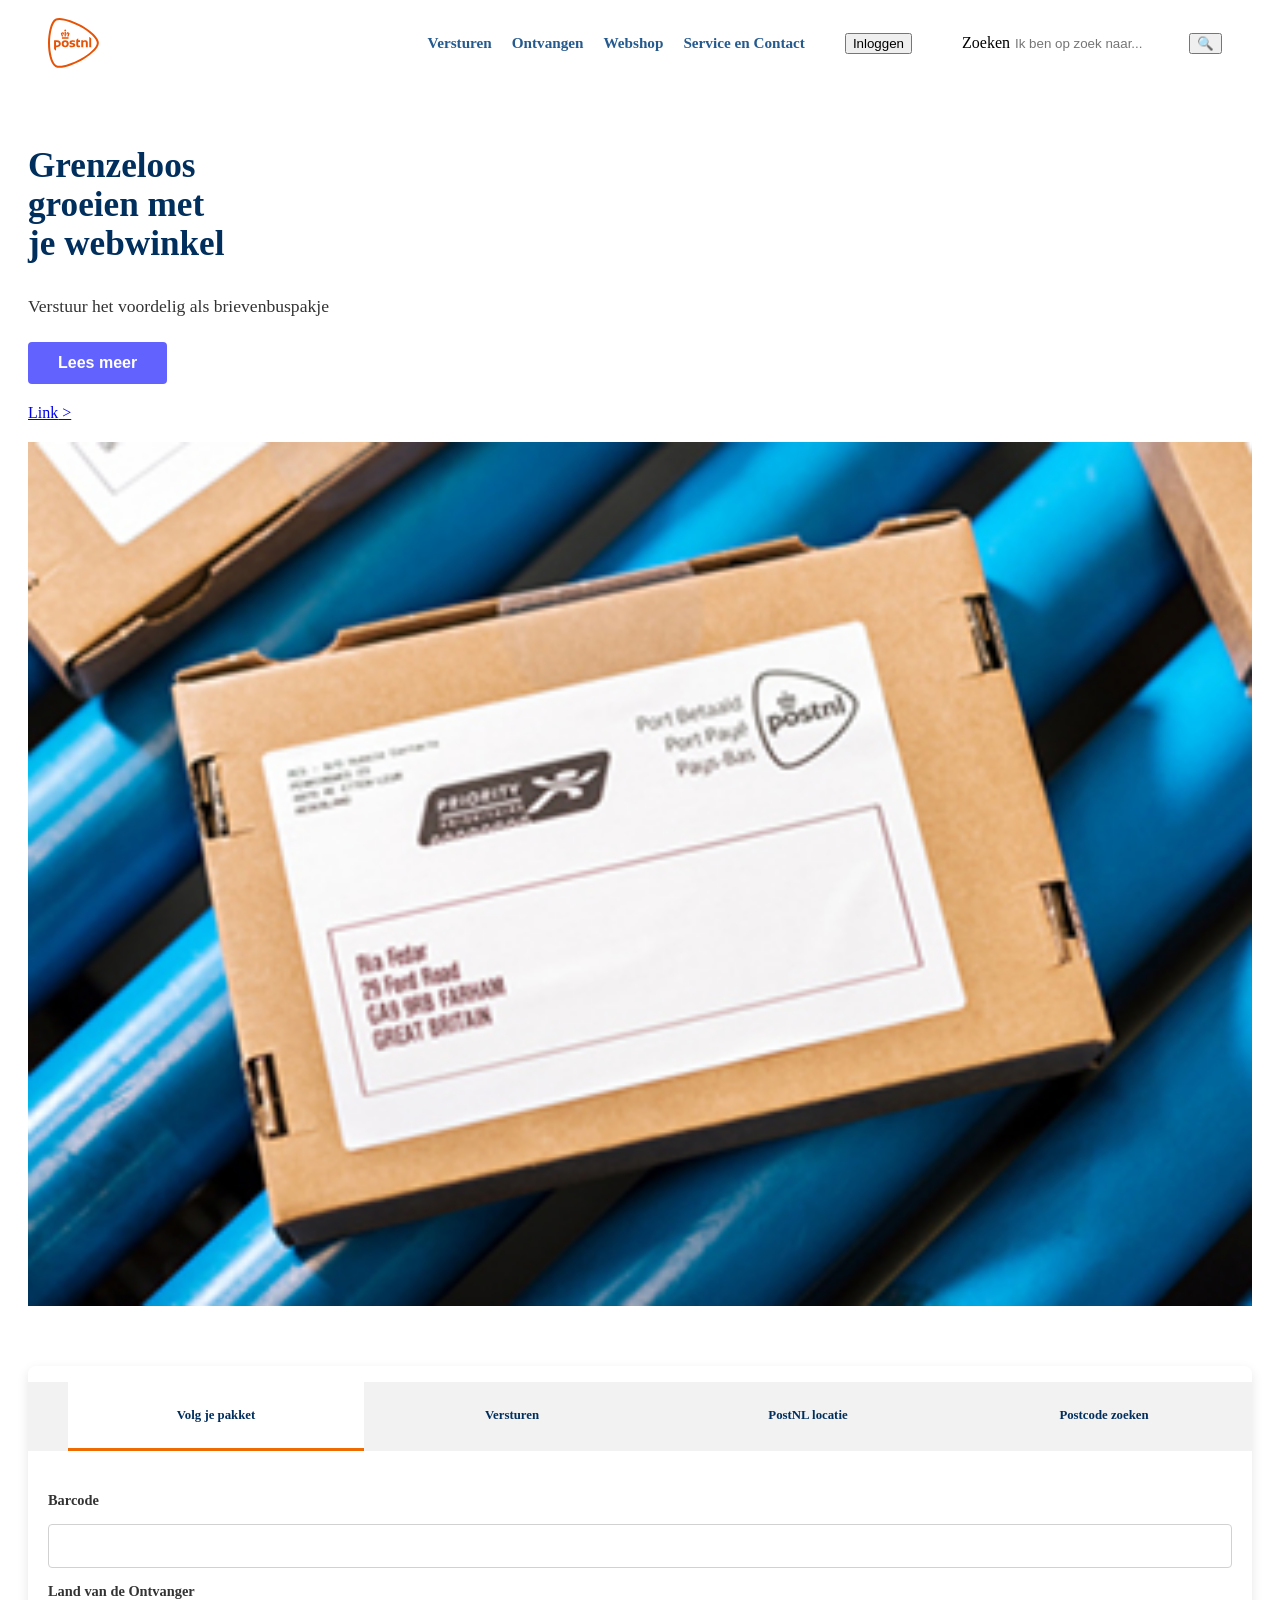
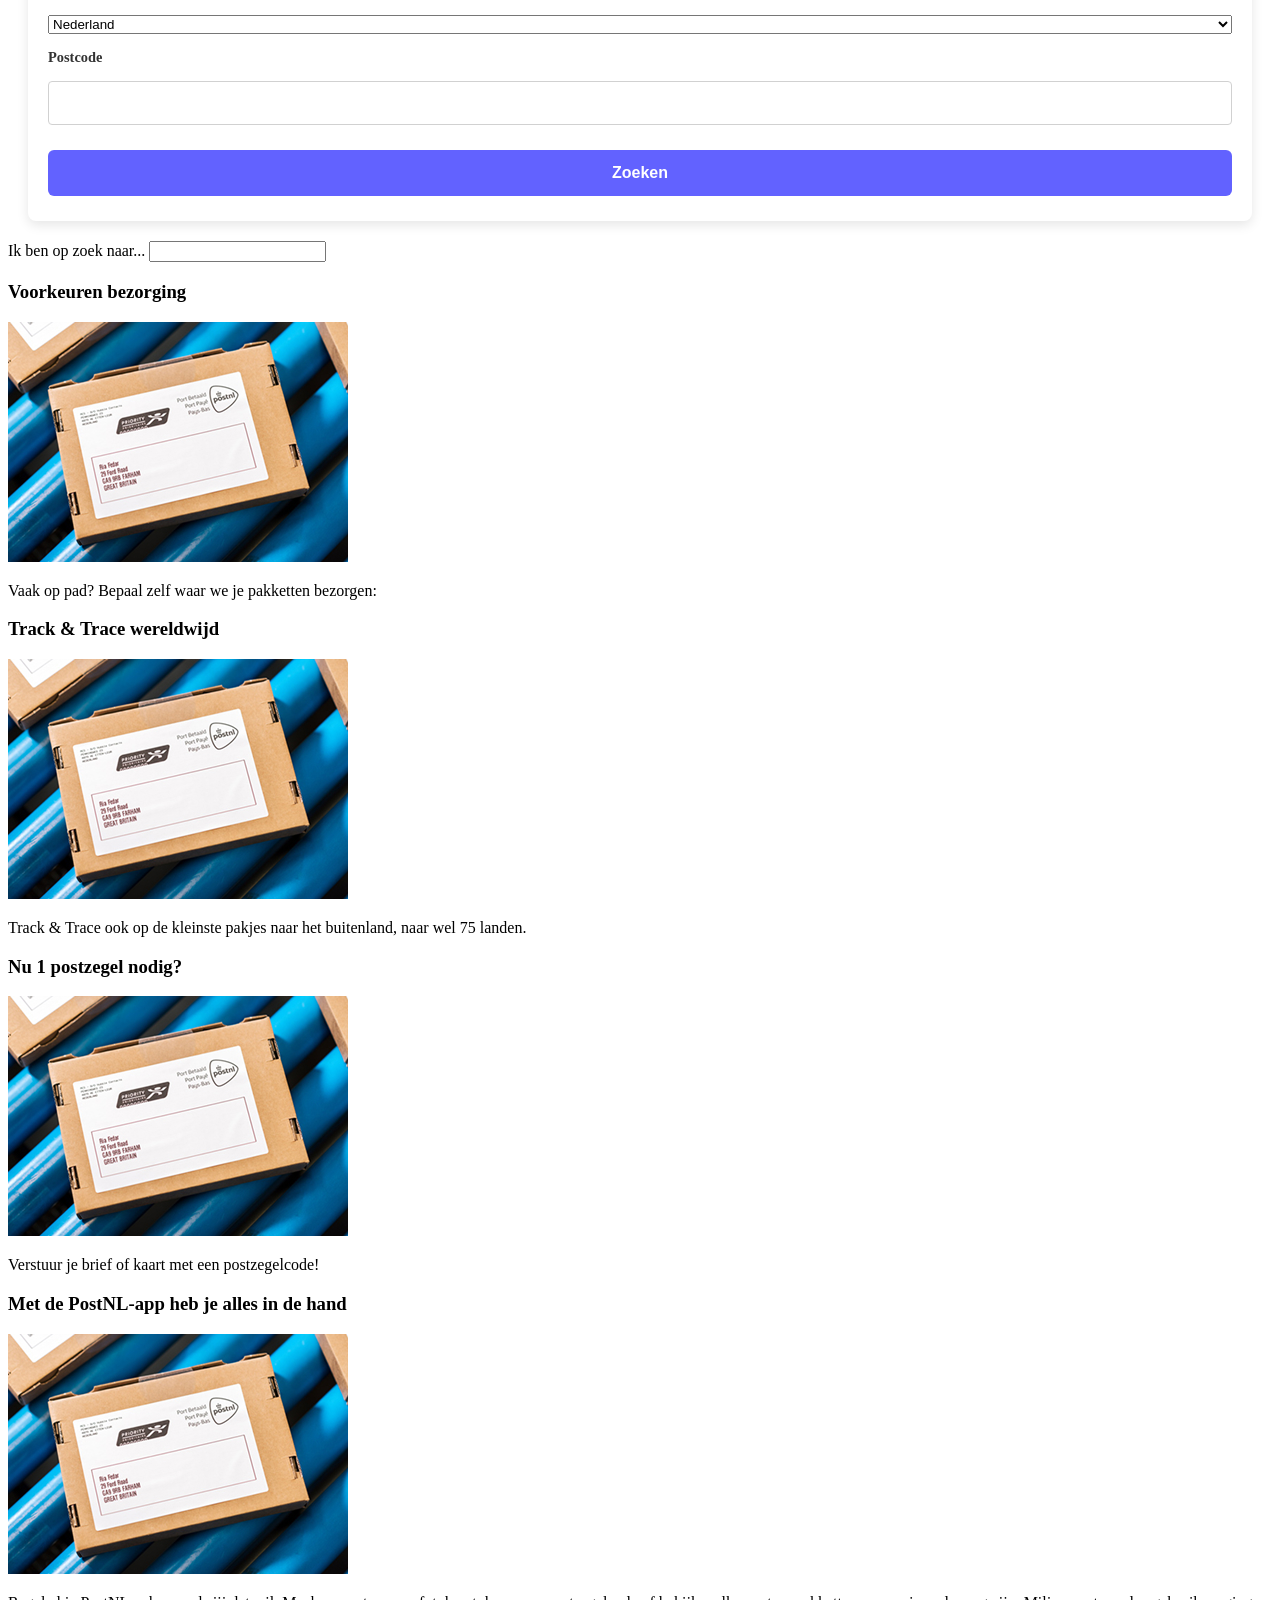
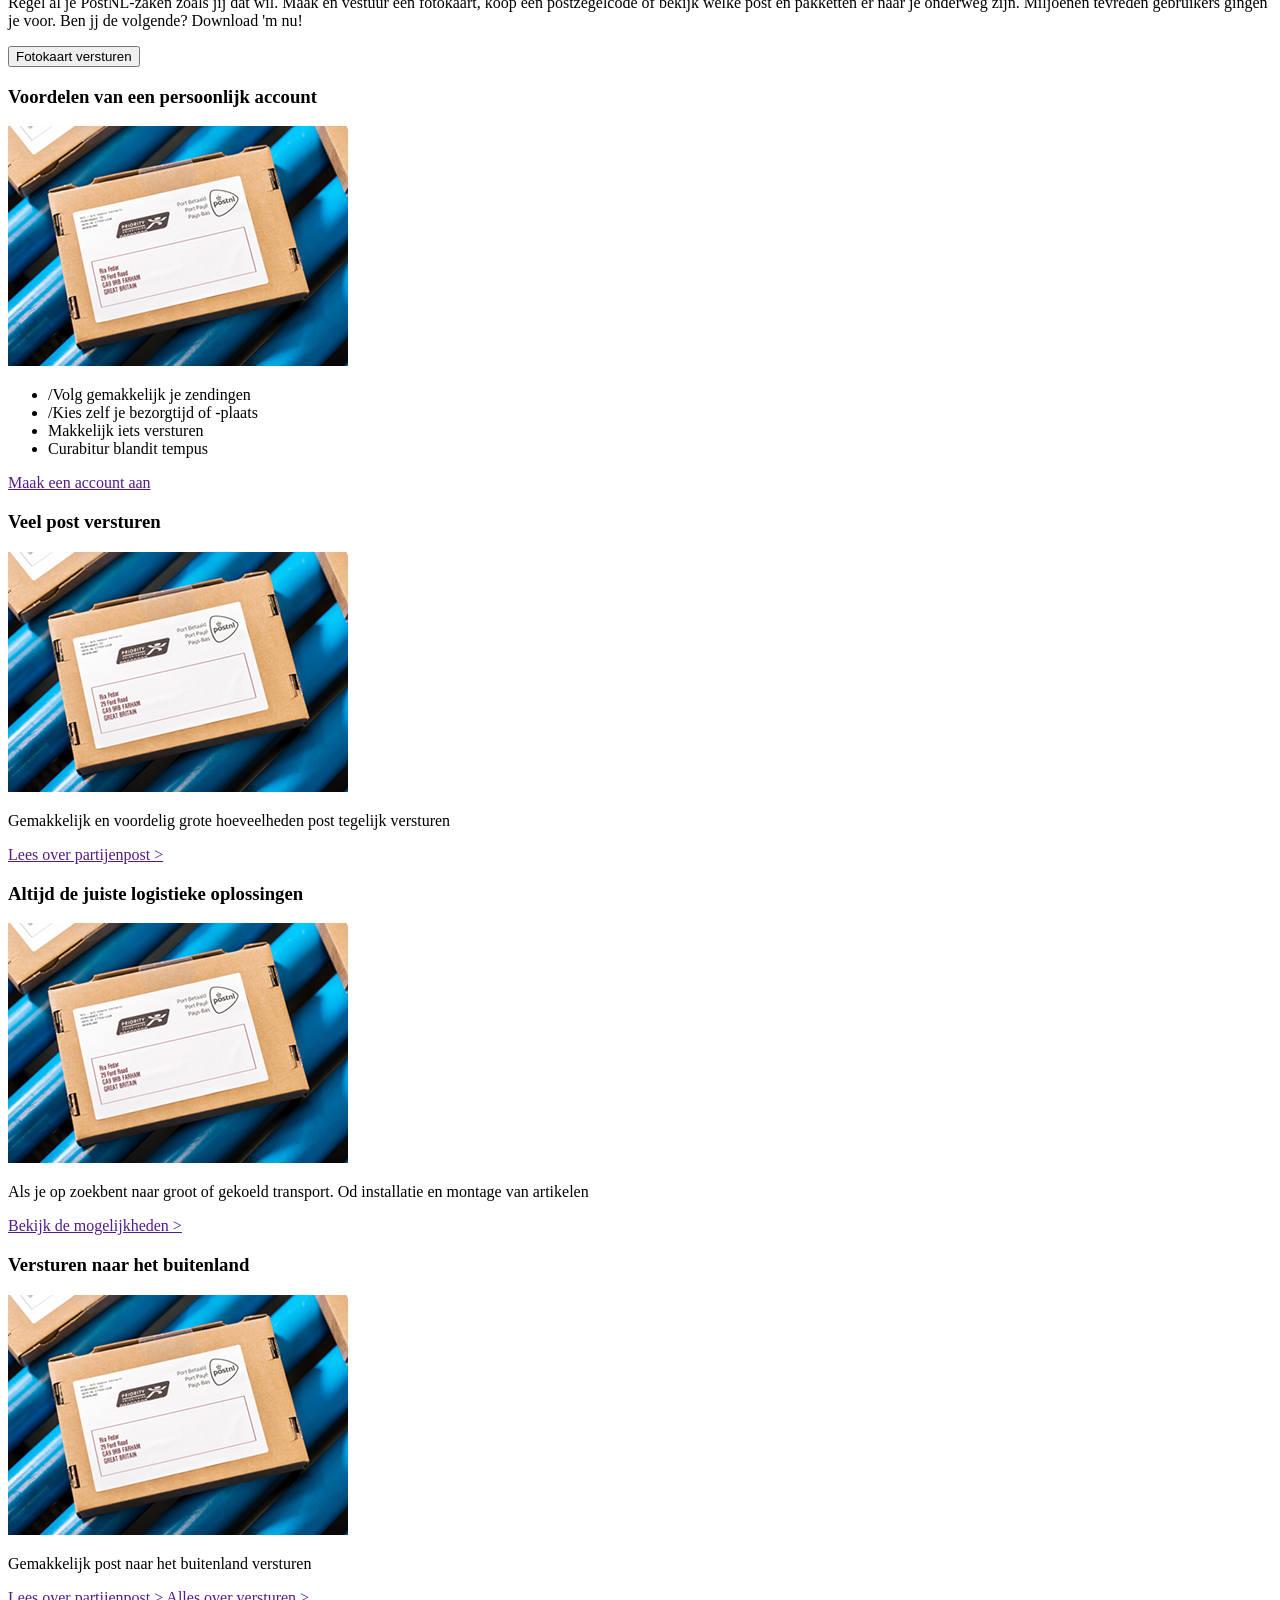
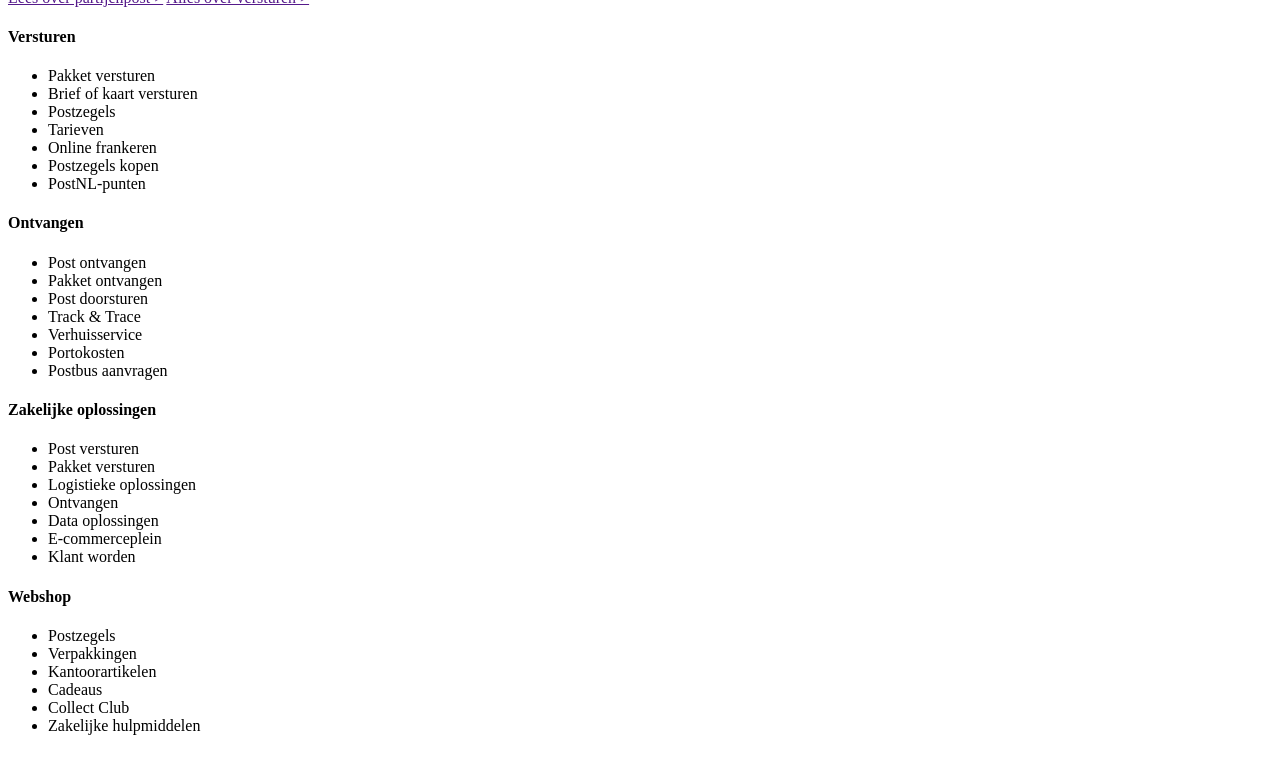
==== index.html @ 45766111 "Add initial styles, assets, and interface inventory #10  #9 #   Added SVG logo, CSS files for compon" ====
<!DOCTYPE html>
<html lang="nl">
<head>
    <meta charset="UTF-8">
    <meta name="viewport" content="width=, initial-scale=1.0">
    <!-- <link rel="stylesheet" href="styles/styleguide"> -->
    <link rel="stylesheet" href="assets/images/styles/styles.css">
    <title>PostNL proto</title>
</head>
<body>
    <header>
        <img src="/assets/icons/Vector.svg" alt="">
        <nav>
            <ul>
                <li>Versturen</li>
                <li>Ontvangen</li>
                <li>Webshop</li>
                <li>Service en Contact</li>
            </ul>
            <!-- button zonder  -->
            <button>Inloggen </button>
            <form>
             <label for="Search">Zoeken</label> 
             <input type="text" id="Search" placeholder="Ik ben op zoek naar...">
             <button type="submit">🔍</button>
            </form>
        </nav>
    </header>
    <main>

        <section class="hero-section">
            <h1>Grenzeloos groeien met je webwinkel</h1>
            <p>Verstuur het voordelig als brievenbuspakje</p>
            <form><button>Lees meer</button></form>
            <a href="#todo">Link</a>
            <img src="/assets/images/postnldoos.jpg" alt="">
        </section>

        <section class="pakket-nav">
            <ul>
                <li><h2>Volg je pakket</h2></li>
                <li><h2>Versturen</h2></li>
                <li><h2>PostNL locatie</h2></li>
                <li><h2>Postcode zoeken</h2></li>
            </ul>

            <!-- Tab content -->
            <div class="tabcontent">
                <!-- check workshop forms -->
                <form> 
                    <label for="barcode">Barcode</label>
                    <input type="text" id="barcode" required />

                    <label for="ontvanger">Land van de Ontvanger</label>
                    <select id="ontvanger" required>
                        <option value="Nederland">Nederland</option>
                        <option value="België">België</option>
                        <option value="Duitsland">Duitsland</option>
                    </select>

                    <label for="postcode">Postcode</label>
                    <input type="text" id="postcode" required />

                    <button type="submit">Zoeken</button>
                </form>
            </div>
        </section>

        <form>
            <label for="Search">Ik ben op zoek naar...</label>
            <input type="text"/>
        </form>

        <section class="section1">
            <h3>Voorkeuren bezorging</h3>
            <img src="/assets/images/postnldoos.jpg" alt="">
            <p>Vaak op pad? Bepaal zelf waar we je pakketten bezorgen:</p>
            <a href=""></a>
        </section>

        <section class="section2">
            <h3>Track & Trace wereldwijd</h3>
            <img src="/assets/images/postnldoos.jpg" alt="">
            <p>Track & Trace ook op de kleinste pakjes naar het buitenland, naar wel 75 landen.</p>
            <a href=""></a>
        </section>

        <section class="section3">
            <h3>Nu 1 postzegel nodig?</h3>
            <img src="/assets/images/postnldoos.jpg" alt="">
            <p>Verstuur je brief of kaart met een postzegelcode!</p>
            <a href=""></a>
        </section>  

        <section class="section4">
            <h3>Met de PostNL-app heb je alles in de hand</h3>
            <img src="/assets/images/postnldoos.jpg" alt="">  
            <p>Regel al je PostNL-zaken zoals jij dat wil. Maak en vestuur een fotokaart, koop een postzegelcode of bekijk welke post en pakketten er naar je onderweg zijn. Miljoenen tevreden gebruikers gingen je voor. Ben jj de volgende? Download 'm nu!</p>
            <button>Fotokaart versturen</button>
        </section>

        <section class="section5">
            <h3>Voordelen van een persoonlijk account</h3>
            <img src="/assets/images/postnldoos.jpg" alt="">
            <ul>
                <li>/Volg gemakkelijk je zendingen</li>
                <li>/Kies zelf je bezorgtijd of -plaats</li>
                <li>Makkelijk iets versturen</li>
                <li>Curabitur blandit tempus</li>
            </ul>
            
                <a href="">Maak een account aan</a>
            
        </section>

        <section class="section6">
            <h3>Veel post versturen</h3>
            <img src="/assets/images/postnldoos.jpg" alt="">  
            <p>Gemakkelijk en voordelig grote hoeveelheden post tegelijk versturen</p>
            <a href="">Lees over partijenpost ></a>
        </section>

        <section class="section7">
            <h3>Altijd de juiste logistieke oplossingen</h3>
            <img src="/assets/images/postnldoos.jpg" alt="">  
            <p>Als je op zoekbent naar groot of gekoeld transport. Od installatie en montage van artikelen</p>
            <a href="">Bekijk de mogelijkheden ></a>
        </section>

        <section class="section8">
            <h3>Versturen naar het buitenland</h3>
            <img src="/assets/images/postnldoos.jpg" alt="">  
            <p>Gemakkelijk post naar het buitenland versturen</p>
            <a href="">Lees over partijenpost ></a>
            <a href="">Alles over versturen ></a>
        </section>

    </main>
    <footer class="site-footer">
        <div class="footer-inner">

            <section class="footer-group">
            <h4>Versturen</h4>
            <ul>
                <li>Pakket versturen</li>
                <li>Brief of kaart versturen</li>
                <li>Postzegels</li>
                <li>Tarieven</li>
                <li>Online frankeren</li>
                <li>Postzegels kopen</li>
                <li>PostNL-punten</li>
            </ul>
            </section>

            <section class="footer-group">
            <h4>Ontvangen</h4>
            <ul>
                <li>Post ontvangen</li>
                <li>Pakket ontvangen</li>
                <li>Post doorsturen</li>
                <li>Track & Trace</li>
                <li>Verhuisservice</li>
                <li>Portokosten</li>
                <li>Postbus aanvragen</li>
            </ul>
            </section>

            <section class="footer-group">
            <h4>Zakelijke oplossingen</h4>
            <ul>
                <li>Post versturen</li>
                <li>Pakket versturen</li>
                <li>Logistieke oplossingen</li>
                <li>Ontvangen</li>
                <li>Data oplossingen</li>
                <li>E-commerceplein</li>
                <li>Klant worden</li>
            </ul>
            </section>

            <section class="footer-group">
            <h4>Webshop</h4>
            <ul>
                <li>Postzegels</li>
                <li>Verpakkingen</li>
                <li>Kantoorartikelen</li>
                <li>Cadeaus</li>
                <li>Collect Club</li>
                <li>Zakelijke hulpmiddelen</li>
            </ul>
            </section>

        </div>
    </footer>
    

</body>
</html>
---- assets/images/styles/styles.css ----
body{
    display: grid;
}
 
/* --- Header Layout --- */
header {
    display: flex;
    justify-content: space-between; /* logo naar links  search naar rechts*/
    align-items: center;            /* Centers items vertically */
    padding: 10px 40px;
    background-color: var(--white);
    border-bottom: 1px solid var(--border-silver);
    position-anchor: initial;
    top: 0;
    z-index: 100;
}

header > img {
    height: 50px;
    width: auto;
}

/* Nav Childs */
header nav {
    display: flex;
    align-items: center;
    gap: 40px; /* Space between the UL and the login button/form */
}

header nav ul {
    display: flex;
    list-style: none;
    gap: 20px; /* Space tussen menu items */
}

header nav ul li {
    font-weight: 600;
    color: #255a8f; /* Using the Deep Marine color */
    cursor: pointer;
    font-size: 0.95rem;
}

/* search in nav */
header nav form {
    display: flex;
    align-items: center;
    background: var(--bg-light);
    border-radius: var(--radius);
    padding: 5px 10px;
}

header nav form input {
    border: none;
    background: transparent;
    padding: 5px;
    outline: none;
}

/* Hero section */
.hero-section {
    display: flex;
    flex-direction: column;
    align-items: flex-start; /*vanuit links alignen*/
    padding: 40px 20px;
    background-color: white;
    overflow: hidden; /*background images zorgen niet voor scrollbar*/

}
/* kan weg ivm globale styleguide */
.hero-section h1 {
    font-size: 2.2rem;
    max-width: 12ch;
    color: #002e5d;
    line-height: 1.1;
    margin-bottom: 15px;
    font-weight: 800;
    /* mediaquery line width.. */
}
/* later in styleguide  */
.hero-section p {
    font-size: 1.1rem;
    color: #333333;
    margin-bottom: 25px;
}
.hero-section button {
    background-color: #6262ff; /* The specific button blue */
    color: white;
    border: none;
    padding: 12px 30px;
    border-radius: 4px;
    font-weight: 600;
    font-size: 1rem;
    cursor: pointer;
    margin-bottom: 20px;
    
}

.hero-section a::after {
    content: ' >'; /* Adds the arrow without editing HTML */
}

/*  The Illustration */
.hero-section img {
    width: 100%;
    height: auto;
    margin-top: 20px;
    /* This makes the image sit at the bottom of the section */
}


/* Pakket Navigatietabs*/
.pakket-nav {
    background-color: #ffffff;
    border-radius: 8px;
    box-shadow: 0 4px 12px rgba(0,0,0,0.1);
    margin: 20px;
    overflow: hidden;
}

.pakket-nav ul {
    display: flex;
    list-style: none;
    background-color: #F2F2F2;
}

.pakket-nav li {
    flex: 1;
    padding: 15px 5px;
    text-align: center;
    border-bottom: 3px solid transparent;
    cursor: pointer;
}

/* De actieve tab (eerste li in je HTML) */
.pakket-nav li:first-child {
    background-color: #ffffff;
    border-bottom-color: #ED6B00; /* PostNL Oranje */
}

.pakket-nav h2 {
    font-size: 0.8rem; /* Compact voor mobiel */
    color: #002E5D;
    font-weight: 700;
}

/* --- Formulier Styling --- */
.tabcontent {
    padding: 25px 20px;
}

.tabcontent form {
    display: flex;
    flex-direction: column;
    gap: 15px;
}

.tabcontent label {
    font-size: 0.9rem;
    font-weight: 700;
    color: #333333;
}

.tabcontent input {
    padding: 12px;
    border: 1px solid #D1D1D1;
    border-radius: 4px;
    font-size: 1rem;
    color: #666666;
}

.tabcontent button {
    background-color: #6262FF;
    color: white;
    padding: 14px;
    border: none;
    border-radius: 6px;
    font-weight: 700;
    font-size: 1rem;
    margin-top: 10px;
    cursor: pointer;
}
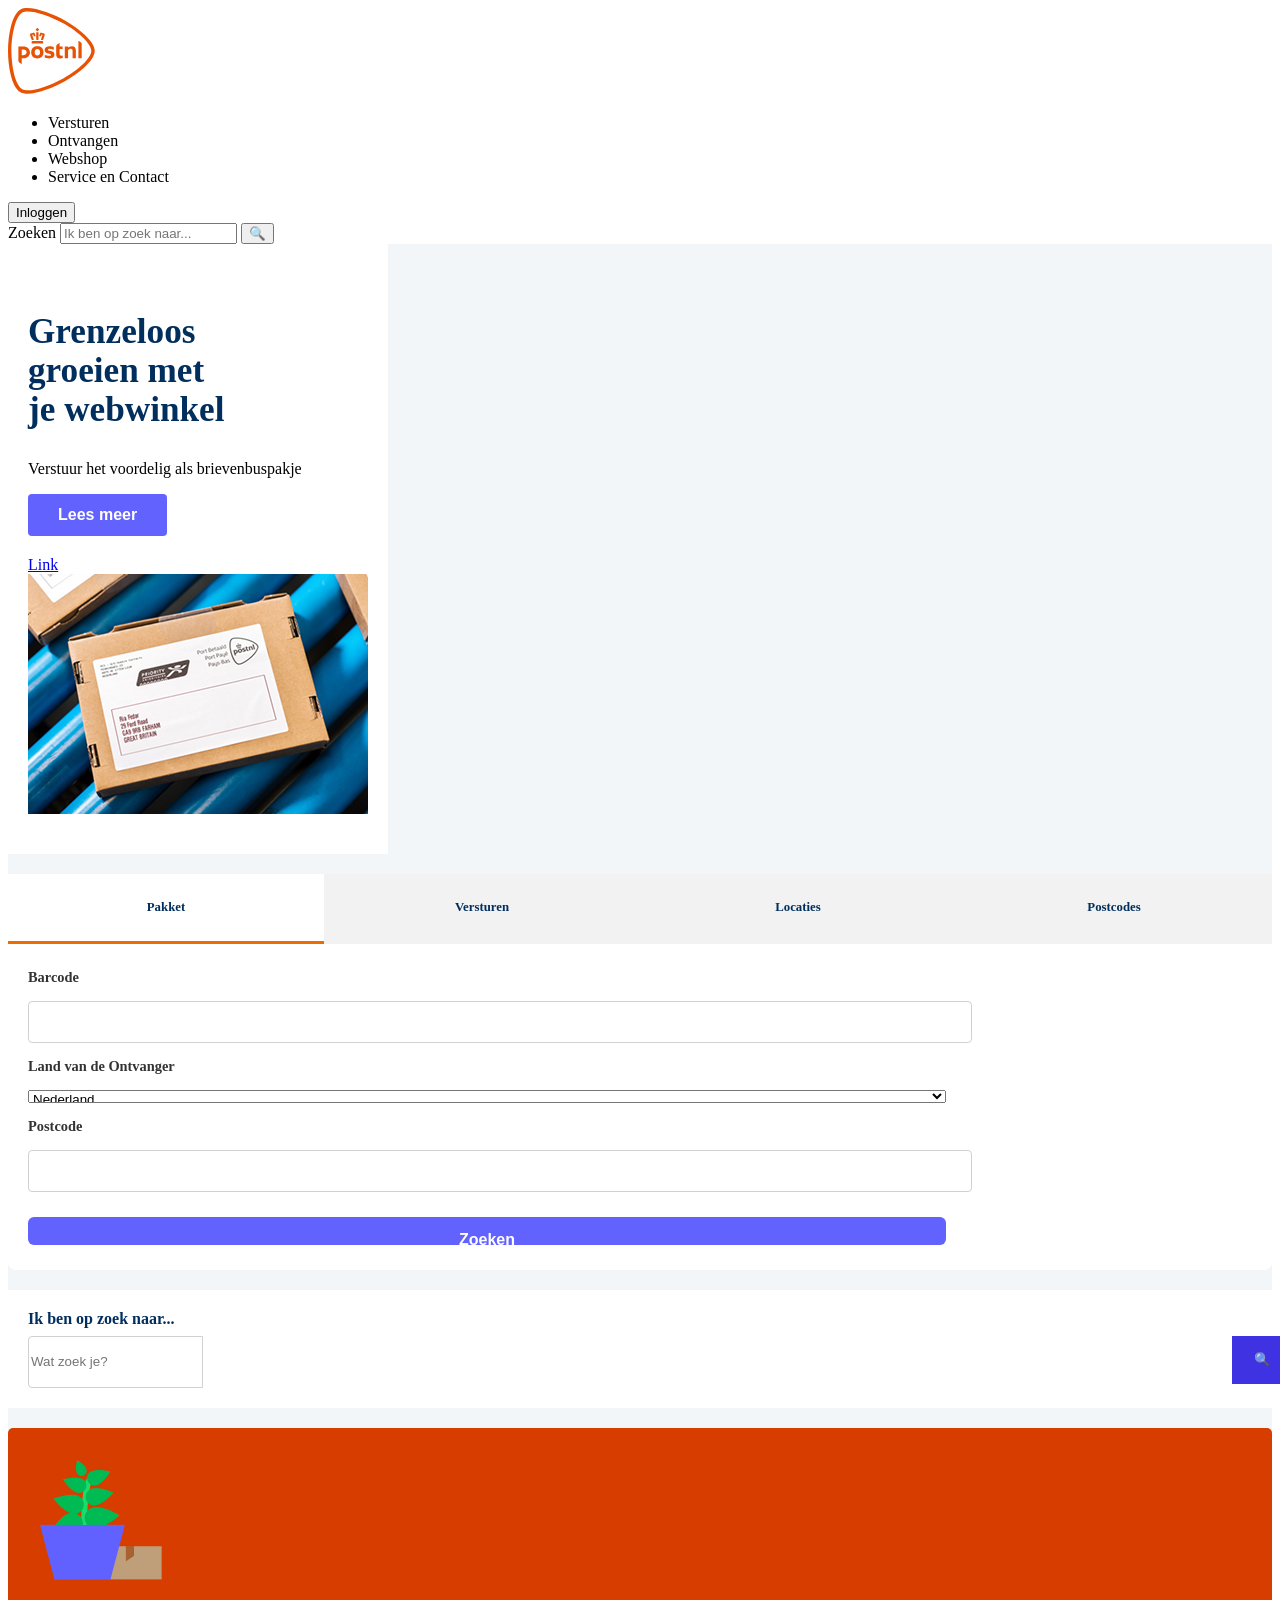
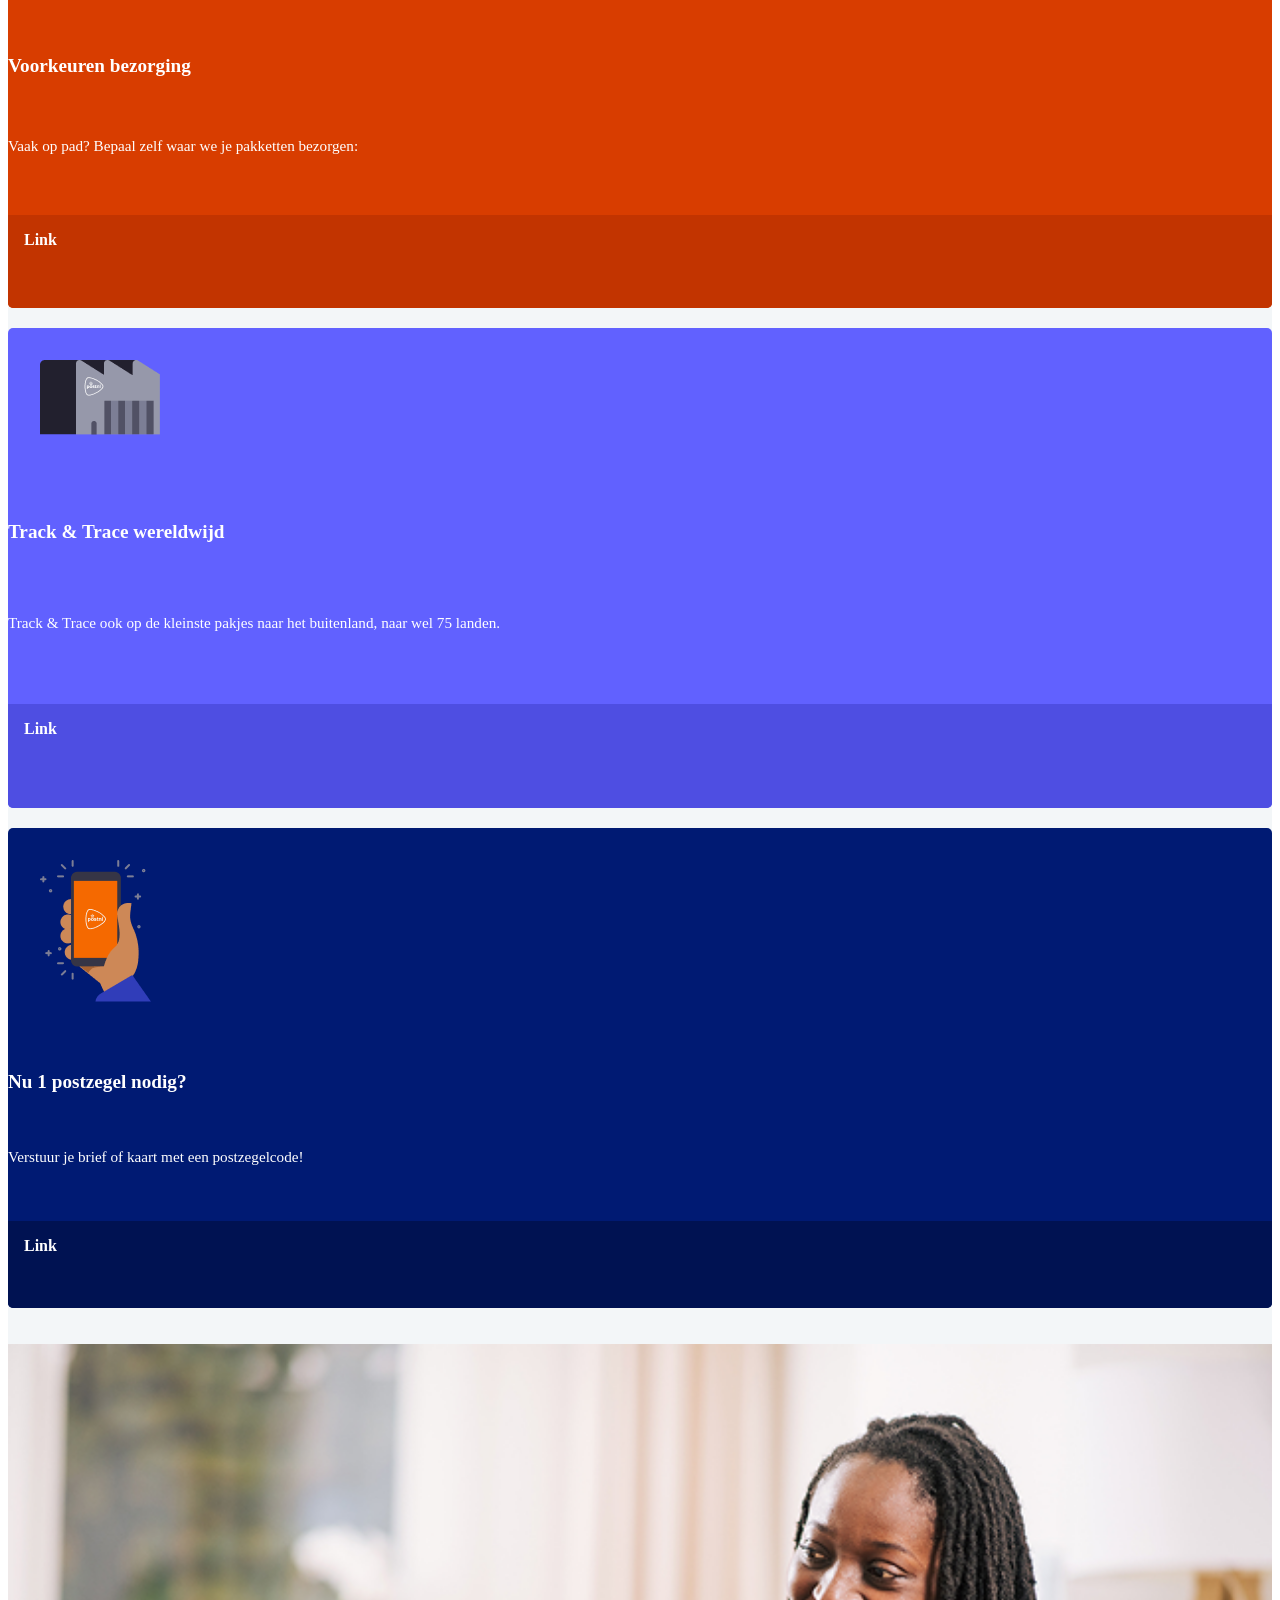
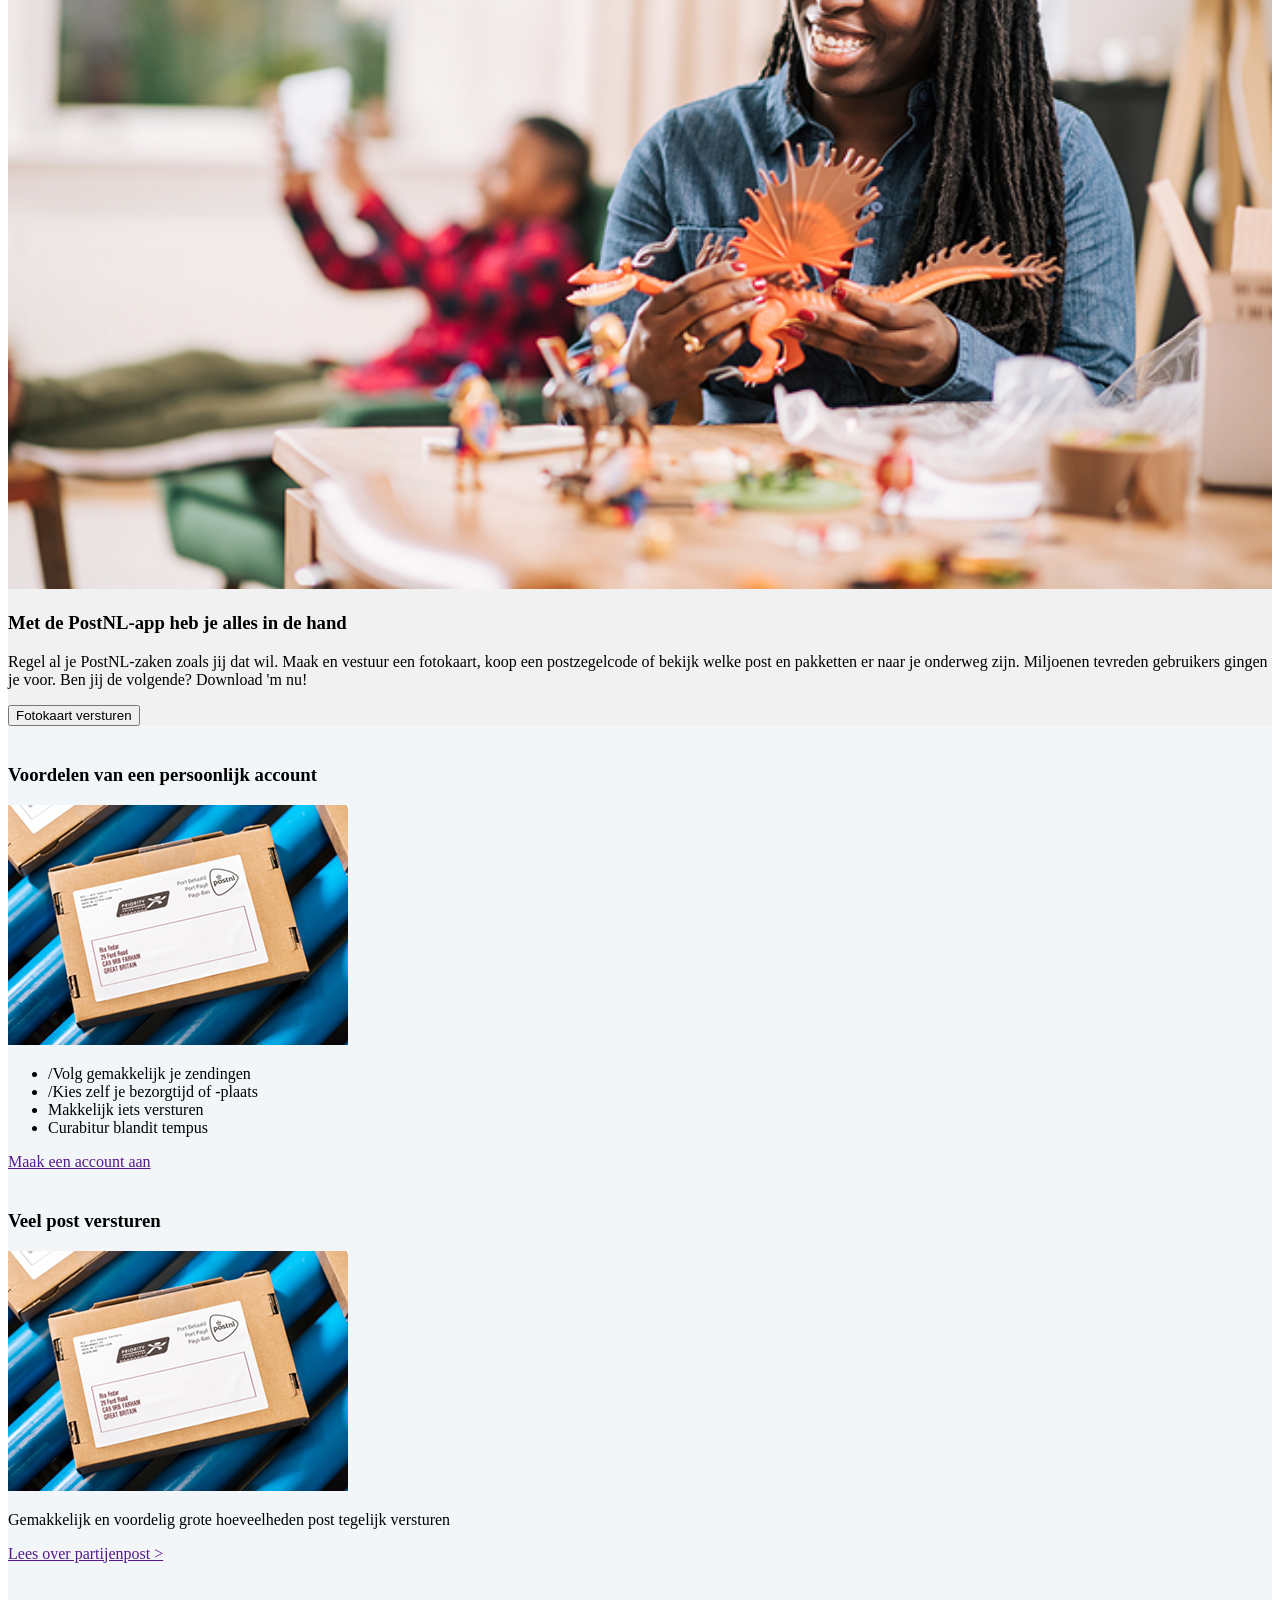
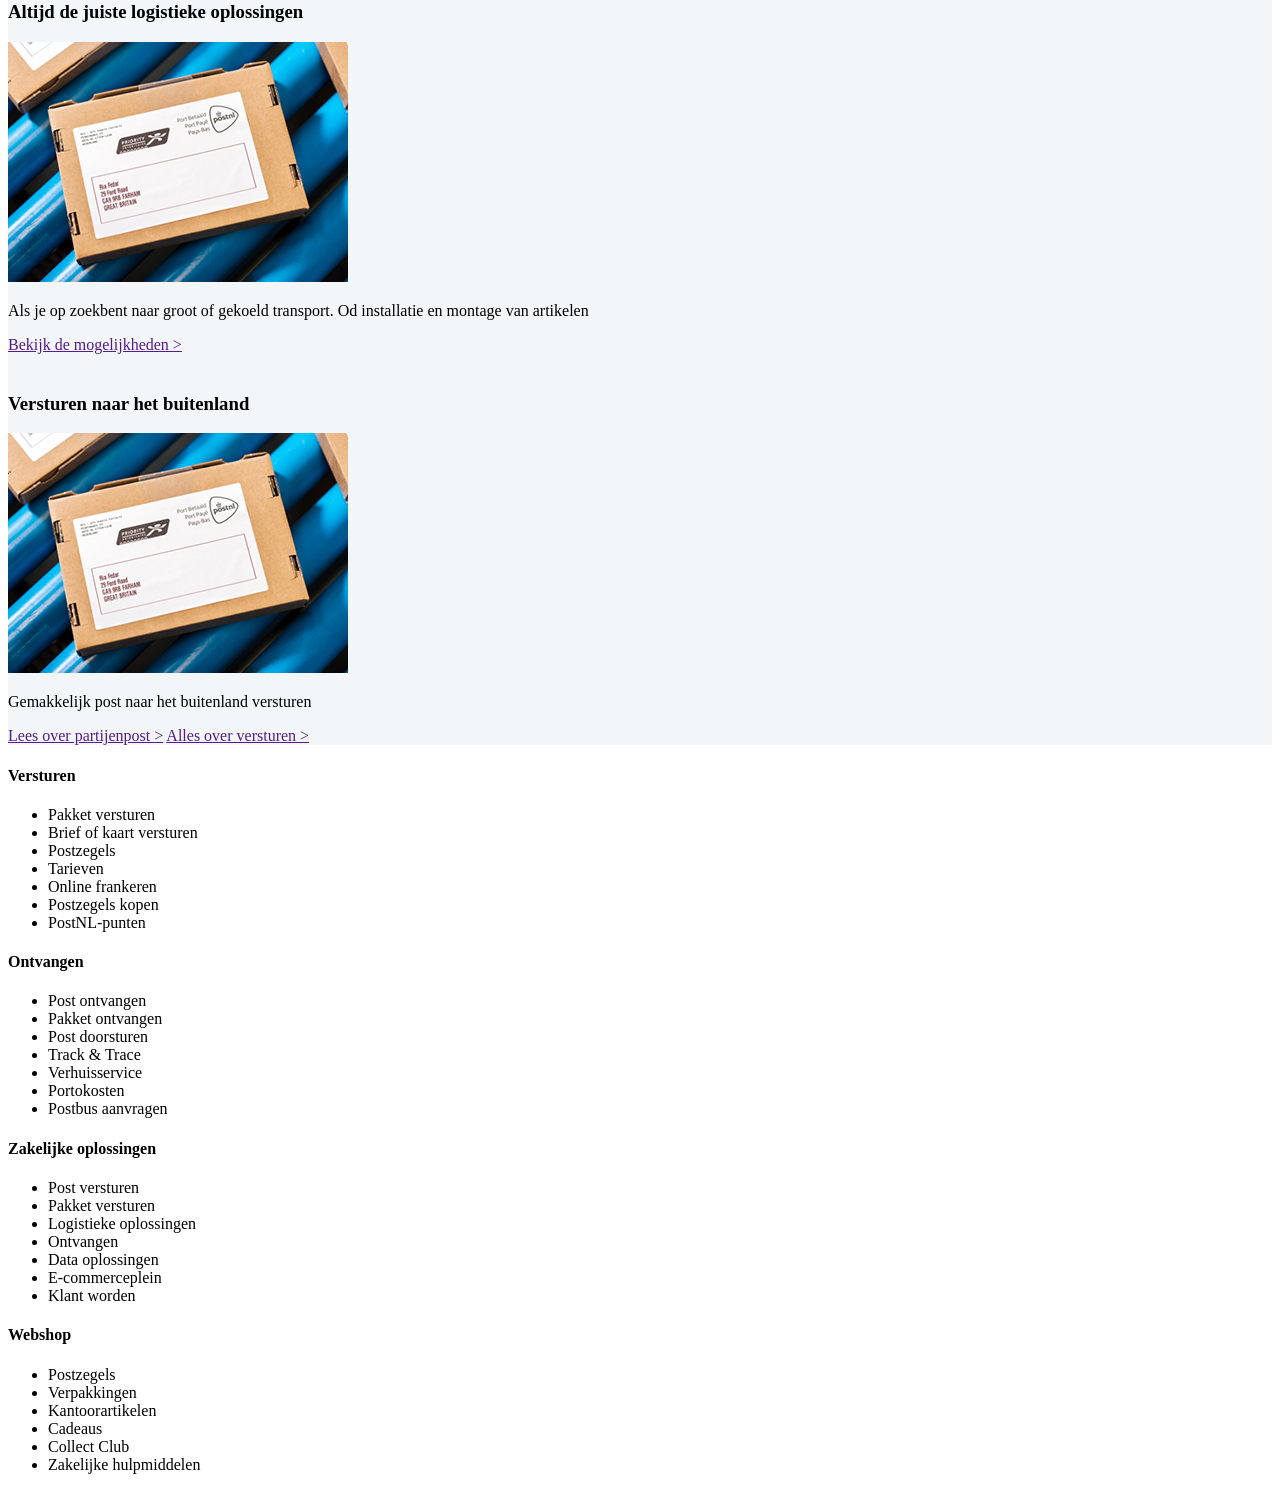
==== commit adae458c: "Add images and update homepage layout and styles #10 #7  Added new image assets and updated index.ht" ====
--- a/index.html
+++ b/index.html
@@ -2,8 +2,8 @@
 <html lang="nl">
 <head>
     <meta charset="UTF-8">
-    <meta name="viewport" content="width=, initial-scale=1.0">
-    <!-- <link rel="stylesheet" href="styles/styleguide"> -->
+    <meta name="viewport" content="width=device-width, initial-scale=1.0">
+    <link rel="stylesheet" href="assets/images/styles/styleguide.css">
     <link rel="stylesheet" href="assets/images/styles/styles.css">
     <title>PostNL proto</title>
 </head>
@@ -37,11 +37,12 @@
         </section>
 
         <section class="pakket-nav">
-            <ul>
-                <li><h2>Volg je pakket</h2></li>
+            <!-- Volg je pakket Versturen PostNL locatiePostcode zoeken bij breakpoints-->
+            <ul>
+                <li><h2>Pakket</h2></li>
                 <li><h2>Versturen</h2></li>
-                <li><h2>PostNL locatie</h2></li>
-                <li><h2>Postcode zoeken</h2></li>
+                <li><h2>Locaties</h2></li>
+                <li><h2>Postcodes</h2></li>
             </ul>
 
             <!-- Tab content -->
@@ -57,7 +58,7 @@
                         <option value="België">België</option>
                         <option value="Duitsland">Duitsland</option>
                     </select>
-
+                        <!-- eventueel verplichte postcode 1234ab -->
                     <label for="postcode">Postcode</label>
                     <input type="text" id="postcode" required />
 
@@ -66,36 +67,39 @@
             </div>
         </section>
 
-        <form>
-            <label for="Search">Ik ben op zoek naar...</label>
-            <input type="text"/>
+        <form class="search-form">
+            <label class="form-label" for="Search">Ik ben op zoek naar...</label>
+            <div class="input-wrapper">
+                <input class="form-input" type="text" id="Search" placeholder="Wat zoek je?" />
+            </div>
+            <button class="form-button" type="submit">🔍</button>
         </form>
 
         <section class="section1">
+            <img src="/assets/images/Illustration Package safeplace.png" alt="">
             <h3>Voorkeuren bezorging</h3>
-            <img src="/assets/images/postnldoos.jpg" alt="">
             <p>Vaak op pad? Bepaal zelf waar we je pakketten bezorgen:</p>
-            <a href=""></a>
+            <div class="section-footer-link"><a href="Link">Link</a></div>
         </section>
 
         <section class="section2">
+            <img src="/assets/images/Illustration.png" alt="">
             <h3>Track & Trace wereldwijd</h3>
-            <img src="/assets/images/postnldoos.jpg" alt="">
             <p>Track & Trace ook op de kleinste pakjes naar het buitenland, naar wel 75 landen.</p>
-            <a href=""></a>
+            <div class="section-footer-link"><a href="Link">Link</a></div>
         </section>
 
         <section class="section3">
+            <img src="/assets/images/Group 2.png" alt="">
             <h3>Nu 1 postzegel nodig?</h3>
-            <img src="/assets/images/postnldoos.jpg" alt="">
             <p>Verstuur je brief of kaart met een postzegelcode!</p>
-            <a href=""></a>
+            <div class="section-footer-link"><a href="Link">Link</a></div>
         </section>  
 
         <section class="section4">
-            <h3>Met de PostNL-app heb je alles in de hand</h3>
-            <img src="/assets/images/postnldoos.jpg" alt="">  
-            <p>Regel al je PostNL-zaken zoals jij dat wil. Maak en vestuur een fotokaart, koop een postzegelcode of bekijk welke post en pakketten er naar je onderweg zijn. Miljoenen tevreden gebruikers gingen je voor. Ben jj de volgende? Download 'm nu!</p>
+            <img src="/assets/images/contentpic.png" alt="">
+            <h3>Met de PostNL-app heb je alles in de hand</h3>  
+            <p>Regel al je PostNL-zaken zoals jij dat wil. Maak en vestuur een fotokaart, koop een postzegelcode of bekijk welke post en pakketten er naar je onderweg zijn. Miljoenen tevreden gebruikers gingen je voor. Ben jij de volgende? Download 'm nu!</p>
             <button>Fotokaart versturen</button>
         </section>
 
--- a/assets/images/styles/styles.css
+++ b/assets/images/styles/styles.css
@@ -1,59 +1,34 @@
-body{
-    display: grid;
-}
- 
-/* --- Header Layout --- */
-header {
-    display: flex;
-    justify-content: space-between; /* logo naar links  search naar rechts*/
-    align-items: center;            /* Centers items vertically */
-    padding: 10px 40px;
-    background-color: var(--white);
-    border-bottom: 1px solid var(--border-silver);
-    position-anchor: initial;
-    top: 0;
-    z-index: 100;
-}
-
-header > img {
-    height: 50px;
-    width: auto;
-}
-
-/* Nav Childs */
-header nav {
-    display: flex;
-    align-items: center;
-    gap: 40px; /* Space between the UL and the login button/form */
-}
-
-header nav ul {
-    display: flex;
-    list-style: none;
-    gap: 20px; /* Space tussen menu items */
-}
-
-header nav ul li {
-    font-weight: 600;
-    color: #255a8f; /* Using the Deep Marine color */
-    cursor: pointer;
-    font-size: 0.95rem;
-}
-
-/* search in nav */
-header nav form {
-    display: flex;
-    align-items: center;
-    background: var(--bg-light);
-    border-radius: var(--radius);
-    padding: 5px 10px;
-}
-
-header nav form input {
-    border: none;
-    background: transparent;
-    padding: 5px;
-    outline: none;
+main {
+    display: grid;
+    grid-template-columns: 1fr; /* Eén kolom die de volle breedte pakt */
+    gap: 20px; /* Automatische ruimte tussen je secties */
+    background-color: #F3F6F8; /* De grijze PostNL achtergrond */
+}
+
+/* Elke section is nu een grid-item */
+.hero-section, 
+.pakket-nav, 
+.search-form {
+    width: 100%;
+}
+
+.header {
+    display: grid;
+    /* Kolom 1 pakt de ruimte van het logo, kolom 2 pakt de rest (auto) */
+    grid-template-columns: auto 1fr; 
+    align-items: center; /* Zorgt dat alles verticaal mooi in het midden staat */
+    padding: 10px 20px;
+    background-color: #fff;
+    border-bottom: 1px solid #D1D1D1;
+    height: 60px;
+}
+
+.header-actions {
+    justify-self: end; /* Duwt de menu-knop naar de rechterkant */
+}
+
+.logo {
+    height: 30px; /* Houd het logo compact op mobiel */
 }
 
 /* Hero section */
@@ -64,8 +39,9 @@
     padding: 40px 20px;
     background-color: white;
     overflow: hidden; /*background images zorgen niet voor scrollbar*/
-
-}
+    max-width: fit-content;
+}
+
 /* kan weg ivm globale styleguide */
 .hero-section h1 {
     font-size: 2.2rem;
@@ -76,12 +52,7 @@
     font-weight: 800;
     /* mediaquery line width.. */
 }
-/* later in styleguide  */
-.hero-section p {
-    font-size: 1.1rem;
-    color: #333333;
-    margin-bottom: 25px;
-}
+
 .hero-section button {
     background-color: #6262ff; /* The specific button blue */
     color: white;
@@ -95,36 +66,28 @@
     
 }
 
-.hero-section a::after {
-    content: ' >'; /* Adds the arrow without editing HTML */
-}
-
-/*  The Illustration */
-.hero-section img {
-    width: 100%;
-    height: auto;
-    margin-top: 20px;
-    /* This makes the image sit at the bottom of the section */
-}
-
-
 /* Pakket Navigatietabs*/
 .pakket-nav {
     background-color: #ffffff;
     border-radius: 8px;
-    box-shadow: 0 4px 12px rgba(0,0,0,0.1);
-    margin: 20px;
-    overflow: hidden;
-}
-
+    margin: 0;
+    width: 100%;
+    display: flex;
+    flex-direction: column;
+}
+
+/* tab balk */
 .pakket-nav ul {
     display: flex;
+    width: 100%;
     list-style: none;
     background-color: #F2F2F2;
+    padding: 0;
+    margin: 0;
 }
 
 .pakket-nav li {
-    flex: 1;
+    flex: 1; /*naast elkaar*/
     padding: 15px 5px;
     text-align: center;
     border-bottom: 3px solid transparent;
@@ -138,14 +101,16 @@
 }
 
 .pakket-nav h2 {
-    font-size: 0.8rem; /* Compact voor mobiel */
+    font-size: 0.8rem; /* Compact voor mobile first */
     color: #002E5D;
     font-weight: 700;
-}
-
-/* --- Formulier Styling --- */
+    white-space: nowrap;
+}
+
+/* Formulier Styling */
 .tabcontent {
     padding: 25px 20px;
+    background-color: f1f1f2;
 }
 
 .tabcontent form {
@@ -178,4 +143,208 @@
     font-size: 1rem;
     margin-top: 10px;
     cursor: pointer;
+}
+
+.tabcontent input, 
+.tabcontent select, 
+.tabcontent button {
+    height: 1em; 
+    width: 75%;
+    /* font-size: 16px; */
+}
+
+.search-form {
+    display: grid;
+    grid-template-columns: 1fr 60px; /* Kolom 1 pakt de rest, kolom 2 is voor de knop */
+    padding: 20px;
+    background: #fff;
+}
+
+.form-label {
+    grid-column: 1 / span 2; /* Label pakt de volledige breedte bovenop */
+    margin-bottom: 8px;
+    font-weight: 700;
+    color: #002E5D;
+}
+
+.form-input {
+    grid-column: 1; /* Staat in de eerste kolom */
+    height: 48px;
+    border: 1px solid #D1D1D1;
+    border-radius: 4px 0 0 4px;
+}
+
+.form-button {
+    grid-column: 2; /* Staat in de tweede kolom, naast de input */
+    height: 48px;
+    border-radius: 0 4px 4px 0;
+    background-color: #3E32E3;
+    color: white;
+    border: none;
+}
+
+/* info blocks */
+
+/* Alle 3 infocard section footers */
+.section-footer-link {
+    color: white;
+    padding: 1em;
+    text-decoration: none;
+    font-weight: 700;
+    font-size: 1rem;
+    display: block; /* Zorgt dat de link de hele breedte pakt */
+    /* min-height: 0.5em; */
+    border-bottom-left-radius: 5px;
+    border-bottom-right-radius: 5px;
+}
+
+.section-footer-link a {
+    color: white;
+    text-decoration: none;
+}
+.section1 {
+    display: grid;
+    grid-template-columns: 1fr;
+    background-color: #D83D00;
+    border-radius: 5px;
+    min-height: 30em;
+
+}
+
+.section1 img {
+    height: em;
+    margin: 2em;
+    
+    
+}
+
+
+.section1 h3 {
+    font-size: 1.2rem;
+    color:white; 
+    margin: 0;
+}
+
+.section1 p {
+    font-size: 0.95rem;
+    color: white;
+    line-height: 1.5;
+    
+}
+
+.section1 div {
+    background-color: #C23400;
+}
+
+/* section2 blue */
+.section2 {
+    display: grid;
+    grid-template-columns: 1fr;
+    background-color: #6161FF;
+    border-radius: 5px;
+    min-height: 30em;
+
+}
+
+.section2 img {
+    height: em;
+    margin: 2em;
+    
+    
+}
+
+
+.section2 h3 {
+    font-size: 1.2rem;
+    color:white; 
+    margin: 0;
+}
+
+.section2 p {
+    font-size: 0.95rem;
+    color: white;
+    line-height: 1.5;
+    
+}
+
+.section2 div{
+    background-color: #4E4EE2;
+}
+
+
+/* info blocks */
+.section3 {
+    display: grid;
+    grid-template-columns: 1fr;
+    background-color: #D83D00;
+    border-radius: 5px;
+    min-height: 30em;
+
+}
+
+.section3 img {
+    height: em;
+    margin: 2em;
+    
+    
+}
+
+.section3 h3 {
+    font-size: 1.2rem;
+    color:white; 
+    margin: 0;
+}
+
+.section3 p {
+    font-size: 0.95rem;
+    color: white;
+    line-height: 1.5;
+    
+}
+
+/* info blocks */
+.section3 {
+    display: grid;
+    grid-template-columns: 1fr;
+    background-color: #001A73;
+    border-radius: 5px;
+    min-height: 30em;
+
+}
+
+.section3 img {
+    height: em;
+    margin: 2em;
+    
+    
+}
+
+
+.section3 h3 {
+    font-size: 1.2rem;
+    color:white; 
+    margin: 0;
+}
+
+.section3 p {
+    font-size: 0.95rem;
+    color: white;
+    line-height: 1.5;
+    
+}
+
+.section3 div {
+    background-color: #001252;
+}
+
+
+/* content info cards */
+
+.section4 img {
+    width: 100%;
+}
+
+.section4 {
+    background-color: #F1F1F2;
+    margin-top: 1em;
 }
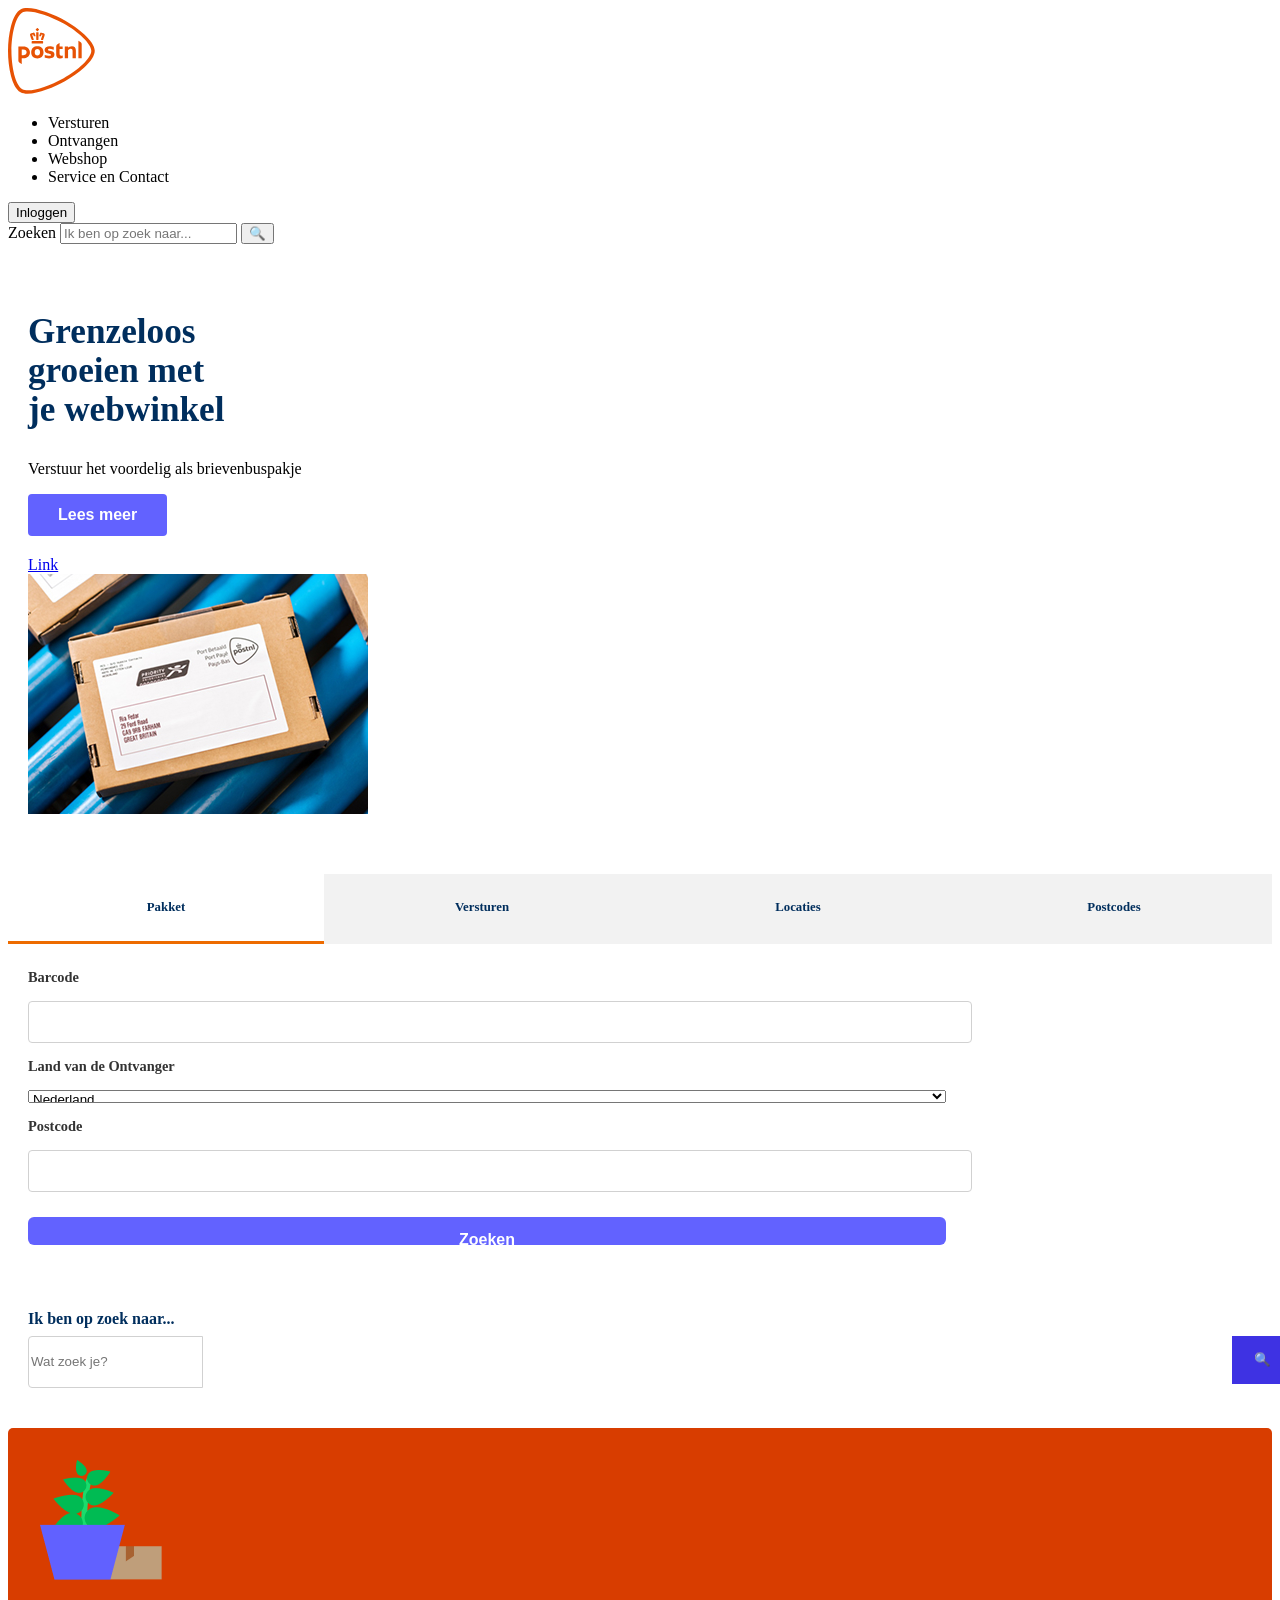
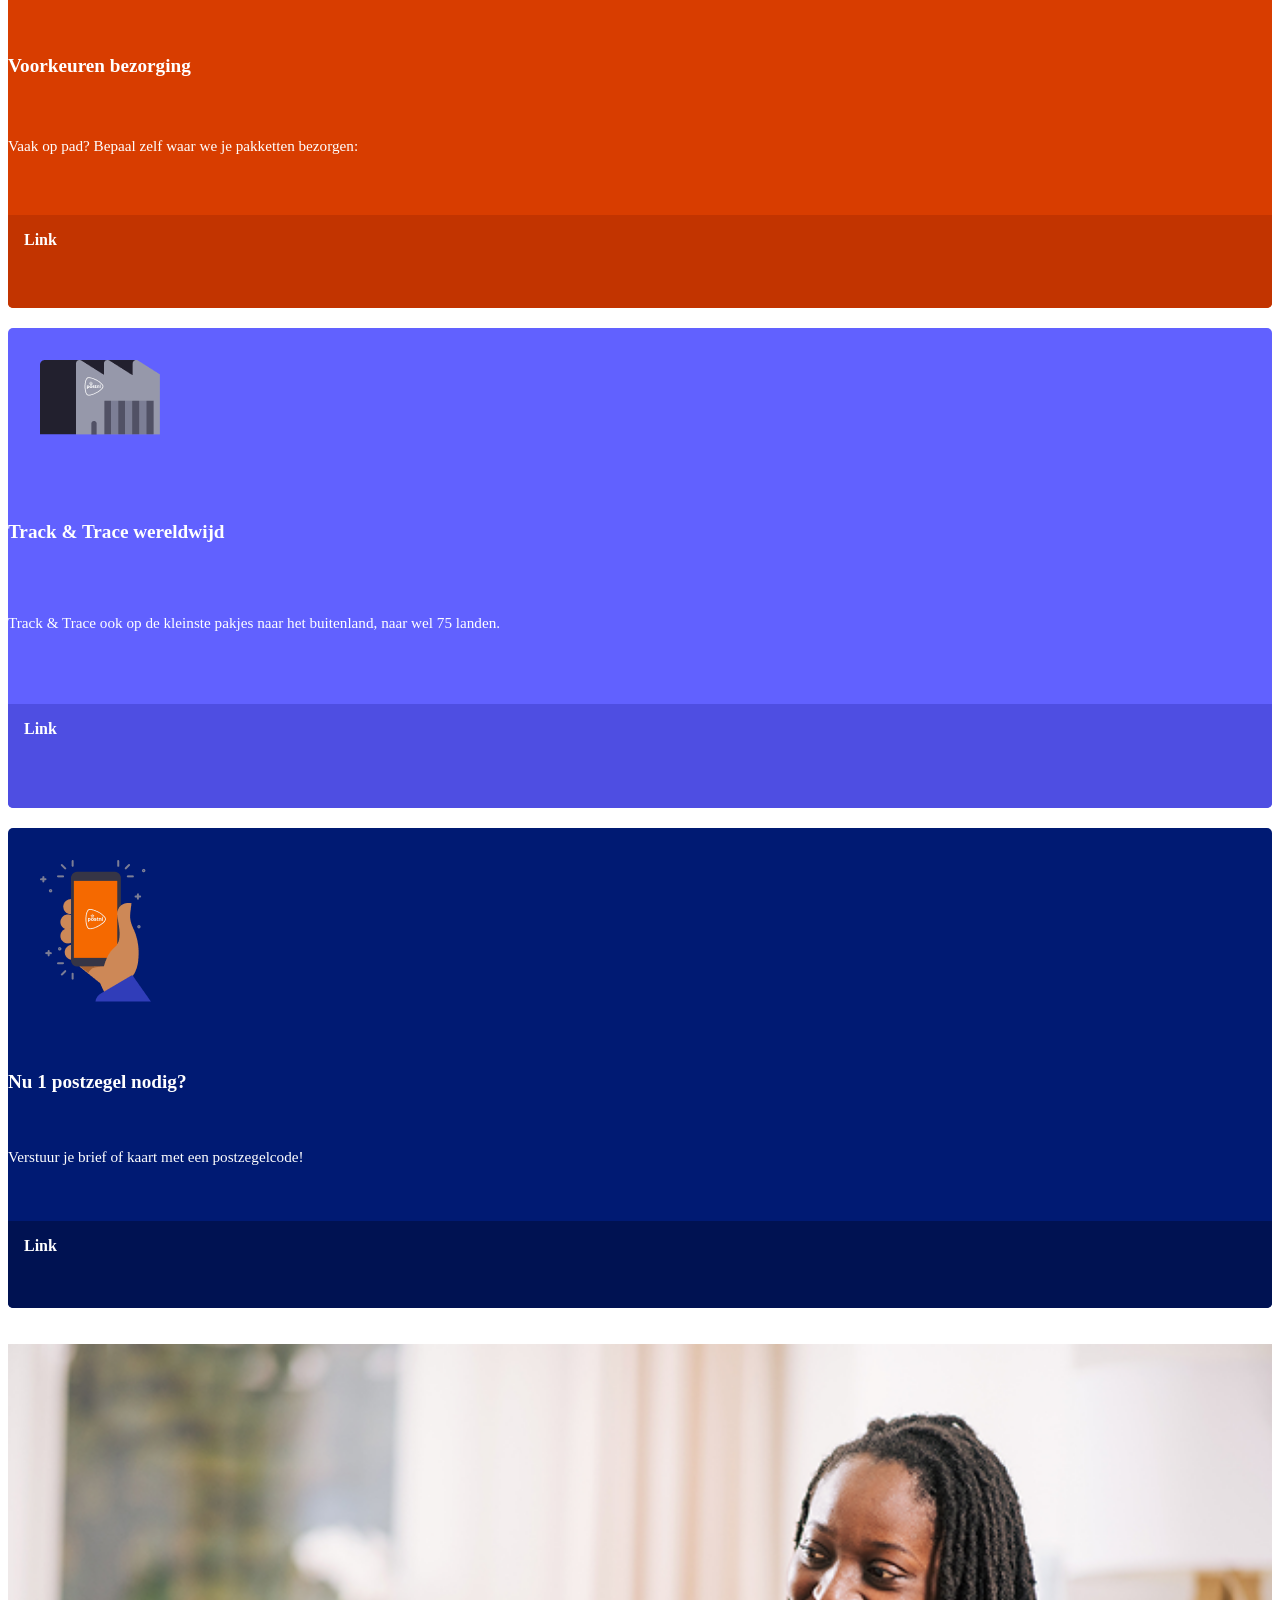
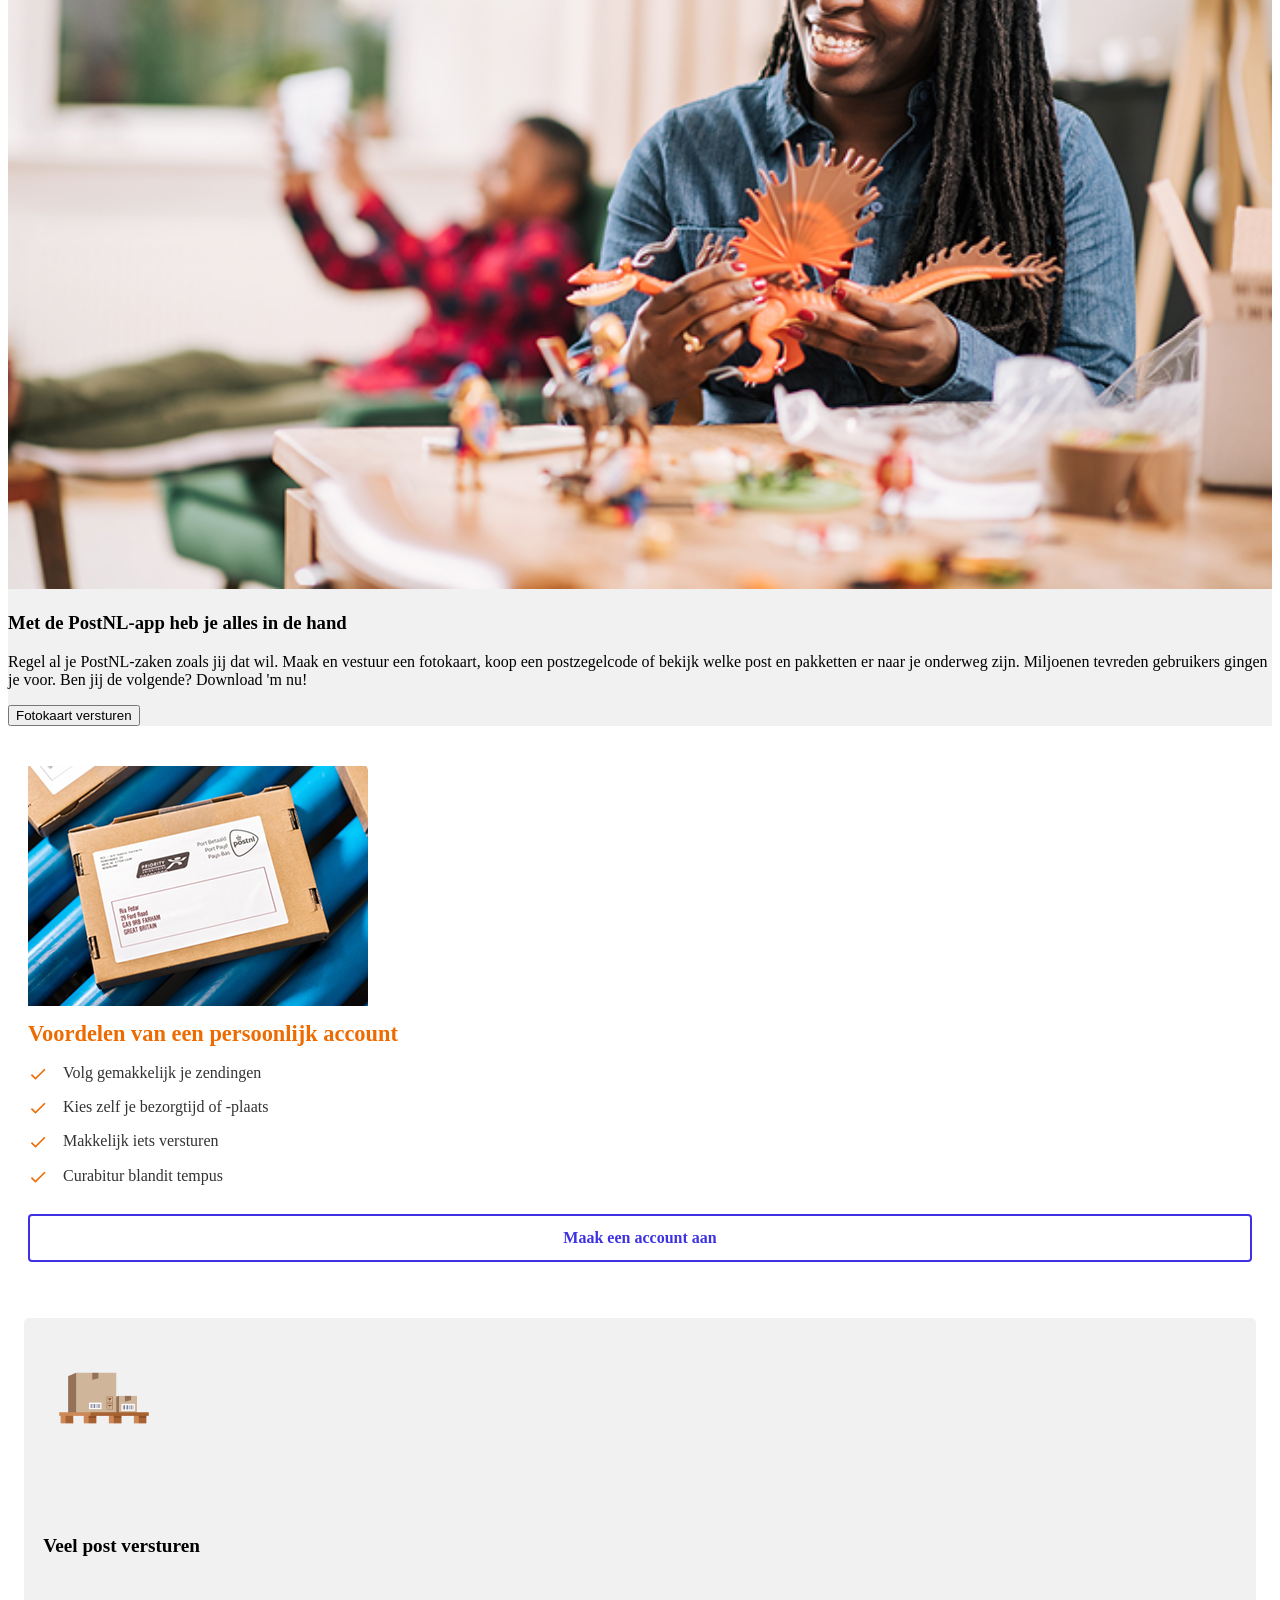
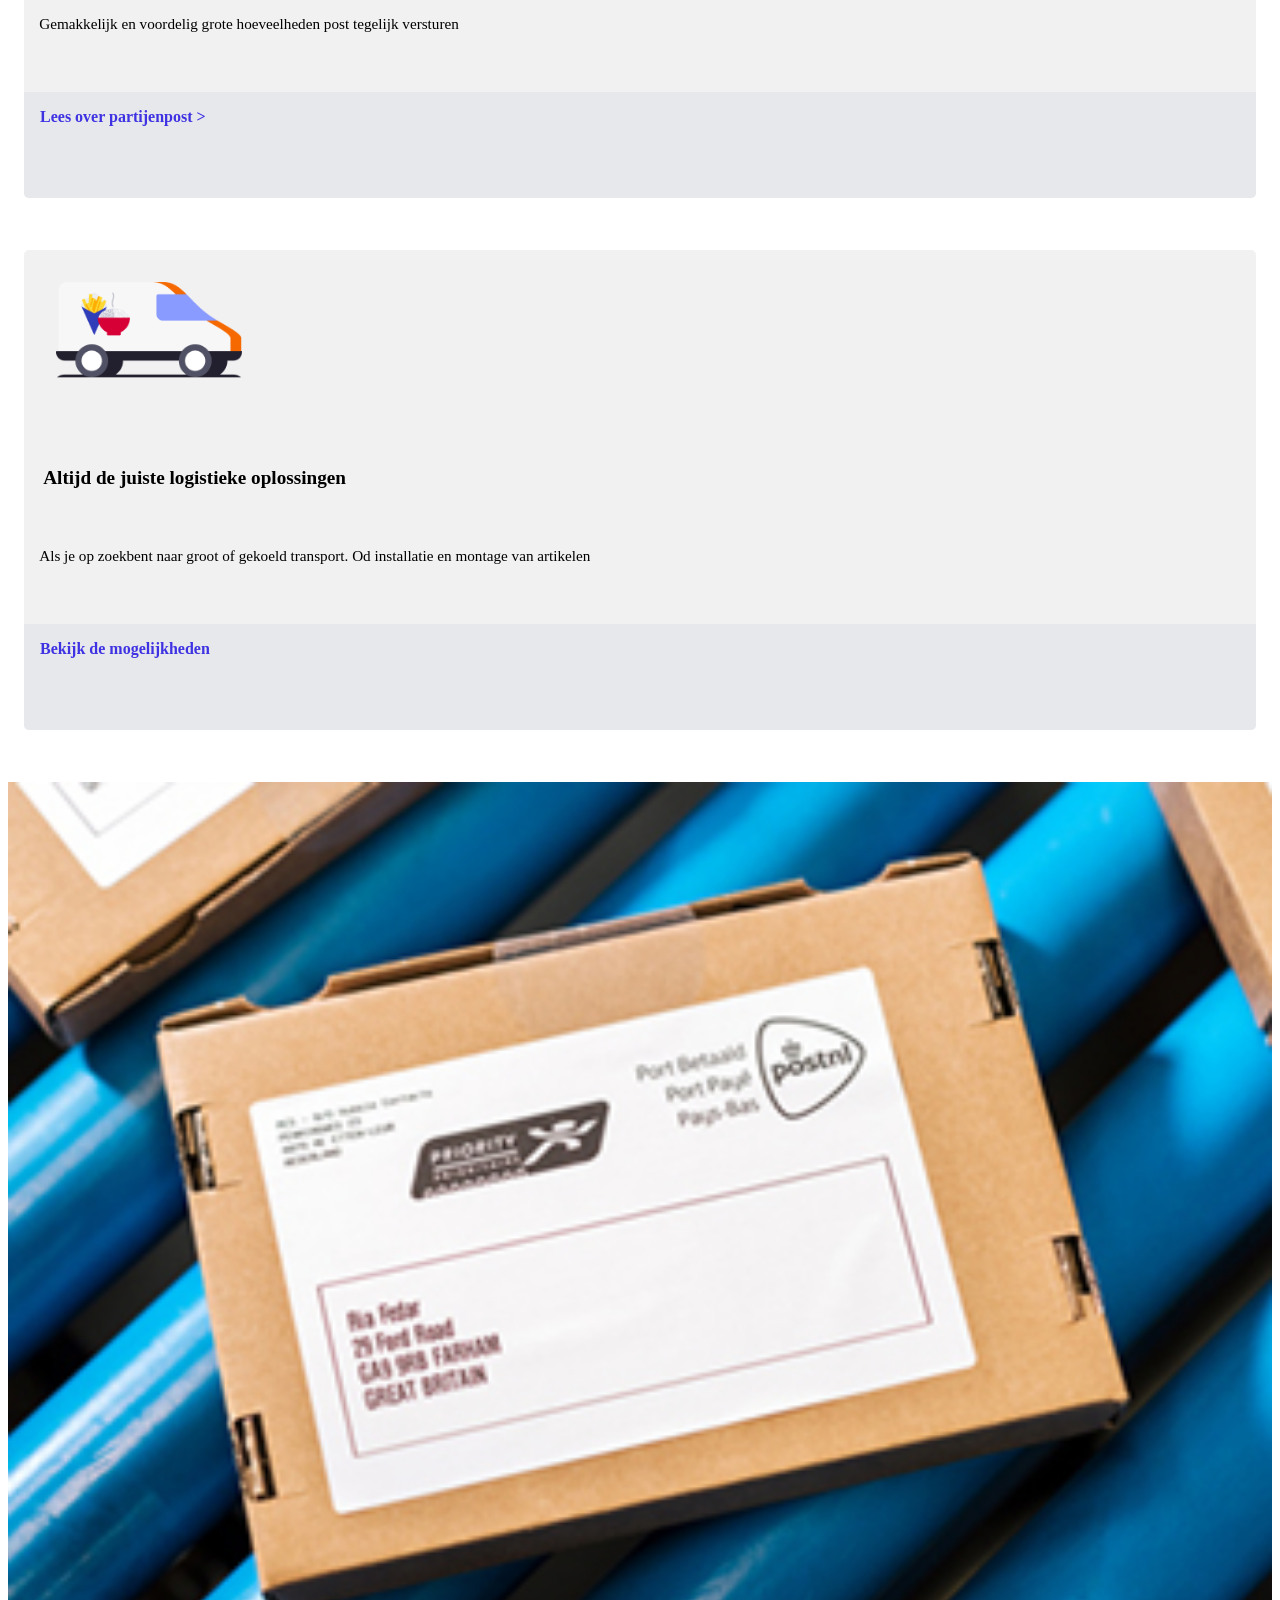
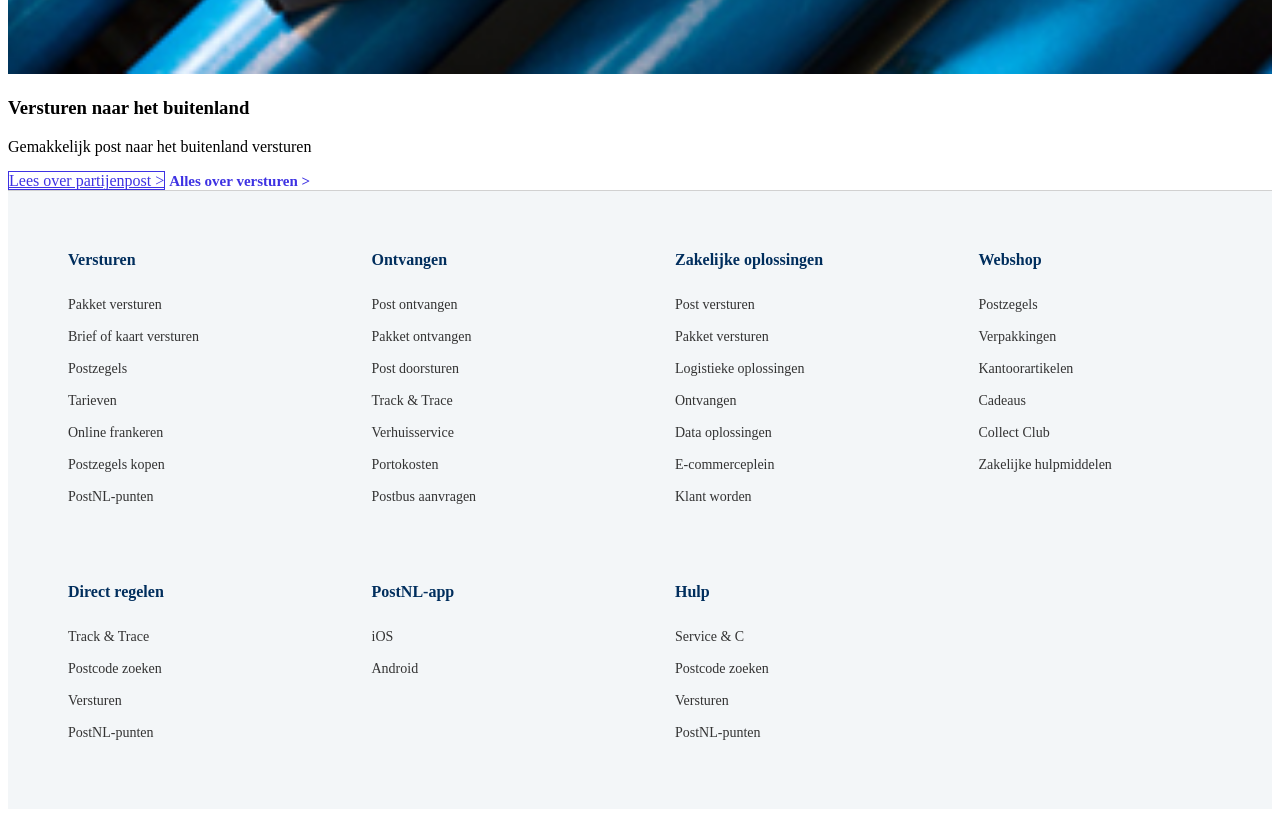
==== commit 1ff1c2f5: "Add new images and update homepage sections and styles #10   Added euro-pallet.png and postnlvan.png" ====
--- a/index.html
+++ b/index.html
@@ -104,39 +104,39 @@
         </section>
 
         <section class="section5">
+            <img src="/assets/images/postnldoos.jpg" alt="">
             <h3>Voordelen van een persoonlijk account</h3>
-            <img src="/assets/images/postnldoos.jpg" alt="">
-            <ul>
-                <li>/Volg gemakkelijk je zendingen</li>
-                <li>/Kies zelf je bezorgtijd of -plaats</li>
+            <ul>
+                <li>Volg gemakkelijk je zendingen</li>
+                <li>Kies zelf je bezorgtijd of -plaats</li>
                 <li>Makkelijk iets versturen</li>
                 <li>Curabitur blandit tempus</li>
             </ul>
             
-                <a href="">Maak een account aan</a>
+                <a href="#" class="btn-account">Maak een account aan</a>
             
         </section>
 
         <section class="section6">
-            <h3>Veel post versturen</h3>
-            <img src="/assets/images/postnldoos.jpg" alt="">  
+            <img src="/assets/images/euro-pallet.png" alt="">
+            <h3>Veel post versturen</h3>  
             <p>Gemakkelijk en voordelig grote hoeveelheden post tegelijk versturen</p>
-            <a href="">Lees over partijenpost ></a>
+            <div class="section-footer-link"><a href="">Lees over partijenpost ></a></div>
         </section>
 
         <section class="section7">
-            <h3>Altijd de juiste logistieke oplossingen</h3>
-            <img src="/assets/images/postnldoos.jpg" alt="">  
+            <img src="/assets/images/postnlvan.png" alt="">
+            <h3>Altijd de juiste logistieke oplossingen</h3>  
             <p>Als je op zoekbent naar groot of gekoeld transport. Od installatie en montage van artikelen</p>
-            <a href="">Bekijk de mogelijkheden ></a>
+            <div class="section-footer-link"><a href="#">Bekijk de mogelijkheden </a></div>
         </section>
 
         <section class="section8">
-            <h3>Versturen naar het buitenland</h3>
-            <img src="/assets/images/postnldoos.jpg" alt="">  
+            <img src="/assets/images/postnldoos.jpg" alt="">
+            <h3>Versturen naar het buitenland</h3> 
             <p>Gemakkelijk post naar het buitenland versturen</p>
-            <a href="">Lees over partijenpost ></a>
-            <a href="">Alles over versturen ></a>
+            <a href="" class="btn-outline">Lees over partijenpost ></a>
+            <a href="" class="btn-link">Alles over versturen ></a>
         </section>
 
     </main>
@@ -194,6 +194,36 @@
             </ul>
             </section>
 
+            <section class="footer-group">
+                <h4>Direct regelen</h4>
+                <ul>
+                    <li>Track & Trace</li>
+                    <li>Postcode zoeken</li>
+                    <li>Versturen</li>
+                    <li>PostNL-punten</li>                   
+                </ul>
+            </section>
+
+            
+            <section class="footer-group">
+                <h4>PostNL-app</h4>
+                <ul>
+                    <li>iOS</li>
+                    <li>Android</li>                   
+                </ul>
+            </section>
+
+            
+            <section class="footer-group">
+                <h4>Hulp</h4>
+                <ul>
+                    <li>Service & C</li>
+                    <li>Postcode zoeken</li>
+                    <li>Versturen</li>
+                    <li>PostNL-punten</li>                   
+                </ul>
+            </section>
+
         </div>
     </footer>
     
--- a/assets/images/styles/styles.css
+++ b/assets/images/styles/styles.css
@@ -2,7 +2,7 @@
     display: grid;
     grid-template-columns: 1fr; /* Eén kolom die de volle breedte pakt */
     gap: 20px; /* Automatische ruimte tussen je secties */
-    background-color: #F3F6F8; /* De grijze PostNL achtergrond */
+    
 }
 
 /* Elke section is nu een grid-item */
@@ -347,4 +347,272 @@
 .section4 {
     background-color: #F1F1F2;
     margin-top: 1em;
+}
+
+
+.section5 {
+    background-color: white;
+    /* veranderen? */
+    display: grid;
+    gap: 15px;
+    padding: 20px;
+}
+
+.section5 h3 {
+    color: #ED6B00; 
+    font-size: 1.4rem;
+    margin: 0;
+}
+.section5 ul {
+    list-style:  none;
+    margin: 0;
+    padding: 0;
+}
+
+.section5 li {
+    position: relative;
+    padding-left: 35px; /* Ruimte voor het vinkje */
+    margin-bottom: 12px;
+    line-height: 1.4;
+    font-size: 16px;
+    color: #333;
+}
+
+/* vinkje-icon toevoegen via CSS zonder html aan te passen */
+.section5 li::before {
+    content: '';
+    position: absolute;
+    left: 0;
+    top: 2px;
+    width: 20px;
+    height: 20px;
+    background-image: url("data:image/svg+xml,%3Csvg xmlns='http://www.w3.org/2000/svg' viewBox='0 0 24 24' fill='%23ED6B00'%3E%3Cpath d='M9 16.17L4.83 12l-1.42 1.41L9 19 21 7l-1.41-1.41z'/%3E%3C/svg%3E");
+}
+
+.btn-account {
+    /* Gedrag en Formaat */
+    display: flex;
+    justify-content: center;
+    align-items: center;
+    width: 100%;             /* Volledige breedte voor mobiel */
+    height: 3em;            /* Ideale hoogte voor duimbesturing */
+    
+    /* Kleuren en Tekst */
+    background-color: white;
+    color: #3E32E3;
+    text-decoration: none;     /* Verwijder de onderstreping */
+    border: 2px solid #3E32E3;
+    font-weight: 700;
+    font-size: 16px;
+    border-radius: 4px;
+    box-sizing: border-box;
+    transition: background-color 0.2s;
+}
+
+/* Effect wanneer je de knop indrukt op je scherm */
+.btn-account:active {
+    background-color: #2b22a8;
+}
+
+/* info tabs 2 */
+/* Veel post versturen */
+
+.section6 {
+    display: grid;
+    grid-template-columns: 1fr;
+    background-color: #F1F1F2;
+    border-radius: 5px;
+    min-height: 30em;
+    margin: 1em;
+    
+
+}
+
+.section6 img {
+    height: 6em;
+    margin: 2em;
+    
+    
+}
+
+
+.section6 h3 {
+    font-size: 1.2rem;
+    margin: 0;
+    margin-left: 1em;
+    
+
+}
+
+.section6 p {
+    font-size: 0.95rem;
+    line-height: 1.5;
+    margin-left: 1em;
+    margin-bottom: 0;
+    margin-top: 0;
+}
+
+.section6 div {
+    background-color: #E7E8EB;
+
+}
+
+.section6 a {
+    color: #3E32E3;
+}
+
+/* Altijd de juiste oplossingen */
+.section7 {
+    display: grid;
+    grid-template-columns: 1fr;
+    background-color: #F1F1F2;
+    border-radius: 5px;
+    min-height: 30em;
+    margin: 1em;
+    
+
+}
+
+.section7 img {
+    height: 6em;
+    margin: 2em;
+    
+    
+}
+
+
+.section7 h3 {
+    font-size: 1.2rem;
+    margin: 0;
+    margin-left: 1em;
+    
+
+}
+
+.section7 p {
+    font-size: 0.95rem;
+    line-height: 1.5;
+    margin-left: 1em;
+    margin-bottom: 0;
+    margin-top: 0;
+}
+
+.section7 div {
+    background-color: #E7E8EB;
+    
+}
+
+.section7 a {
+    color: #3E32E3;
+}
+
+
+/* Versturen naar het buitenland */
+
+.section8 img {
+    width: 100%;
+}
+
+.section8 {
+    margin-top: 1em;
+}
+/* 2 buttons 1 outline een geen */
+
+
+
+/* VARIANT 1: De Outline Button (Blauwe rand, witte vulling) */
+/* Zoals te zien in image_e31f4a.png */
+.btn-outline {
+    background-color: #ffffff;
+    color: #3E32E3;           /* PostNL Actieblauw */
+    border: 1.5px solid #3E32E3;
+    height: 2em;
+}
+
+.btn-link {
+    color: #3E32E3;
+    text-decoration: none;
+    font-weight: 600;
+    font-size: 15px;
+    display: inline-flex;
+    align-items: center;
+}
+
+
+/* accordion footer voor mobile */
+.site-footer {
+    background-color: #F3F6F8; /* De lichtgrijze achtergrond uit image_24178d */
+    padding: 0;
+    border-top: 1px solid #D1D1D1;
+}
+
+.footer-group {
+    border-bottom: 1px solid #D1D1D1;
+}
+
+.footer-group h4 {
+    display: flex;
+    justify-content: space-between;
+    align-items: center;
+    padding: 20px;
+    margin: 0;
+    font-size: 16px;
+    color: #002E5D; /* PostNL Navy */
+    cursor: pointer;
+}
+
+/* Het blauwe pijltje uit image_24178d */
+.footer-group h4::after {
+    content: '';
+    width: 12px;
+    height: 12px;
+    border-right: 2px solid #3E32E3; /* PostNL Blauw */
+    border-bottom: 2px solid #3E32E3;
+    transform: rotate(45deg); /* Pijltje omlaag */
+    transition: transform 0.3s;
+}
+
+/* De lijst met links verbergen op mobiel */
+.footer-group ul {
+    list-style: none;
+    padding: 0 20px 20px 20px;
+    margin: 0;
+    display: none; /* Standaard inklappen */
+}
+
+.footer-group li {
+    padding: 8px 0;
+    color: #333;
+    font-size: 14px;
+}
+
+/* interactive gedeelte opzoeken..... */
+.footer-group.is-open ul {
+    display: block; /* Toon de links */
+}
+
+.footer-group.is-open h4::after {
+    transform: rotate(-135deg); /* Pijltje omhoog draaien */
+}
+
+/* responsive (naast elkaar) */
+@media (min-width: 768px) {
+    .footer-inner {
+        display: grid;
+        grid-template-columns: repeat(4, 1fr); /* 4 gelijke kolommen */
+        gap: 30px;
+        padding: 40px;
+    }
+
+    .footer-group h4::after {
+        display: none; /* Pijltjes weg op desktop */
+    }
+
+    .footer-group ul {
+        display: block; /* Altijd zichtbaar op desktop */
+    }
+    
+    .footer-group {
+        border-bottom: none;
+    }
 }
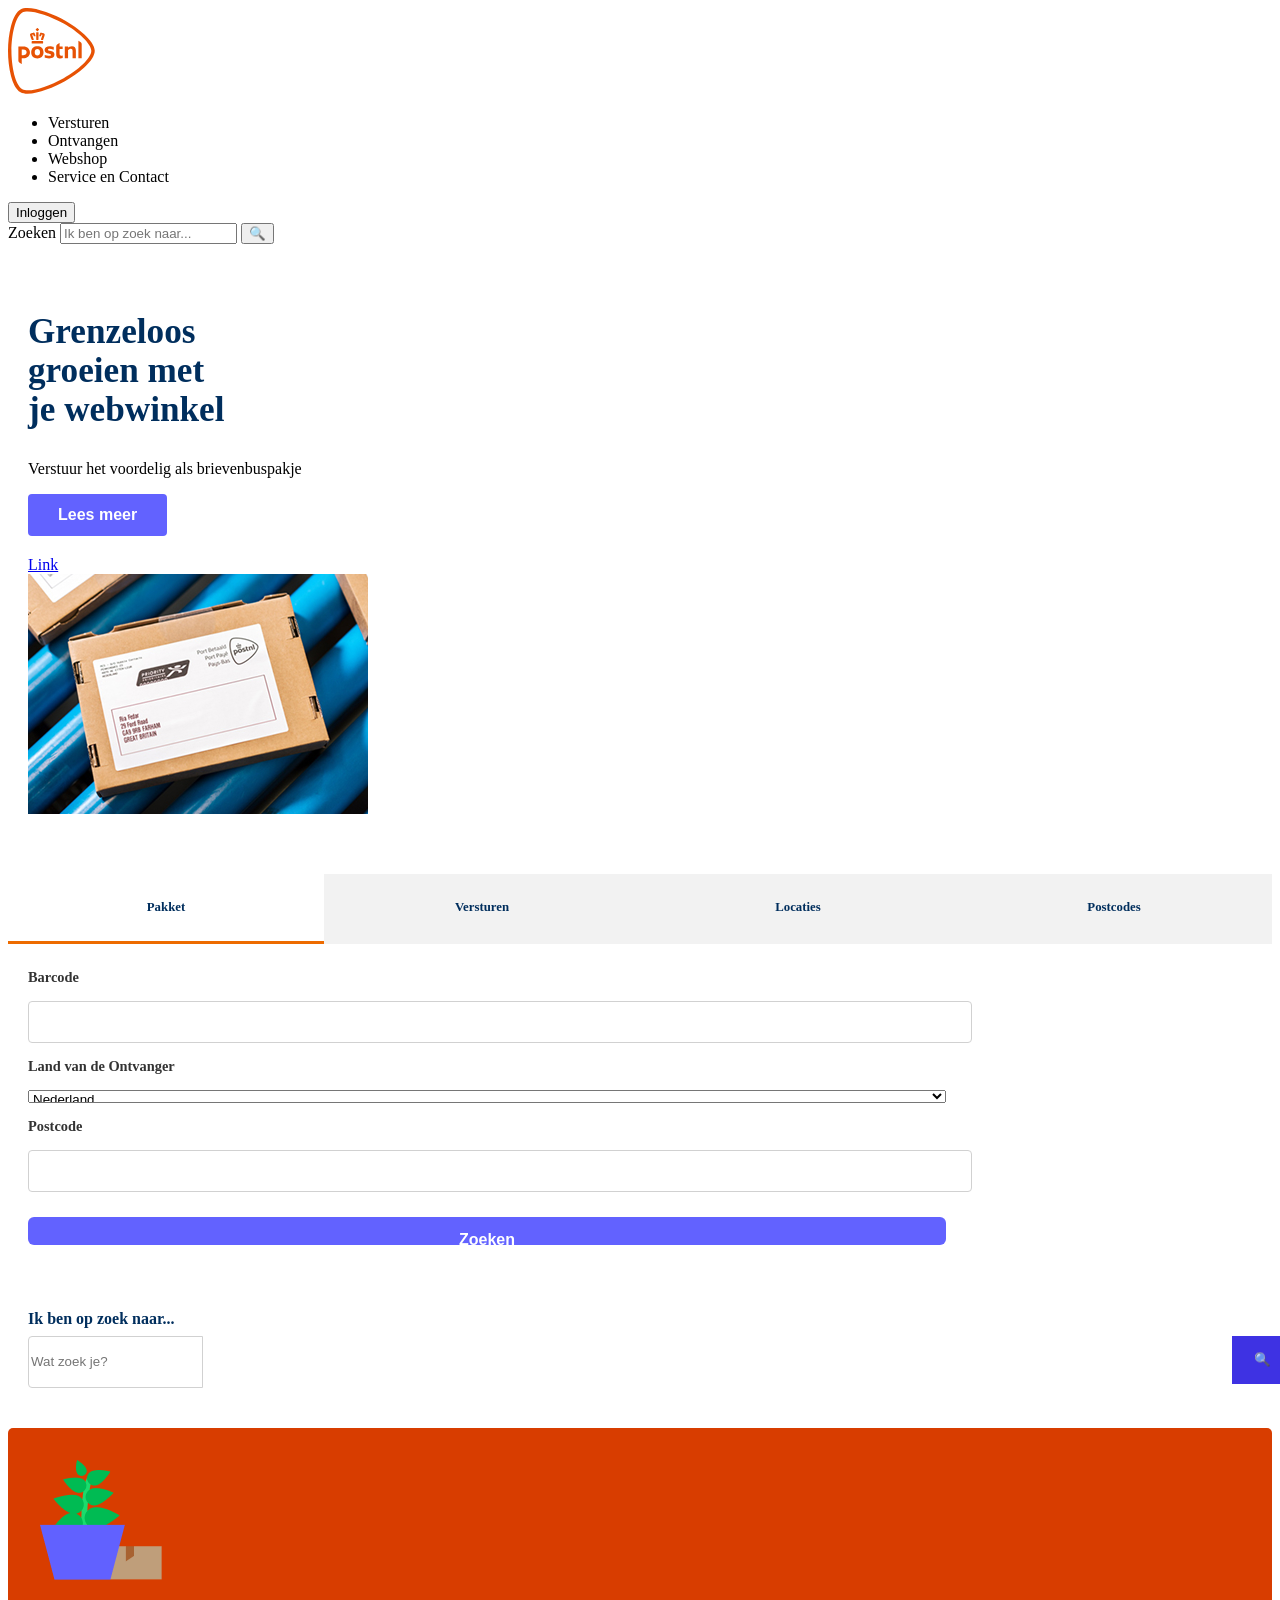
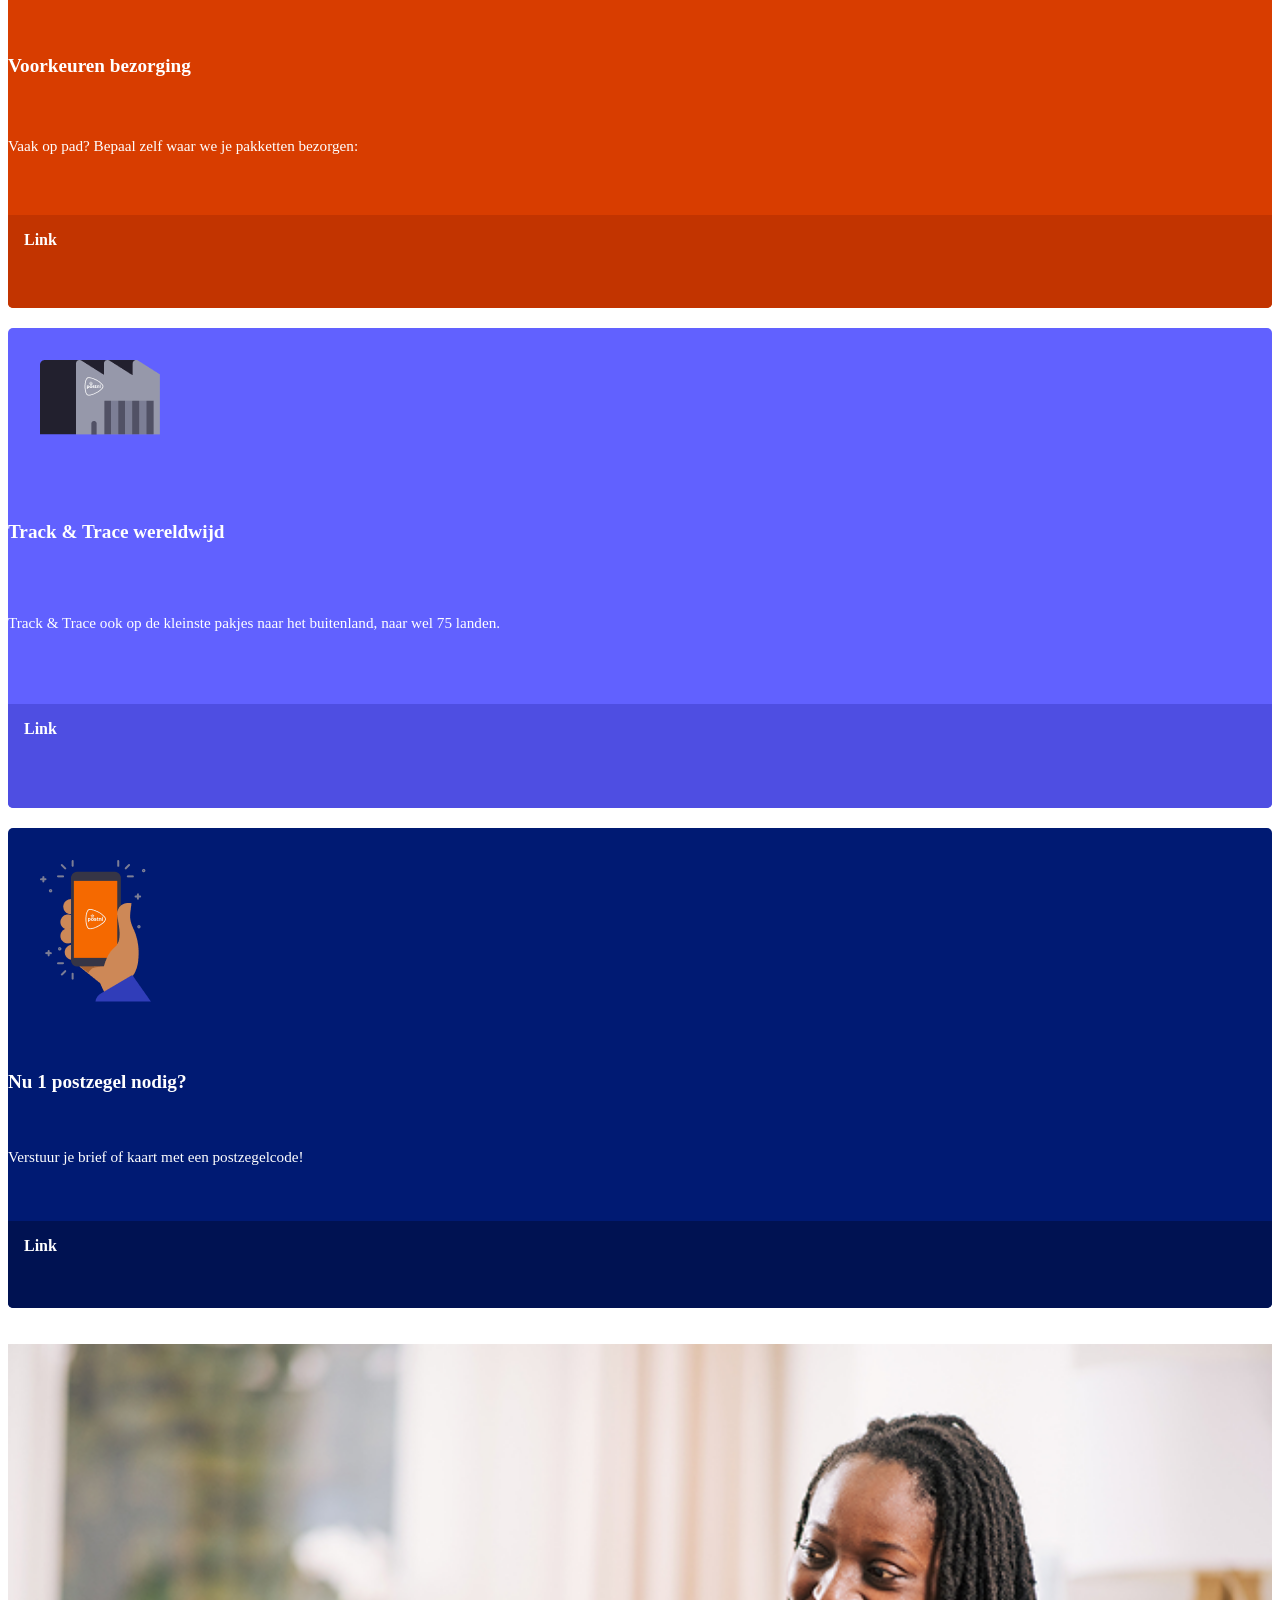
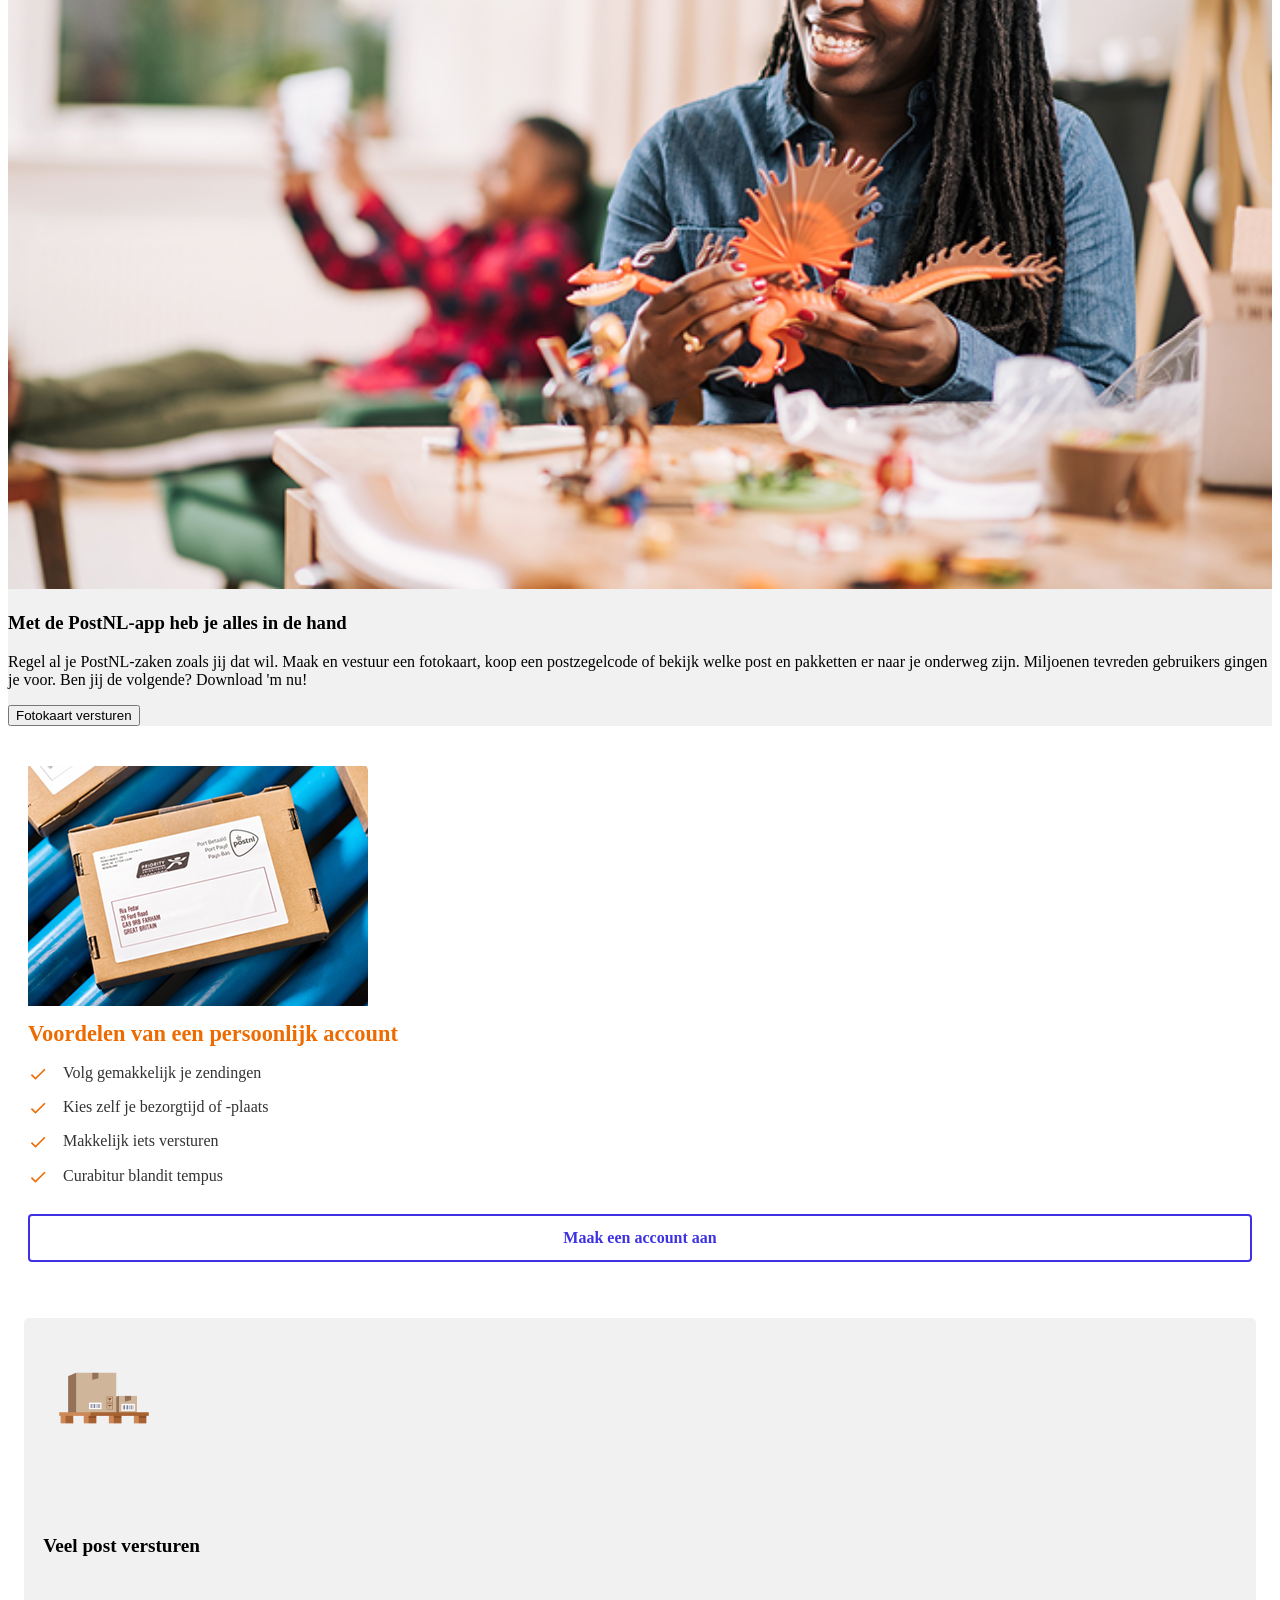
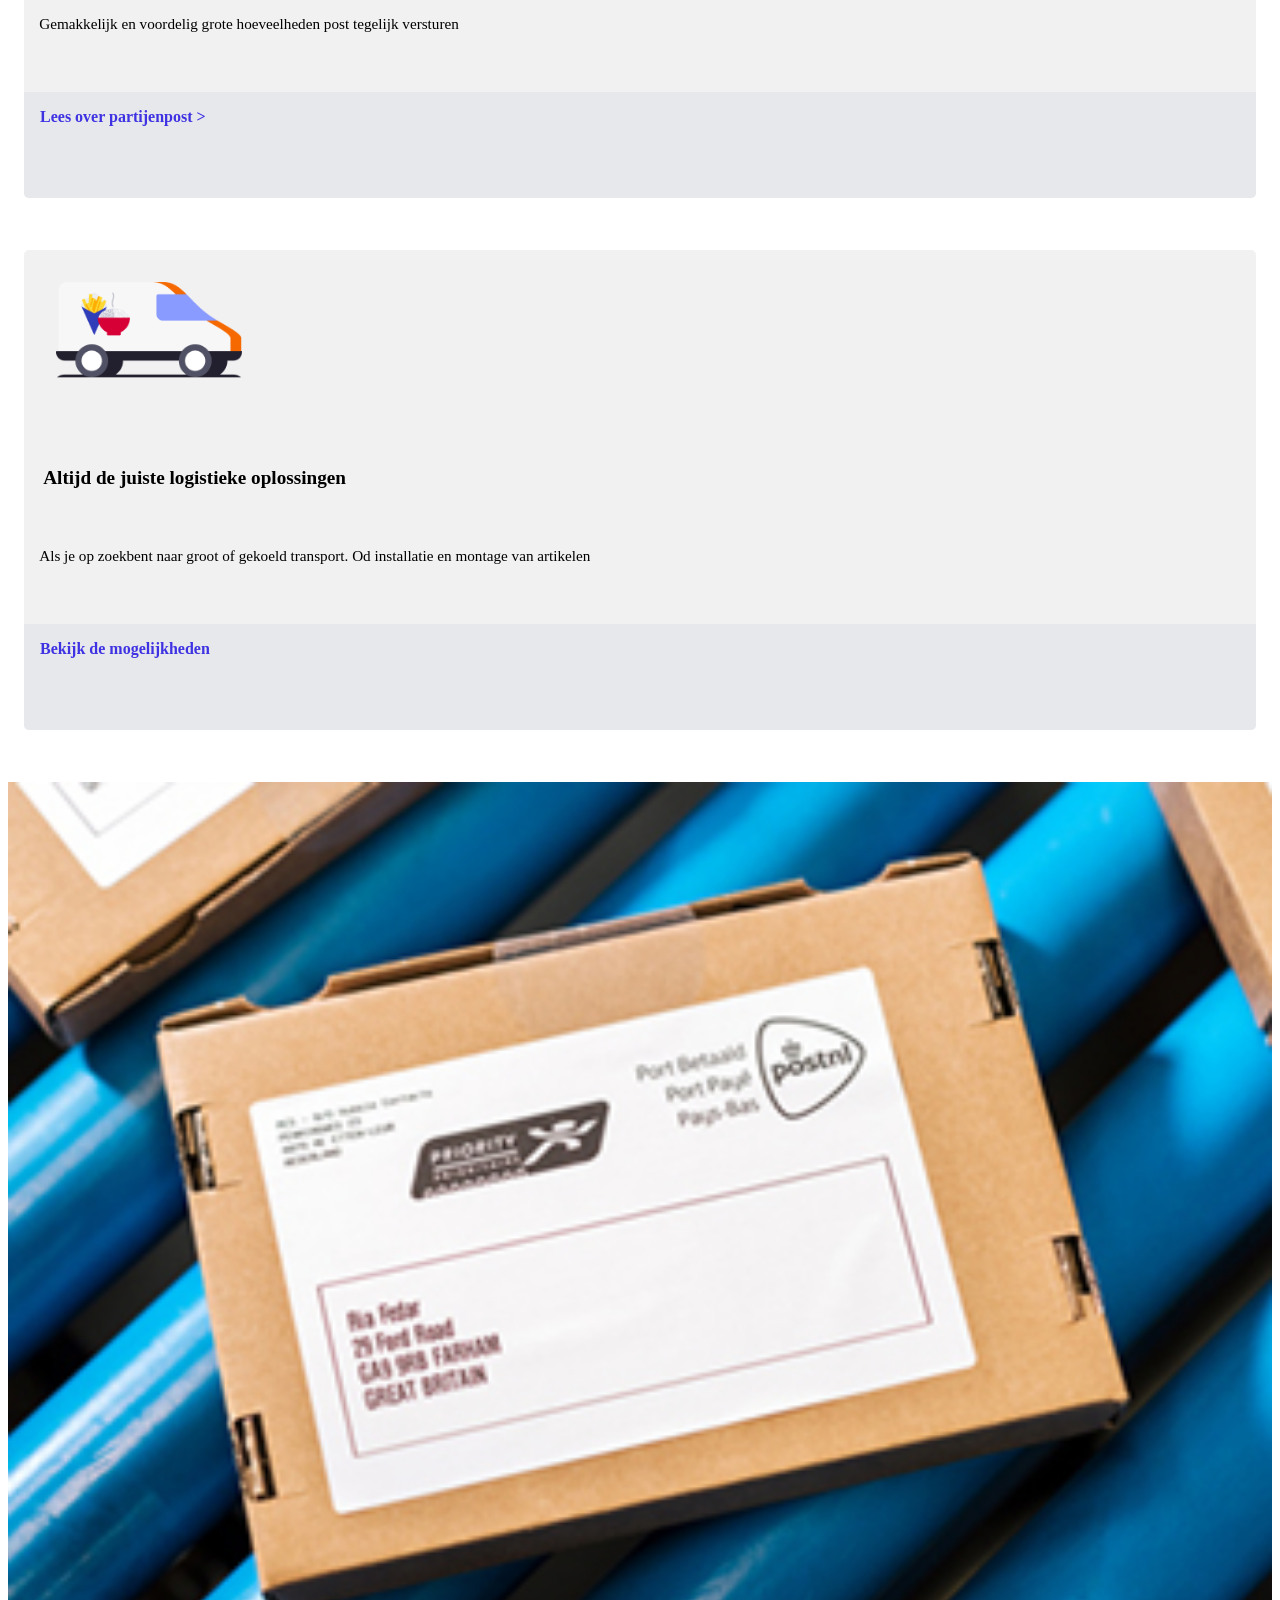
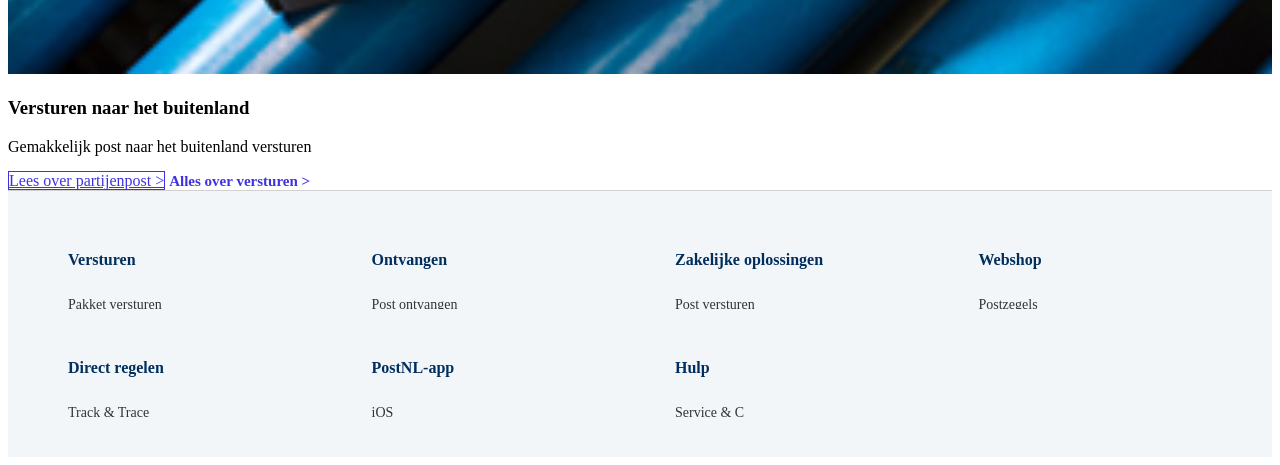
==== commit f71a45f1: "Added interactieve collapsible accordionstyled footer sections #11 added index.js to enable toggling" ====
--- a/index.html
+++ b/index.html
@@ -4,6 +4,7 @@
     <meta charset="UTF-8">
     <meta name="viewport" content="width=device-width, initial-scale=1.0">
     <link rel="stylesheet" href="assets/images/styles/styleguide.css">
+
     <link rel="stylesheet" href="assets/images/styles/styles.css">
     <title>PostNL proto</title>
 </head>
@@ -226,6 +227,7 @@
 
         </div>
     </footer>
+    <script src="index.js"></script>
     
 
 </body>
--- a/assets/images/styles/styles.css
+++ b/assets/images/styles/styles.css
@@ -578,6 +578,9 @@
     padding: 0 20px 20px 20px;
     margin: 0;
     display: none; /* Standaard inklappen */
+    max-height: 0;       /* Begin op 0 hoogte */
+    overflow: hidden;    /* Verberg de tekst */
+    transition: max-height 0.3s ease-out, padding 0.3s ease;
 }
 
 .footer-group li {
@@ -589,14 +592,27 @@
 /* interactive gedeelte opzoeken..... */
 .footer-group.is-open ul {
     display: block; /* Toon de links */
-}
-
+    max-height: 500px;   /* Geef het genoeg ruimte om uit te klappen */
+    padding: 0 20px 20px 20px;
+    opacity: 1;
+}
+
+/* feedforward pijltje draaien en replace met css */
 .footer-group.is-open h4::after {
     transform: rotate(-135deg); /* Pijltje omhoog draaien */
 }
 
+.footer-group h4 {
+    cursor: pointer;
+}
+
+/*  feedback voor desktop gebruikers */
+.footer-group h4:hover {
+    background-color: rgba(0, 0, 0, 0.02);
+}
+
 /* responsive (naast elkaar) */
-@media (min-width: 768px) {
+@media (min-width: 600px) {
     .footer-inner {
         display: grid;
         grid-template-columns: repeat(4, 1fr); /* 4 gelijke kolommen */
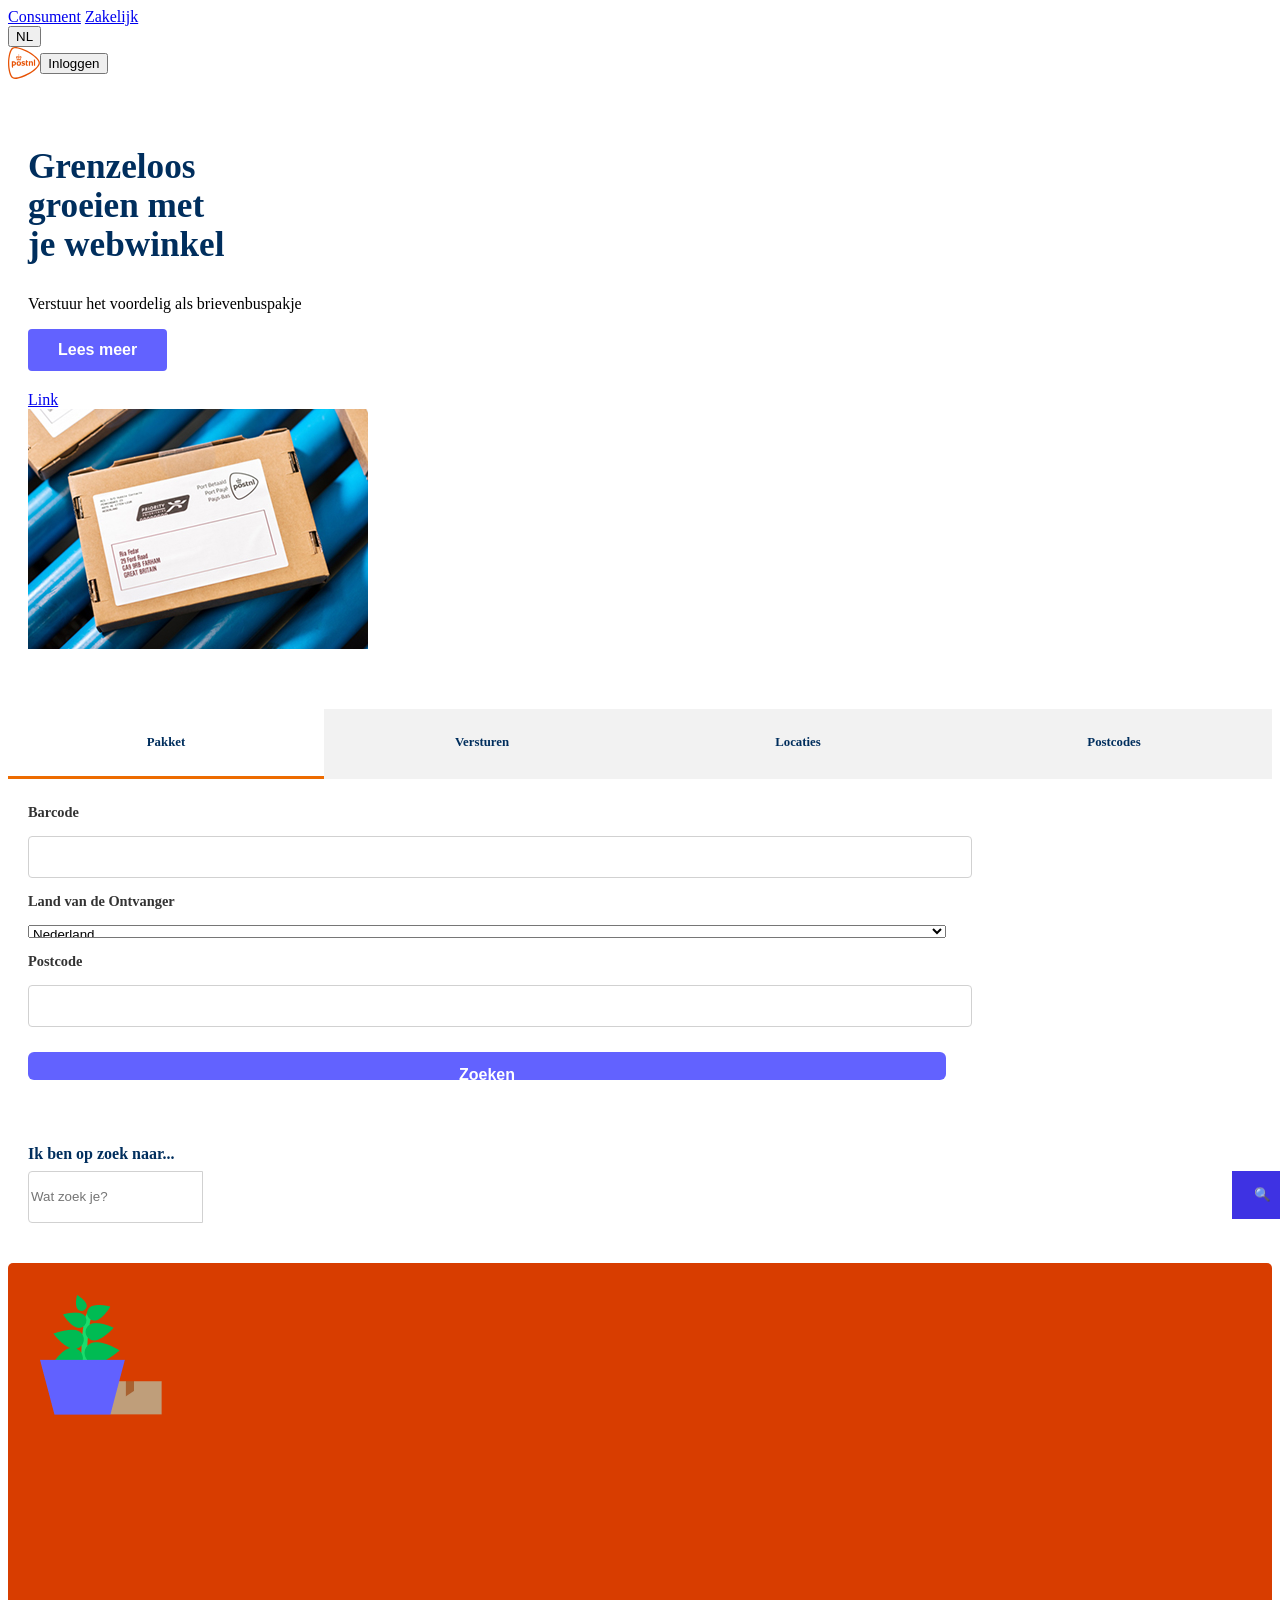
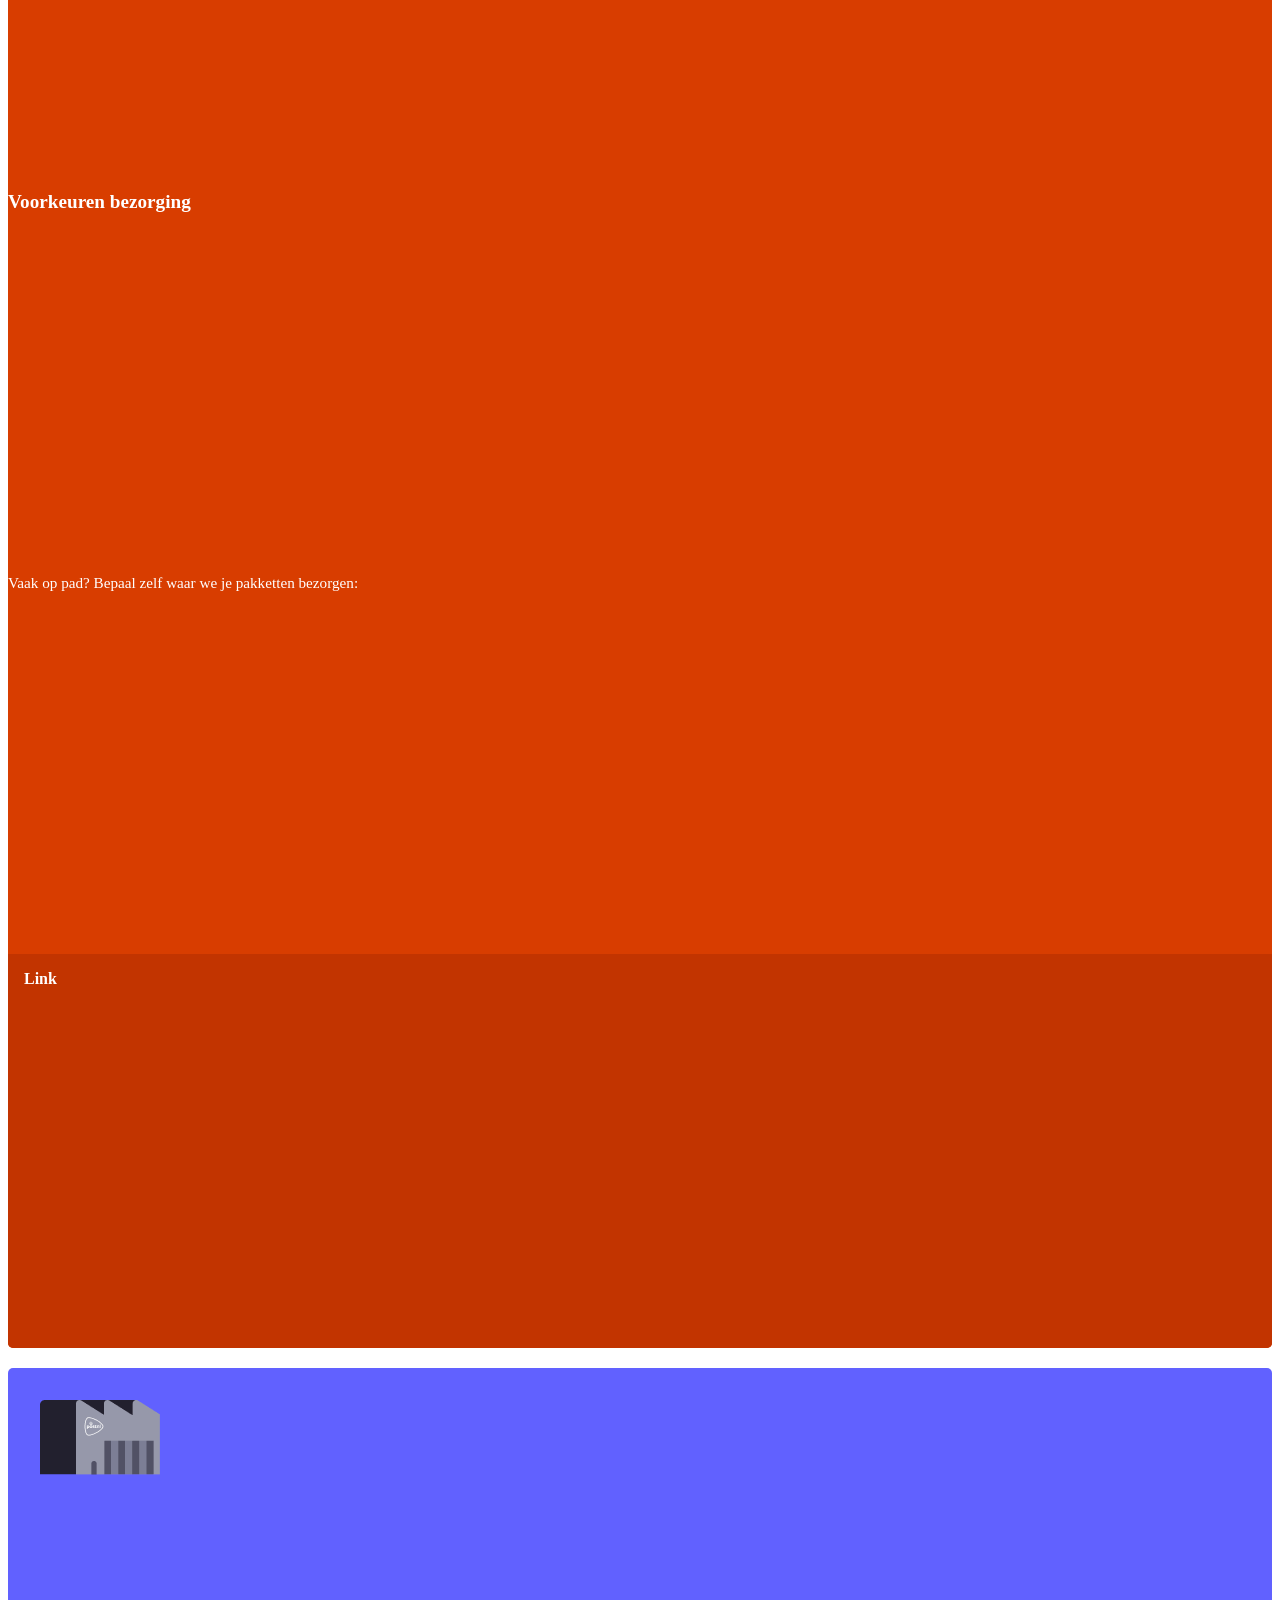
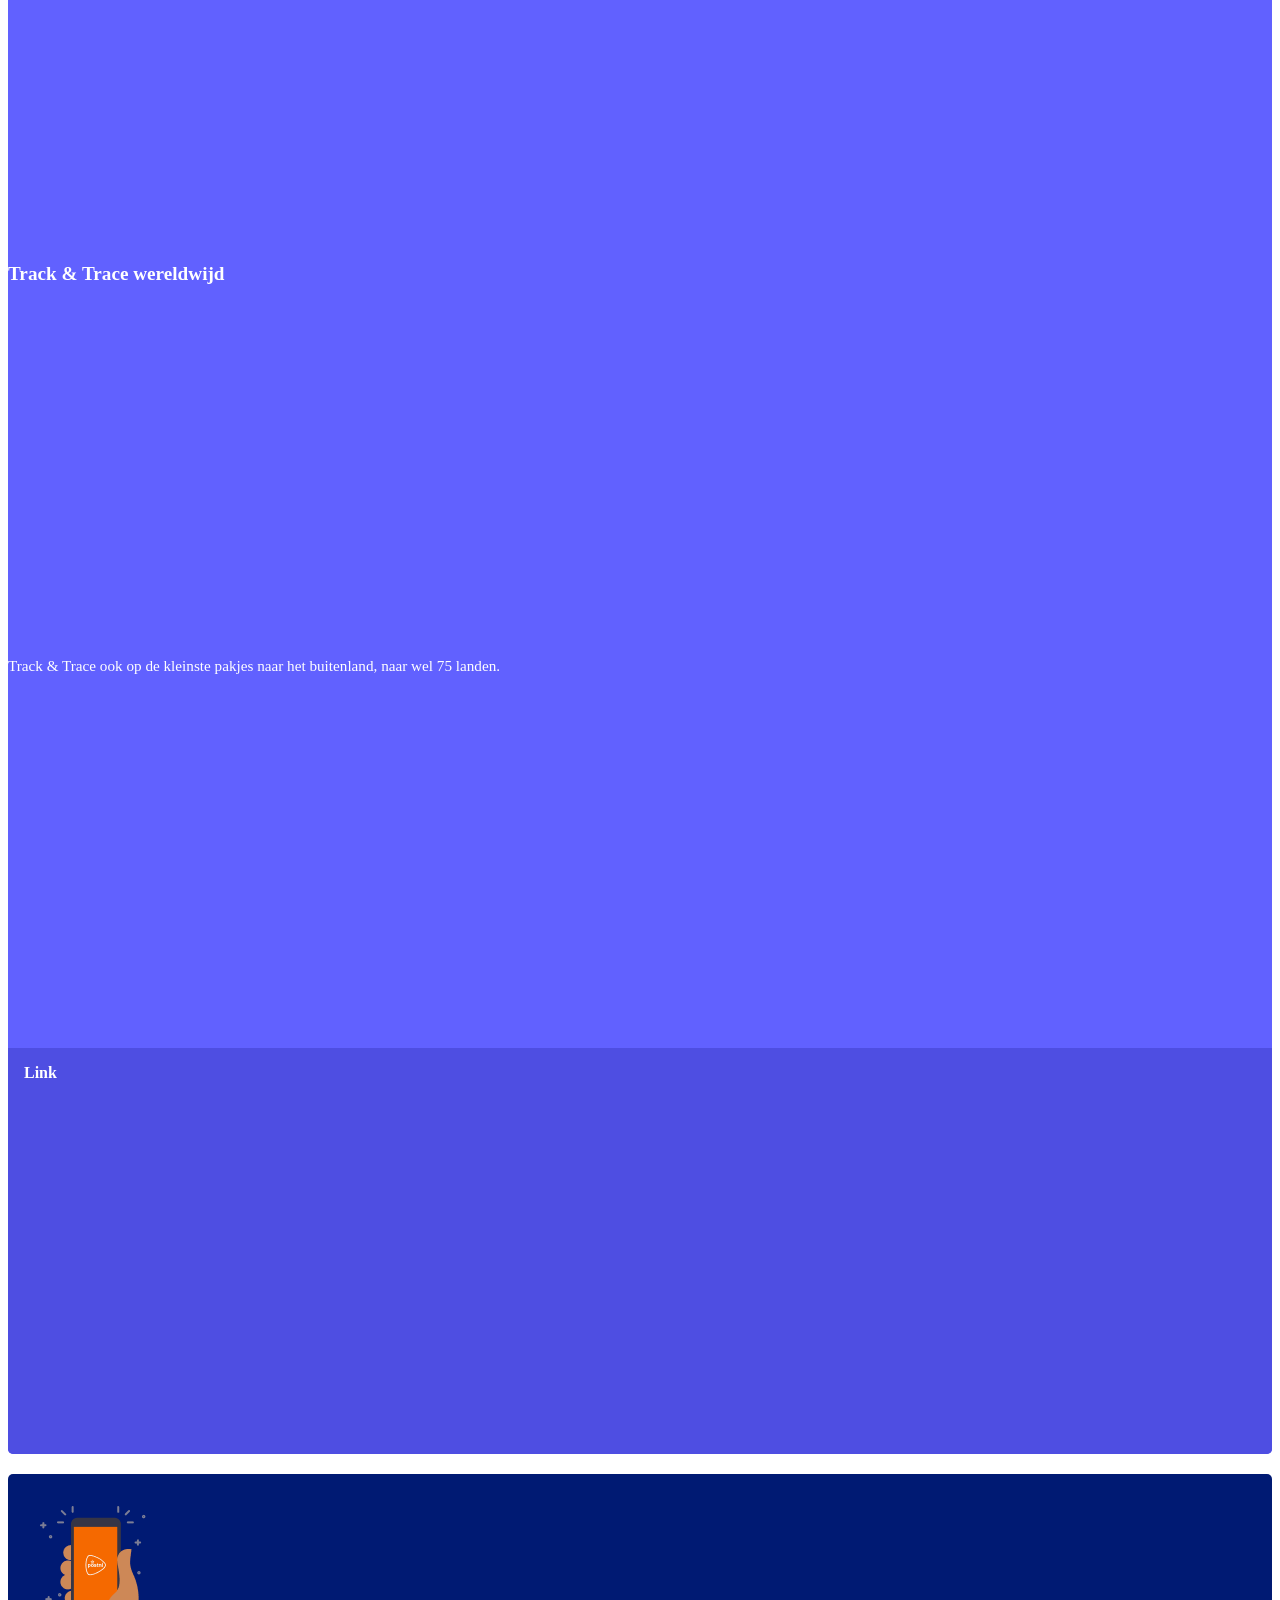
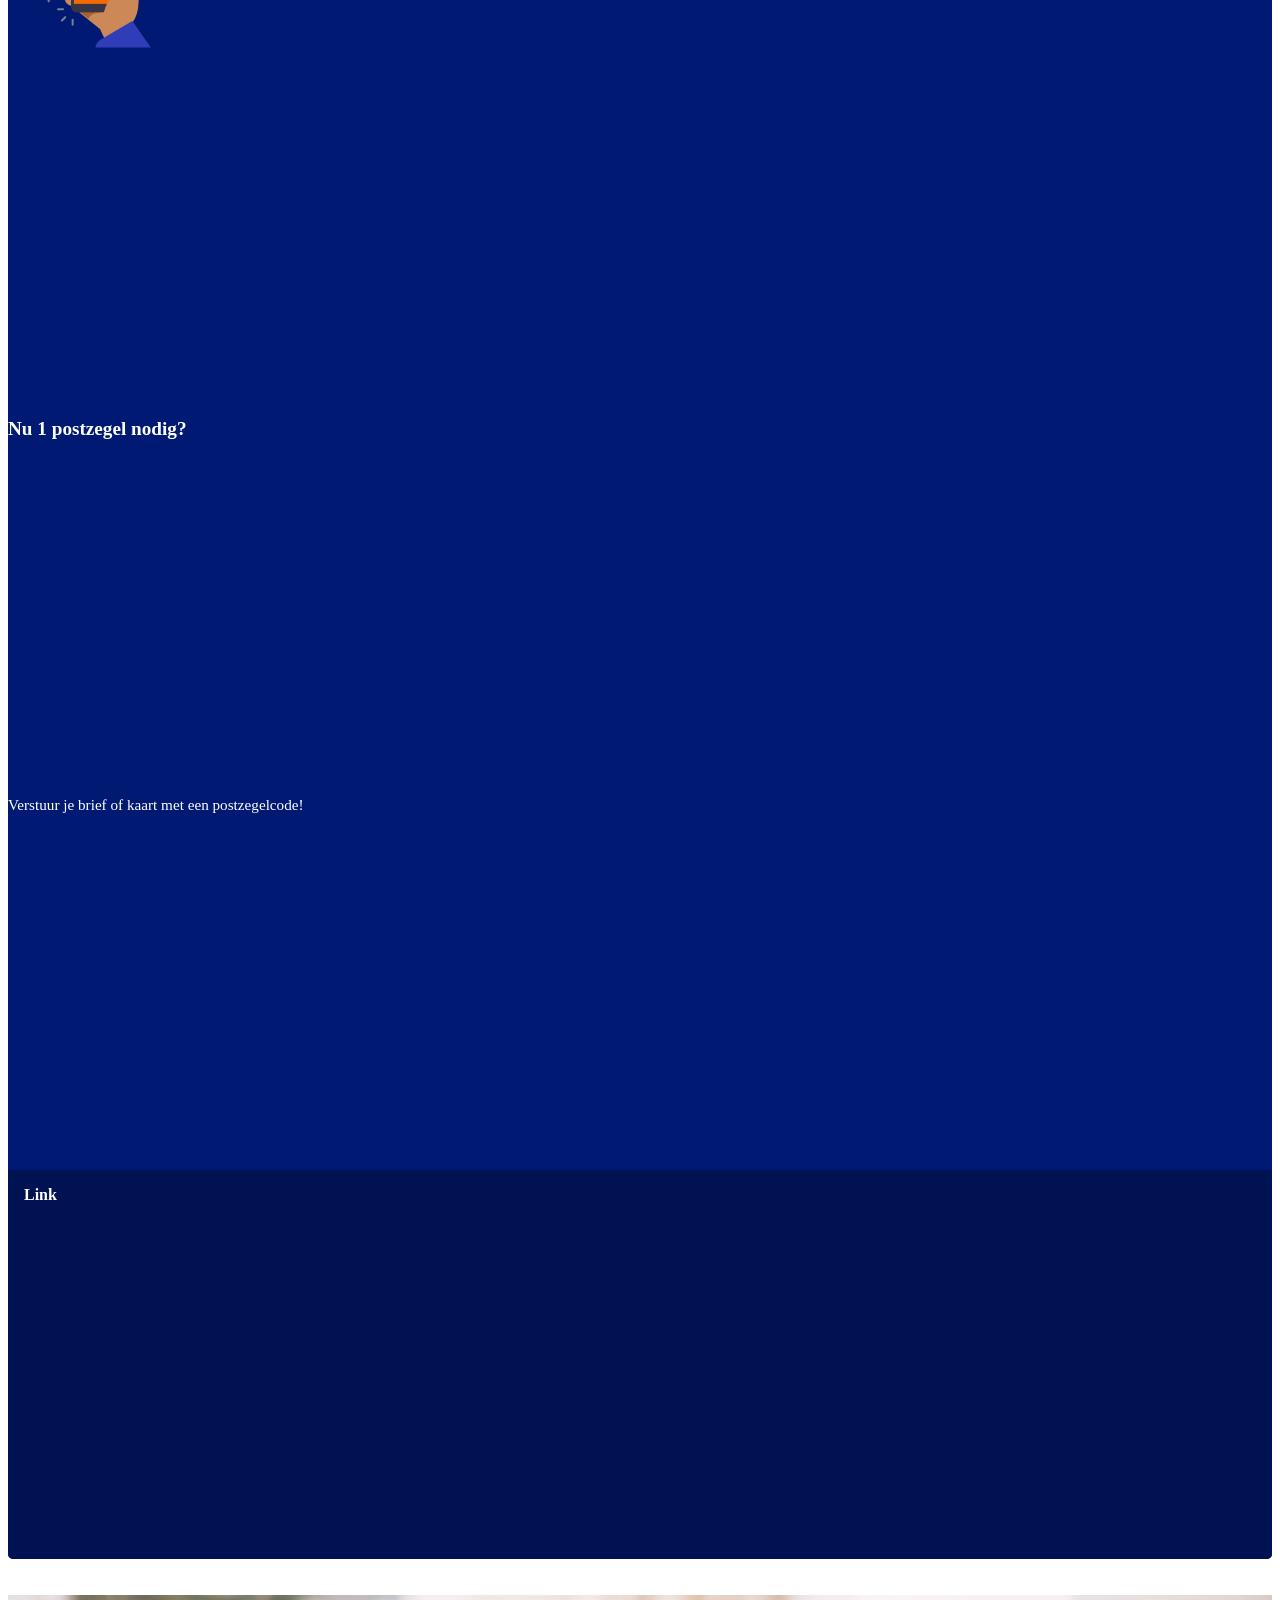
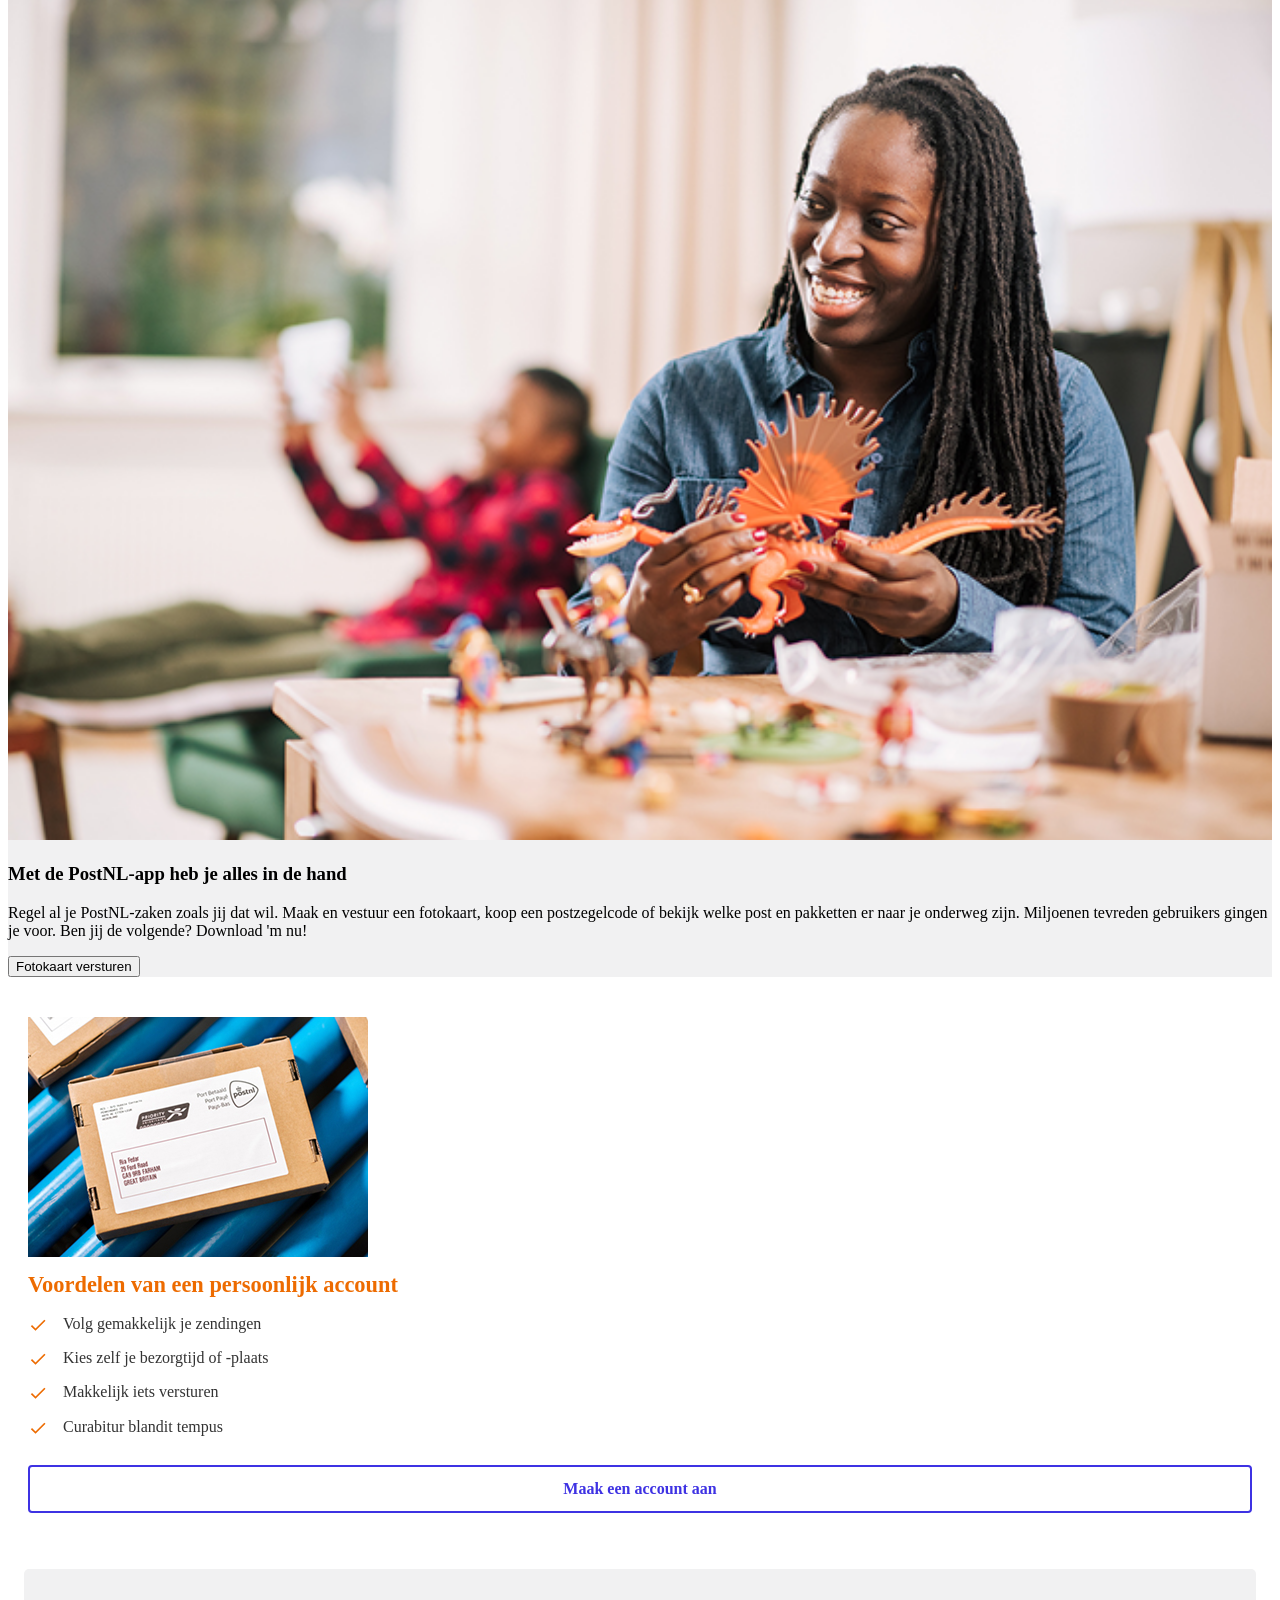
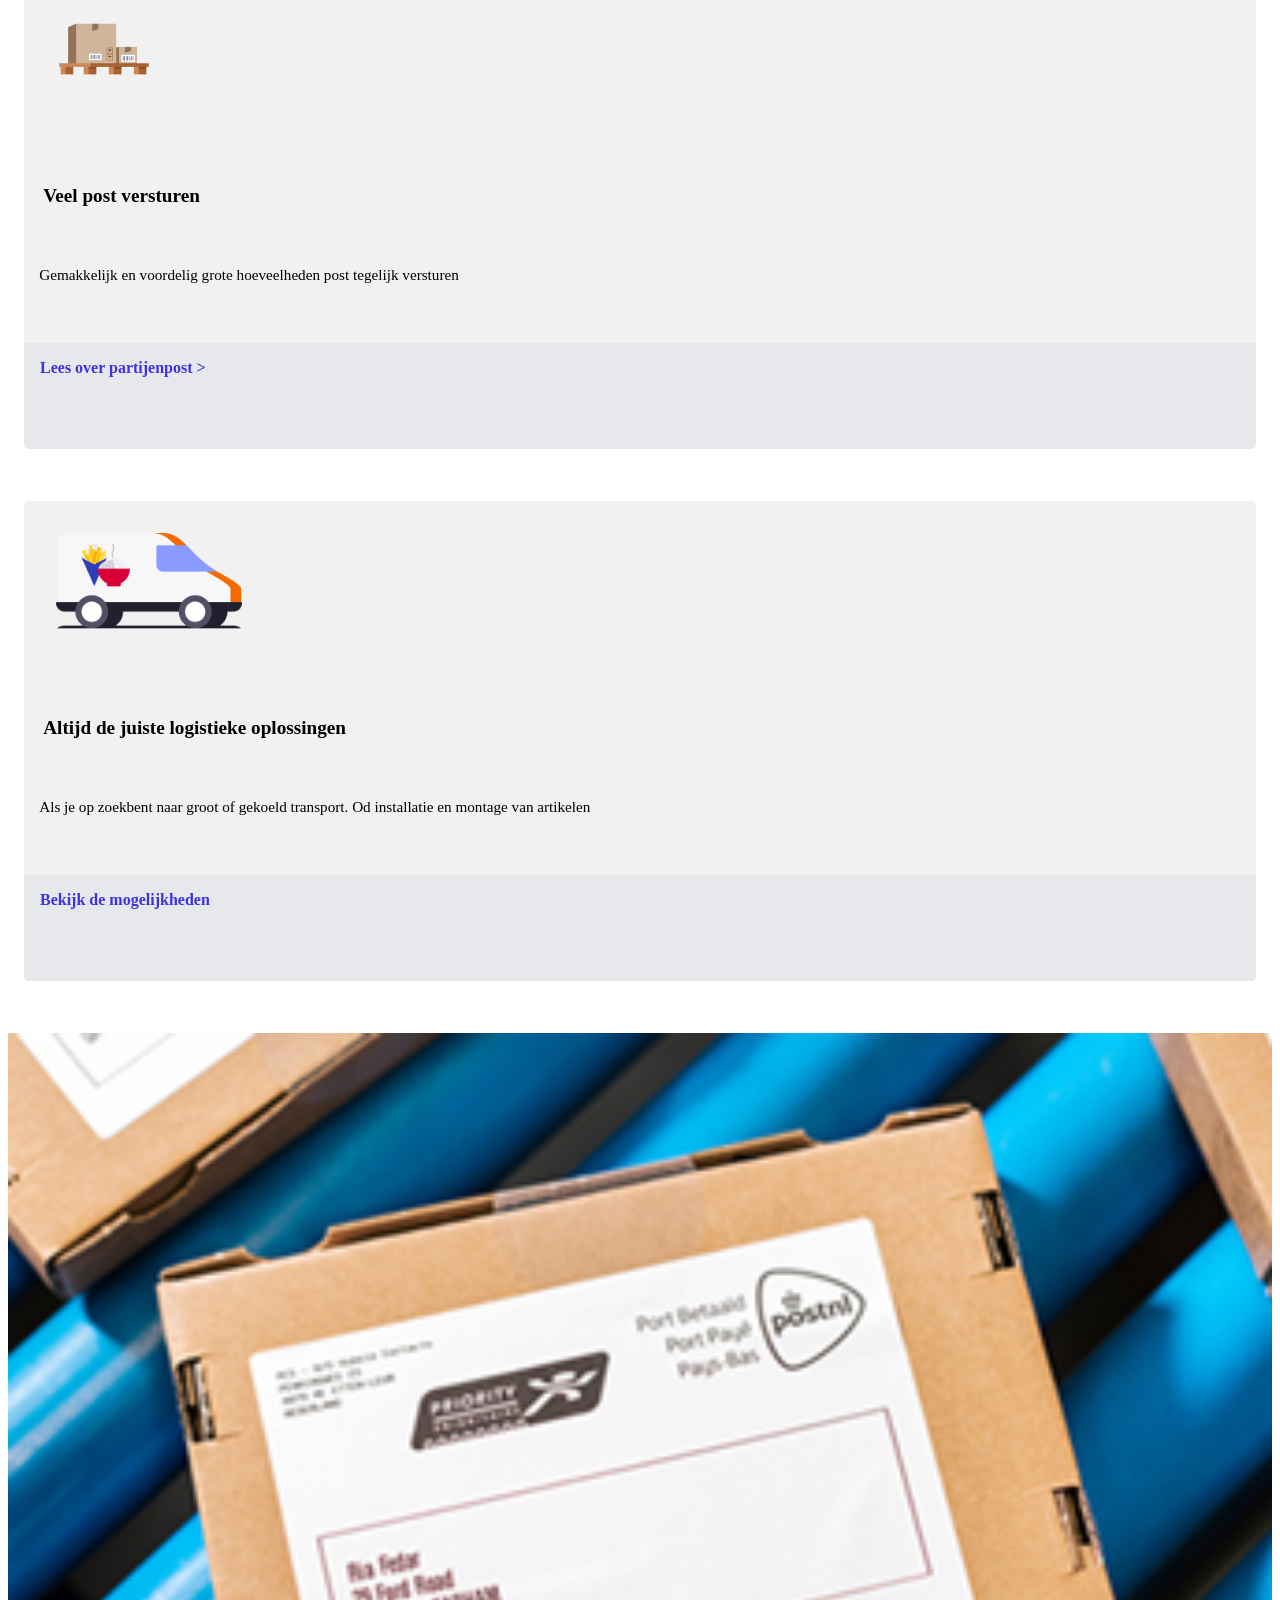
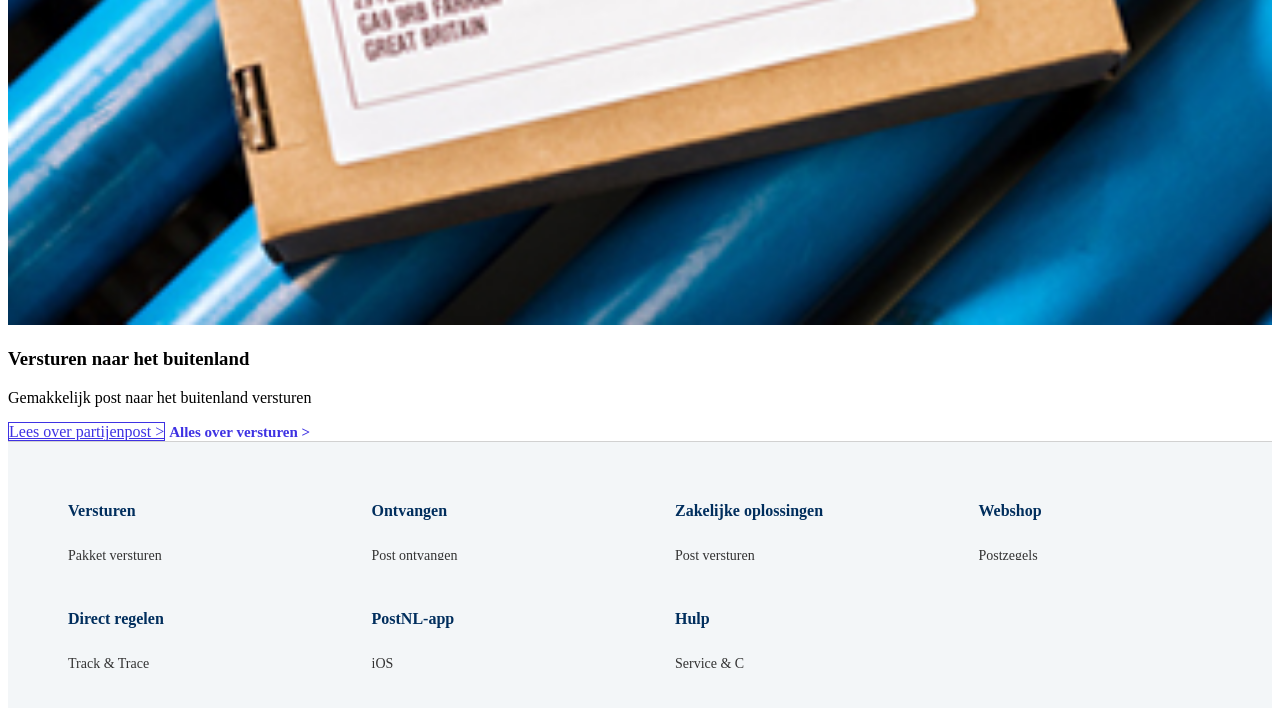
==== commit 520b712a: "Add top bar with navigation and utility buttons #2  added top bardoelgroep tabs, language selection," ====
--- a/index.html
+++ b/index.html
@@ -9,6 +9,26 @@
     <title>PostNL proto</title>
 </head>
 <body>
+
+    <div class="top-bar">
+        <nav class="doelgroep-tabs">
+            <a href="#" class="tab-active">Consument</a>
+            <a href="#" class="tab">Zakelijk</a>
+        </nav>
+
+        <div class="top-utils">
+            <button class="lang-btn">NL <span class="chevron"></span></button>
+            
+            <a href="#" class="icon-cart" aria-label="Winkelwagen">
+                </a>
+            
+            <a href="#" class="icon-portal" aria-label="Inloggen portaal">
+                </a>
+        </div>
+        
+    </div>
+
+    
     <header>
         <img src="/assets/icons/Vector.svg" alt="">
         <nav>
--- a/assets/images/styles/styles.css
+++ b/assets/images/styles/styles.css
@@ -5,30 +5,40 @@
     
 }
 
-/* Elke section is nu een grid-item */
+/* Elke section is nu een griditem */
 .hero-section, 
 .pakket-nav, 
 .search-form {
     width: 100%;
 }
-
-.header {
-    display: grid;
-    /* Kolom 1 pakt de ruimte van het logo, kolom 2 pakt de rest (auto) */
-    grid-template-columns: auto 1fr; 
-    align-items: center; /* Zorgt dat alles verticaal mooi in het midden staat */
-    padding: 10px 20px;
-    background-color: #fff;
-    border-bottom: 1px solid #D1D1D1;
-    height: 60px;
-}
-
-.header-actions {
-    justify-self: end; /* Duwt de menu-knop naar de rechterkant */
+/* header */
+header {
+    display:flex;
+    align-items:center; /* Zorgt dat alles verticaal mooi in het midden staat */
+    
+}
+header ul {
+    list-style: none;
+    display: none;
+}
+
+header nav{
+    align-items:self-end;
+}
+
+/* hamburger menu bij desktop */
+/* display none bij mobile */
+header form {
+    display: none;
+}
+
+header img {
+    grid-column: 1/1;
+    height: 2em;
 }
 
 .logo {
-    height: 30px; /* Houd het logo compact op mobiel */
+    height: 30px;
 }
 
 /* Hero section */
@@ -198,6 +208,10 @@
     border-bottom-right-radius: 5px;
 }
 
+/* aspect ratio zodat de kaarten in verhouding blijven */
+.section1, .section2, .section3 {
+    aspect-ratio: 3 / 4;
+}
 .section-footer-link a {
     color: white;
     text-decoration: none;
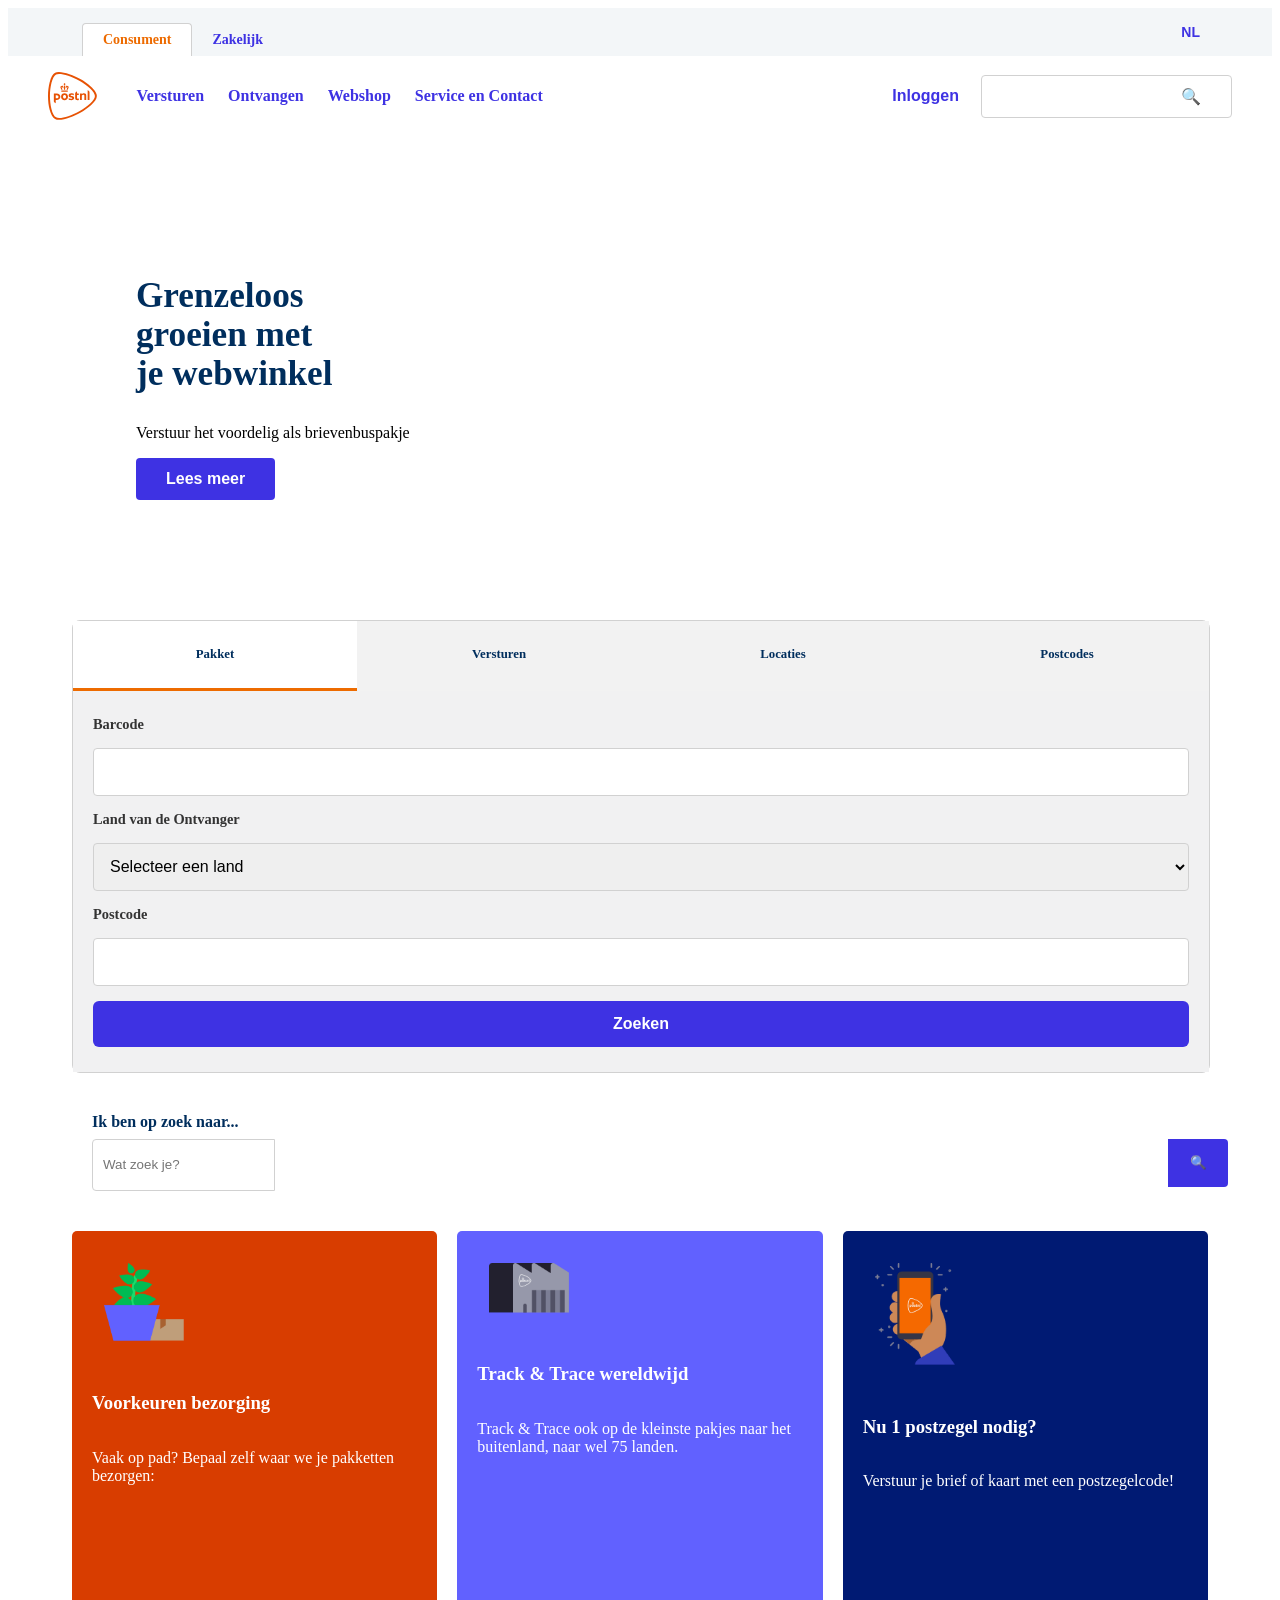
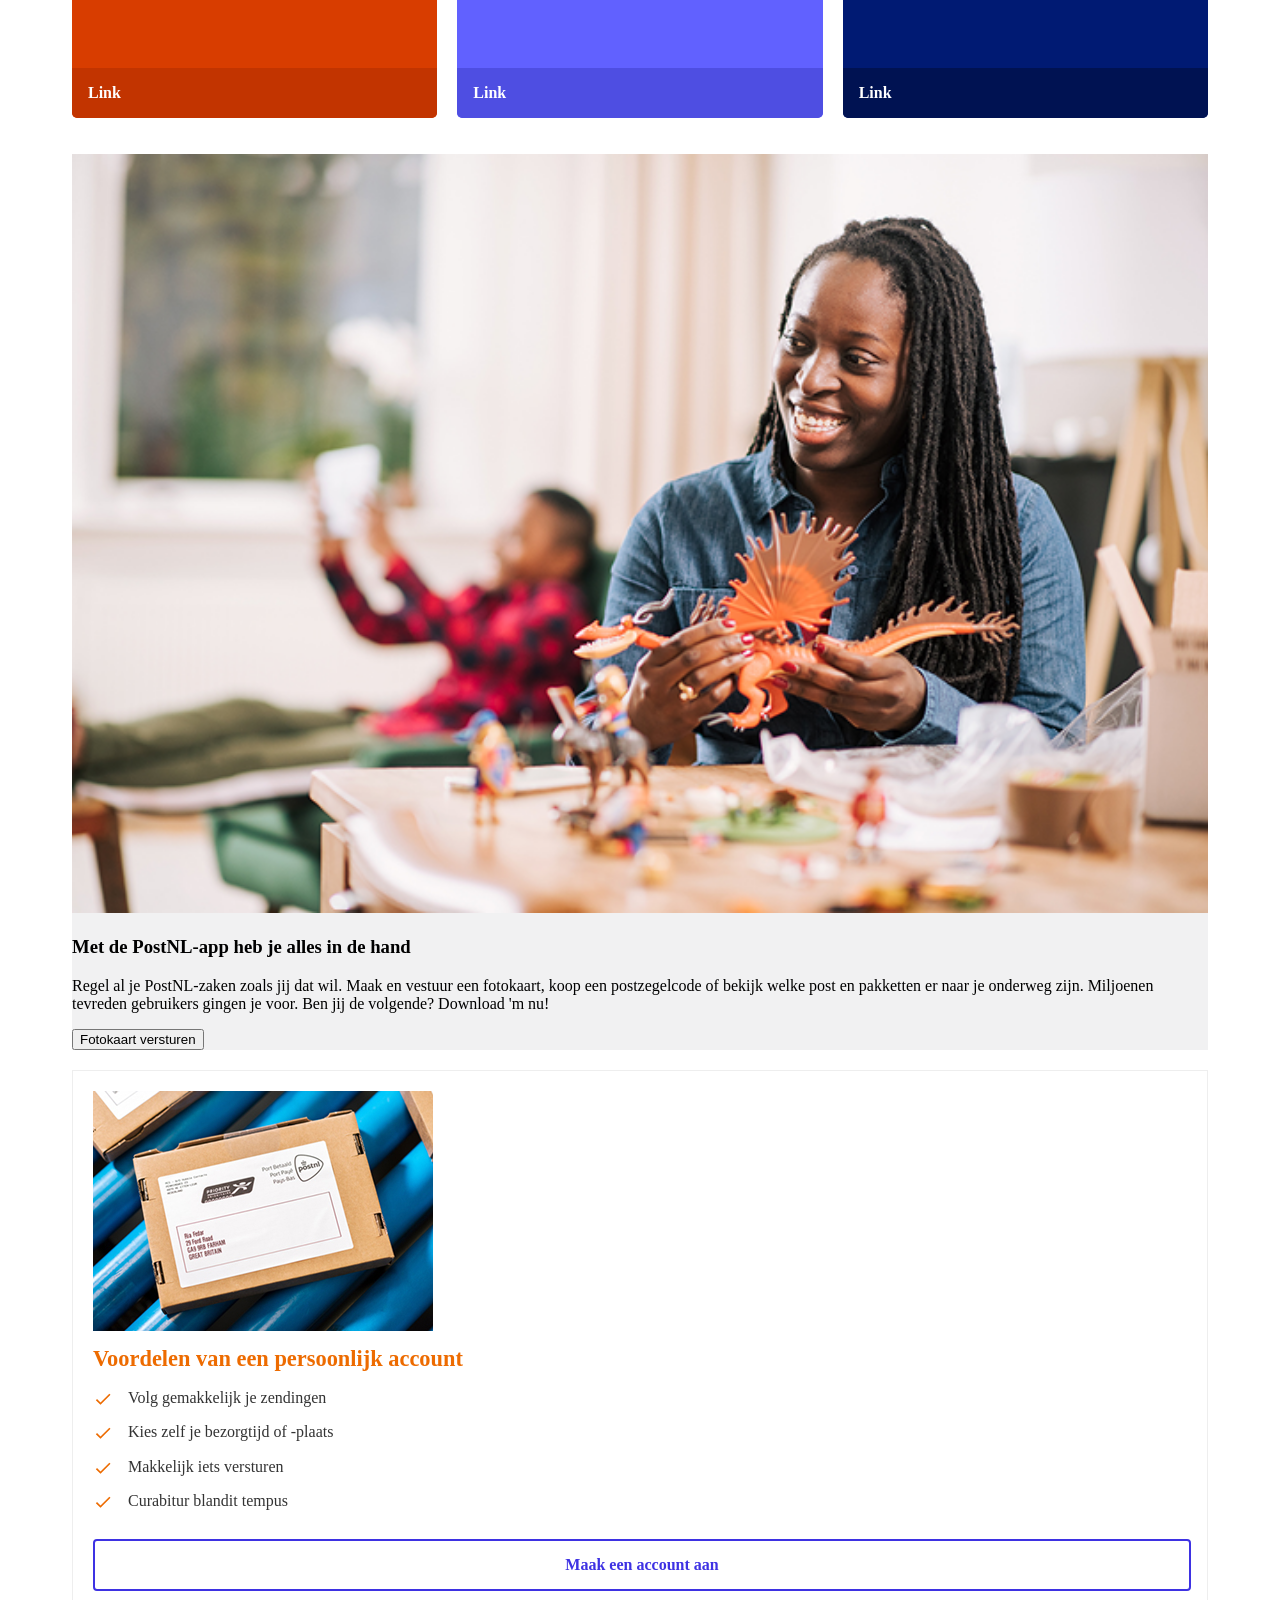
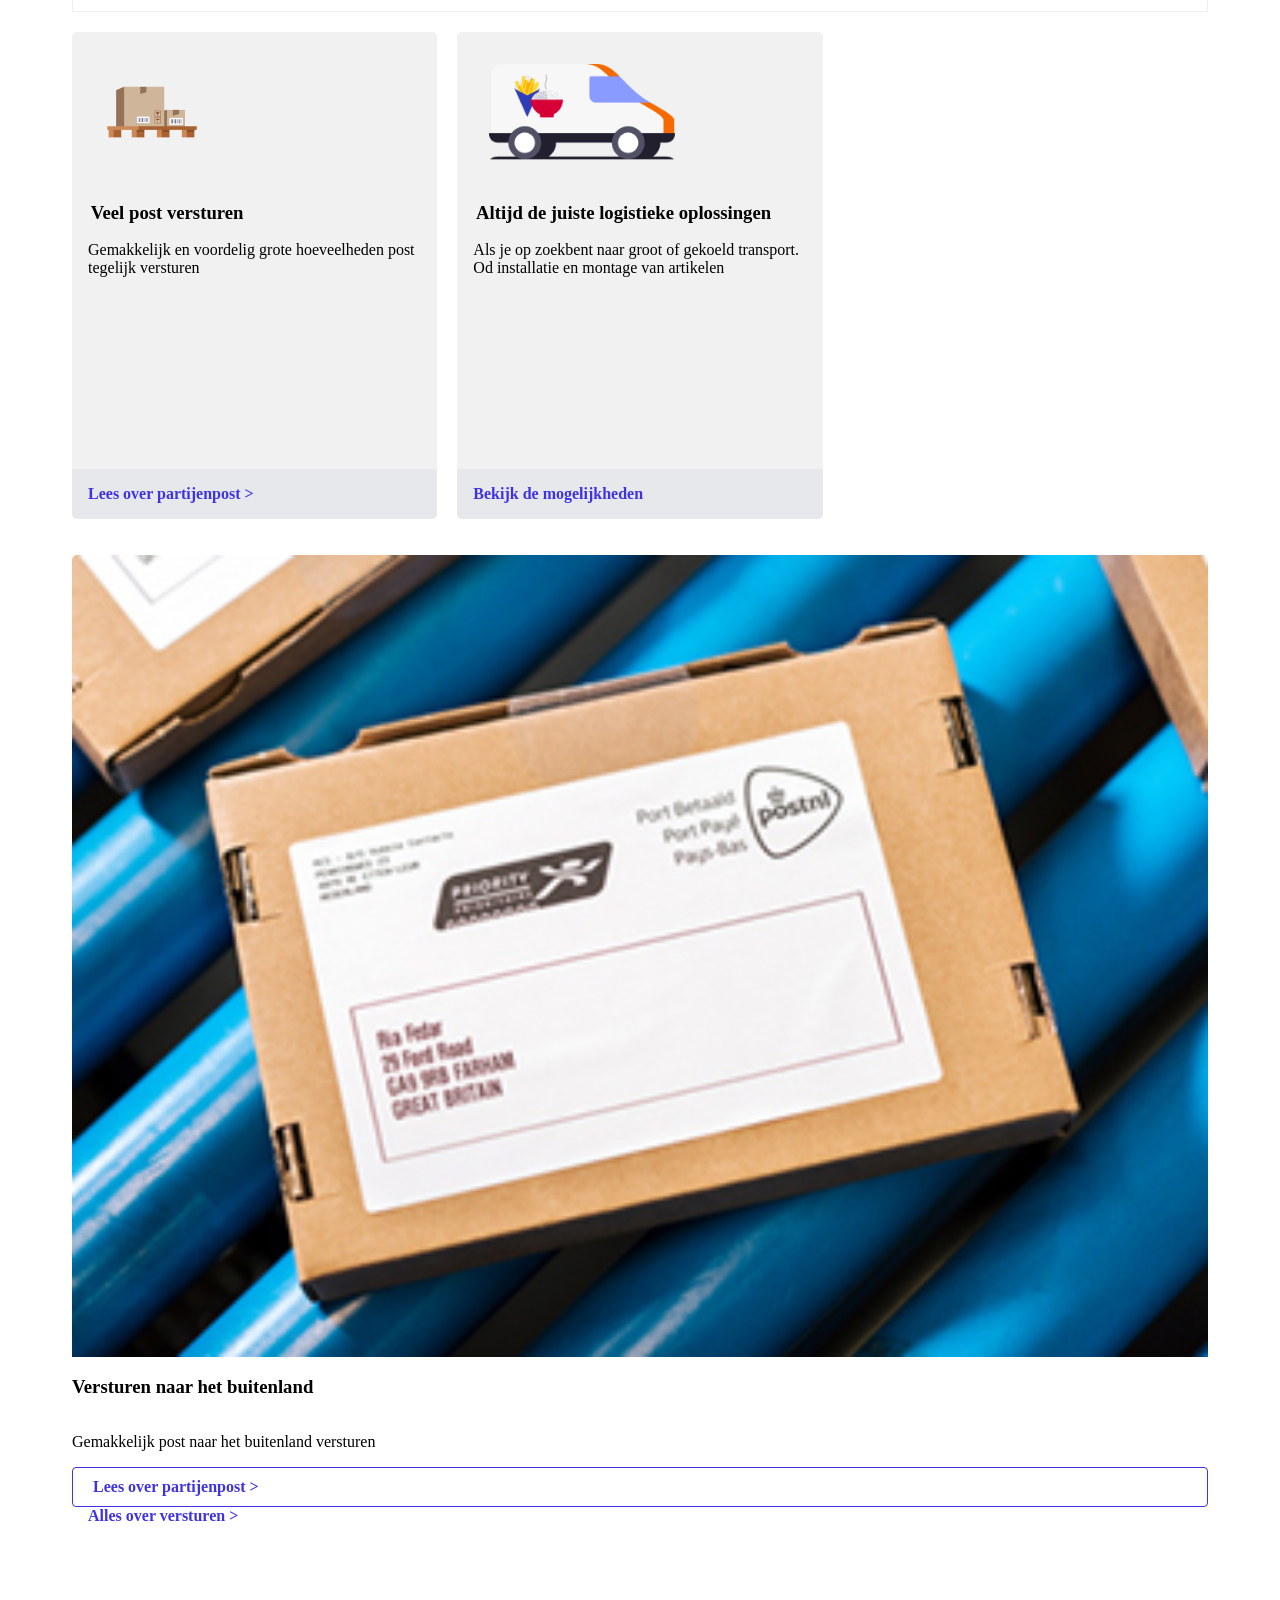
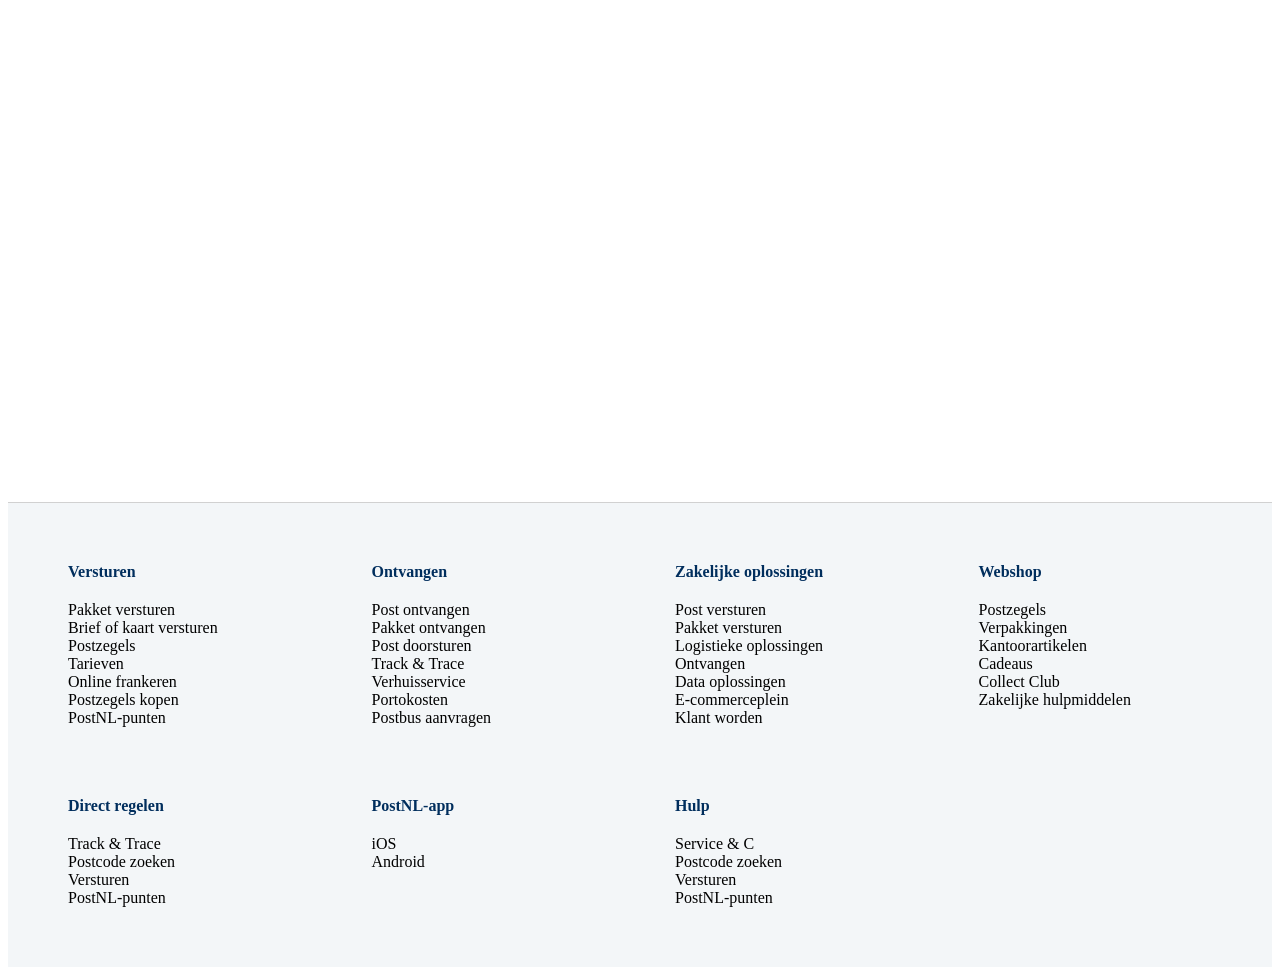
==== commit df94ba61: "Add responsive header and navigation with hamburger menu  #12    Added a responsive header with a ha" ====
--- a/index.html
+++ b/index.html
@@ -28,9 +28,16 @@
         
     </div>
 
-    
+
     <header>
-        <img src="/assets/icons/Vector.svg" alt="">
+        <img src="/assets/icons/Vector.svg" alt="PostNL">
+        <!-- hamburger menu -->
+        <button class="hamburger" id="hamburgerMenu">
+            <!-- span voor strepen -->
+             <span></span>
+             <span></span>
+             <span></span>
+        </button>
         <nav>
             <ul>
                 <li>Versturen</li>
@@ -38,11 +45,11 @@
                 <li>Webshop</li>
                 <li>Service en Contact</li>
             </ul>
-            <!-- button zonder  -->
+            <!-- button zonder  -->  
             <button>Inloggen </button>
             <form>
              <label for="Search">Zoeken</label> 
-             <input type="text" id="Search" placeholder="Ik ben op zoek naar...">
+             <input type="text" id="Search" placeholder="">
              <button type="submit">🔍</button>
             </form>
         </nav>
@@ -54,7 +61,7 @@
             <p>Verstuur het voordelig als brievenbuspakje</p>
             <form><button>Lees meer</button></form>
             <a href="#todo">Link</a>
-            <img src="/assets/images/postnldoos.jpg" alt="">
+            <img src="/assets/images/Postlijn.svglt=" alt="">
         </section>
 
         <section class="pakket-nav">
@@ -71,17 +78,18 @@
                 <!-- check workshop forms -->
                 <form> 
                     <label for="barcode">Barcode</label>
-                    <input type="text" id="barcode" required />
+                    <input type="text" id="barcode" required/>
 
                     <label for="ontvanger">Land van de Ontvanger</label>
                     <select id="ontvanger" required>
+                        <option value="" disabled selected>Selecteer een land</option>
                         <option value="Nederland">Nederland</option>
                         <option value="België">België</option>
                         <option value="Duitsland">Duitsland</option>
                     </select>
                         <!-- eventueel verplichte postcode 1234ab -->
                     <label for="postcode">Postcode</label>
-                    <input type="text" id="postcode" required />
+                    <input type="text" id="postcode" required/>
 
                     <button type="submit">Zoeken</button>
                 </form>
@@ -91,13 +99,13 @@
         <form class="search-form">
             <label class="form-label" for="Search">Ik ben op zoek naar...</label>
             <div class="input-wrapper">
-                <input class="form-input" type="text" id="Search" placeholder="Wat zoek je?" />
+                <input class="form-input" type="text" placeholder="Wat zoek je?" />
             </div>
             <button class="form-button" type="submit">🔍</button>
         </form>
 
         <section class="section1">
-            <img src="/assets/images/Illustration Package safeplace.png" alt="">
+            <img src="/assets/images/Illustration-Package-safeplace.png" alt="">
             <h3>Voorkeuren bezorging</h3>
             <p>Vaak op pad? Bepaal zelf waar we je pakketten bezorgen:</p>
             <div class="section-footer-link"><a href="Link">Link</a></div>
--- a/assets/images/styles/styles.css
+++ b/assets/images/styles/styles.css
@@ -2,28 +2,94 @@
     display: grid;
     grid-template-columns: 1fr; /* Eén kolom die de volle breedte pakt */
     gap: 20px; /* Automatische ruimte tussen je secties */
-    
-}
-
-/* Elke section is nu een griditem */
+}
+
+/* Elke section is een griditem */
 .hero-section, 
 .pakket-nav, 
 .search-form {
     width: 100%;
 }
+
+/* top-bar aanpassing */
+.top-bar {
+    display: flex;
+    justify-content: space-between;
+    align-items: stretch;
+    background-color: #F3F6F8; 
+    padding: 0 2em;
+    height: 3em;
+}
+
+.doelgroep-tabs {
+    display: flex;
+    align-items: flex-end; 
+}
+
+/* De algemene tab-stijl */
+.tab, .tab-active {
+    padding: 8px 20px;
+    text-decoration: none;
+    font-size: 14px;
+    font-weight: 700;
+    color: #3E32E3; /* PostNL Blauw */
+    transition: all 0.2s ease;
+}
+
+/*active tab */
+.tab-active {
+    background:white;
+    color: #ED6B00; 
+    border: 1px solid #D1D1D1;
+    border-bottom: 1px solid #ffffff; 
+    border-radius: 4px 4px 0 0;
+    margin-bottom: -1px; /* schuift */
+    margin-left:3em;
+}
+
+.top-utils {
+    display: flex;
+    align-items: center; /* Rechterkant centreren we verticaal */
+    gap: 15px;
+}
+
+/* De taalkeuze en iconen */
+.lang-btn {
+    background: none;
+    border: none;
+    color: #3E32E3;
+    font-weight: 700;
+    font-size: 14px;
+    cursor: pointer;
+    display: flex;
+    align-items: center;
+    gap: 4px;
+}
 /* header */
 header {
     display:flex;
     align-items:center; /* Zorgt dat alles verticaal mooi in het midden staat */
-    
-}
+    justify-content: space-between;
+    padding: 10px 20px;
+    position: relative;
+    z-index: 1001; /* Hoger dan de nav */
+    background: #fff;
+}
+
 header ul {
     list-style: none;
     display: none;
 }
 
 header nav{
-    align-items:self-end;
+    display: none; /* Veranderd van display:flex naar none voor JS interactie op mobiel */
+    position: absolute;
+    top: 100%; /* Begint direct waar de header stopt */
+    left: 0;
+    width: 100%;
+    background: #fff;
+    z-index: 1000; /* Lager dan de header balk */
+    box-shadow: 0 4px 10px rgba(0,0,0,0.1);
 }
 
 /* hamburger menu bij desktop */
@@ -33,13 +99,133 @@
 }
 
 header img {
-    grid-column: 1/1;
-    height: 2em;
+    height: 3em;
 }
 
 .logo {
-    height: 30px;
-}
+    height: 3em;
+}
+
+/* hamburger menu */
+.hamburger {
+    background: none;
+    border: none;
+    display: flex;
+    flex-direction: column;
+    gap: 4px;
+    cursor: pointer;
+    padding: 10px;
+}
+
+.hamburger span {
+    display: block;
+    width: 25px;
+    height: 2px; /* Dikte van de streepjes */
+    background-color: #3E32E3; /* Het specifieke PostNL blauw */
+    border-radius: 2px;
+}
+
+/* mediaquer voor hamburger menu */
+@media (min-width: 1024px) {
+    .hamburger {
+        display: none;
+    }
+
+    header {
+        padding: 0 40px;
+        height: 80px;
+    }
+
+    header nav {
+        display: flex; /* Zichtbaar op desktop */
+        position: static;
+        width: auto;
+        box-shadow: none;
+        margin-left: 40px;
+        align-items: center;
+        justify-content: space-between;
+        flex-grow: 1;
+    }
+    /* lijst tonen */
+    header ul {
+        display: flex;
+        gap: 24px;
+        margin: 0;
+        padding: 0;
+    }
+
+    header ul li {
+        color:#3E32E3;
+        font-weight: 600;
+        cursor: pointer;
+    }
+
+    /* login knop styling */
+    header nav button {
+        background: none;
+        border: none;
+        color: #3e32e3;
+        font-weight: 700;
+        font-size: 16px;
+        cursor: pointer;
+        margin-left:auto;
+        margin-right: 1em;
+    }
+
+    /* zoek form */
+    header form {
+        display: flex;
+        border:1px solid #d1d1d1;
+        border-radius: 4px;
+        padding: 5px 8px;
+    }
+
+    header form input {
+        border: none;
+        outline: none;
+        padding: 8px
+    }
+    header form label {
+        display: none;
+    }
+}
+
+@media (max-width: 1023px) {
+    header {
+        height: 64px;
+        border-bottom: 1px solid #eee;
+    }
+
+    /* inreactie met js animaties */
+    header nav.open {
+        display: flex;
+        flex-direction: column;
+        padding: 2em;
+        top: 64px;
+    }
+
+    .hamburger {
+        order: 2;
+    }
+
+    header img {
+        height:3em;
+    }
+}
+
+/* hamburger animatie */
+.hamburger.active span:nth-child(1) {
+    transform: translateY(6px) rotate(45deg);
+}
+
+.hamburger.active span:nth-child(2) {
+    opacity: 0; /* Middelste lijn verdwijnt */
+}
+
+.hamburger.active span:nth-child(3) {
+    transform: translateY(-6px) rotate(-45deg);
+}
+
 
 /* Hero section */
 .hero-section {
@@ -49,7 +235,7 @@
     padding: 40px 20px;
     background-color: white;
     overflow: hidden; /*background images zorgen niet voor scrollbar*/
-    max-width: fit-content;
+    max-width: 100%;
 }
 
 /* kan weg ivm globale styleguide */
@@ -60,11 +246,10 @@
     line-height: 1.1;
     margin-bottom: 15px;
     font-weight: 800;
-    /* mediaquery line width.. */
 }
 
 .hero-section button {
-    background-color: #6262ff; /* The specific button blue */
+    background-color: #3E32E3; /* Corrected to PostNL blue */
     color: white;
     border: none;
     padding: 12px 30px;
@@ -73,17 +258,41 @@
     font-size: 1rem;
     cursor: pointer;
     margin-bottom: 20px;
-    
+}
+
+/* hero section responsive*/
+@media (min-width: 1024px) {
+    .hero-section {
+        display: grid;
+        grid-template-columns: 1fr 1fr;
+        grid-template-rows: auto auto auto;
+        align-items: center;
+        padding: 5em 4em;
+    }
+
+    .hero-section img {
+        grid-column: 2;
+        grid-row: 1 / span 3;
+        width: 100%;
+        height: auto;
+    }
+
+    .hero-section h1 { grid-column: 1; grid-row: 1; }
+    .hero-section p { grid-column: 1; grid-row: 2; }
+    .hero-section form { grid-column: 1; grid-row: 3; }
+    .hero-section a { display: none; }
 }
 
 /* Pakket Navigatietabs*/
 .pakket-nav {
-    background-color: #ffffff;
+    background-color: #F1F1F2;
     border-radius: 8px;
     margin: 0;
     width: 100%;
     display: flex;
     flex-direction: column;
+    border: 1px solid #D1D1D1;
+    min-width: 370px;
 }
 
 /* tab balk */
@@ -120,7 +329,7 @@
 /* Formulier Styling */
 .tabcontent {
     padding: 25px 20px;
-    background-color: f1f1f2;
+    background-color:#F1F1F2;
 }
 
 .tabcontent form {
@@ -135,32 +344,24 @@
     color: #333333;
 }
 
-.tabcontent input {
+.tabcontent input, .tabcontent select {
     padding: 12px;
     border: 1px solid #D1D1D1;
     border-radius: 4px;
     font-size: 1rem;
-    color: #666666;
+    height: 48px; /* Gefixed voor klikbaarheid */
+    box-sizing: border-box;
 }
 
 .tabcontent button {
-    background-color: #6262FF;
+    background-color: #3E32E3;
     color: white;
     padding: 14px;
     border: none;
     border-radius: 6px;
     font-weight: 700;
     font-size: 1rem;
-    margin-top: 10px;
     cursor: pointer;
-}
-
-.tabcontent input, 
-.tabcontent select, 
-.tabcontent button {
-    height: 1em; 
-    width: 75%;
-    /* font-size: 16px; */
 }
 
 .search-form {
@@ -182,6 +383,7 @@
     height: 48px;
     border: 1px solid #D1D1D1;
     border-radius: 4px 0 0 4px;
+    padding-left: 10px;
 }
 
 .form-button {
@@ -202,197 +404,98 @@
     text-decoration: none;
     font-weight: 700;
     font-size: 1rem;
-    display: block; /* Zorgt dat de link de hele breedte pakt */
-    /* min-height: 0.5em; */
+    display: block; 
     border-bottom-left-radius: 5px;
     border-bottom-right-radius: 5px;
+    margin-top: auto; /* Zorgt dat de footer altijd onderaan staat */
 }
 
 /* aspect ratio zodat de kaarten in verhouding blijven */
-.section1, .section2, .section3 {
+
+/* aspect ratio zodat de kaarten in verhouding blijven */
+.section1, .section2, .section3, .section6, .section7, .section8 {
+    display: flex;
+    flex-direction: column;
     aspect-ratio: 3 / 4;
-}
+    border-radius: 5px;
+    
+    /* MINIMALE AFMETINGEN */
+    min-height: 375px; 
+    min-width: 280px;  
+    
+    overflow: hidden;
+}
+.section1, .section2, .section3,  .section6, .section7 { 
+    display: flex;
+    flex-direction: column;
+    aspect-ratio: 3 / 4;
+    border-radius: 5px;
+    min-height: 25em;
+    overflow: hidden;
+
+    max-width: 455px; 
+    max-height: 600px; 
+
+    /* Centreren in hun grid-vak op desktop */
+    justify-self: center; 
+    width: 100%;
+}
+
 .section-footer-link a {
     color: white;
     text-decoration: none;
 }
-.section1 {
-    display: grid;
-    grid-template-columns: 1fr;
-    background-color: #D83D00;
-    border-radius: 5px;
-    min-height: 30em;
-
-}
-
-.section1 img {
-    height: em;
-    margin: 2em;
-    
-    
-}
-
-
-.section1 h3 {
-    font-size: 1.2rem;
-    color:white; 
-    margin: 0;
-}
-
-.section1 p {
-    font-size: 0.95rem;
-    color: white;
-    line-height: 1.5;
-    
-}
-
-.section1 div {
-    background-color: #C23400;
-}
-
-/* section2 blue */
-.section2 {
-    display: grid;
-    grid-template-columns: 1fr;
-    background-color: #6161FF;
-    border-radius: 5px;
-    min-height: 30em;
-
-}
-
-.section2 img {
-    height: em;
-    margin: 2em;
-    
-    
-}
-
-
-.section2 h3 {
-    font-size: 1.2rem;
-    color:white; 
-    margin: 0;
-}
-
-.section2 p {
-    font-size: 0.95rem;
-    color: white;
-    line-height: 1.5;
-    
-}
-
-.section2 div{
-    background-color: #4E4EE2;
-}
-
-
-/* info blocks */
-.section3 {
-    display: grid;
-    grid-template-columns: 1fr;
-    background-color: #D83D00;
-    border-radius: 5px;
-    min-height: 30em;
-
-}
-
-.section3 img {
-    height: em;
-    margin: 2em;
-    
-    
-}
-
-.section3 h3 {
-    font-size: 1.2rem;
-    color:white; 
-    margin: 0;
-}
-
-.section3 p {
-    font-size: 0.95rem;
-    color: white;
-    line-height: 1.5;
-    
-}
-
-/* info blocks */
-.section3 {
-    display: grid;
-    grid-template-columns: 1fr;
-    background-color: #001A73;
-    border-radius: 5px;
-    min-height: 30em;
-
-}
-
-.section3 img {
-    height: em;
-    margin: 2em;
-    
-    
-}
-
-
-.section3 h3 {
-    font-size: 1.2rem;
-    color:white; 
-    margin: 0;
-}
-
-.section3 p {
-    font-size: 0.95rem;
-    color: white;
-    line-height: 1.5;
-    
-}
-
-.section3 div {
-    background-color: #001252;
-}
-
+
+.section1 { background-color: #D83D00; }
+.section1 img { width: 80px; margin: 2em; }
+.section1 h3, .section1 p { padding: 0 20px; color: white; }
+.section1 div { background-color: #C23400; }
+
+.section2 { background-color: #6161FF; }
+.section2 img { width: 80px; margin: 2em; }
+.section2 h3, .section2 p { padding: 0 20px; color: white; }
+.section2 div{ background-color: #4E4EE2; }
+
+.section3 { background-color: #001A73; }
+.section3 img { width: 80px; margin: 2em; }
+.section3 h3, .section3 p { padding: 0 20px; color: white; }
+.section3 div { background-color: #001252; }
+
+/* @mediaq info cards */
+@media (min-width: 768px) {
+    main {
+        grid-template-columns: 1fr 1fr 1fr;
+        padding: 2em 4em;
+    }
+
+    .hero-section, .pakket-nav, .search-form, .section4, .section5, .section8 {
+        grid-column: 1 / span 3;
+    }
+}
 
 /* content info cards */
-
-.section4 img {
-    width: 100%;
-}
-
-.section4 {
-    background-color: #F1F1F2;
-    margin-top: 1em;
-}
-
+.section4 img { width: 100%; }
+.section4 { background-color: #F1F1F2; margin-top: 1em; }
 
 .section5 {
     background-color: white;
-    /* veranderen? */
     display: grid;
     gap: 15px;
     padding: 20px;
-}
-
-.section5 h3 {
-    color: #ED6B00; 
-    font-size: 1.4rem;
-    margin: 0;
-}
-.section5 ul {
-    list-style:  none;
-    margin: 0;
-    padding: 0;
-}
-
+    border: 1px solid #eee;
+}
+
+.section5 h3 { color: #ED6B00; font-size: 1.4rem; margin: 0; }
+.section5 ul { list-style: none; margin: 0; padding: 0; }
 .section5 li {
     position: relative;
-    padding-left: 35px; /* Ruimte voor het vinkje */
+    padding-left: 35px;
     margin-bottom: 12px;
     line-height: 1.4;
     font-size: 16px;
     color: #333;
 }
 
-/* vinkje-icon toevoegen via CSS zonder html aan te passen */
 .section5 li::before {
     content: '';
     position: absolute;
@@ -404,164 +507,61 @@
 }
 
 .btn-account {
-    /* Gedrag en Formaat */
     display: flex;
     justify-content: center;
     align-items: center;
-    width: 100%;             /* Volledige breedte voor mobiel */
-    height: 3em;            /* Ideale hoogte voor duimbesturing */
-    
-    /* Kleuren en Tekst */
+    width: 100%;
+    height: 3em;
     background-color: white;
     color: #3E32E3;
-    text-decoration: none;     /* Verwijder de onderstreping */
+    text-decoration: none;
     border: 2px solid #3E32E3;
     font-weight: 700;
     font-size: 16px;
     border-radius: 4px;
-    box-sizing: border-box;
     transition: background-color 0.2s;
 }
 
-/* Effect wanneer je de knop indrukt op je scherm */
-.btn-account:active {
-    background-color: #2b22a8;
-}
-
 /* info tabs 2 */
-/* Veel post versturen */
-
-.section6 {
-    display: grid;
-    grid-template-columns: 1fr;
+.section6, .section7 {
+    display: flex;
+    flex-direction: column;
     background-color: #F1F1F2;
     border-radius: 5px;
-    min-height: 30em;
-    margin: 1em;
-    
-
-}
-
-.section6 img {
-    height: 6em;
-    margin: 2em;
-    
-    
-}
-
-
-.section6 h3 {
-    font-size: 1.2rem;
+    min-height: 20em;
     margin: 0;
-    margin-left: 1em;
-    
-
-}
-
-.section6 p {
-    font-size: 0.95rem;
-    line-height: 1.5;
-    margin-left: 1em;
-    margin-bottom: 0;
-    margin-top: 0;
-}
-
-.section6 div {
-    background-color: #E7E8EB;
-
-}
-
-.section6 a {
-    color: #3E32E3;
-}
-
-/* Altijd de juiste oplossingen */
-.section7 {
-    display: grid;
-    grid-template-columns: 1fr;
-    background-color: #F1F1F2;
-    border-radius: 5px;
-    min-height: 30em;
-    margin: 1em;
-    
-
-}
-
-.section7 img {
-    height: 6em;
-    margin: 2em;
-    
-    
-}
-
-
-.section7 h3 {
-    font-size: 1.2rem;
-    margin: 0;
-    margin-left: 1em;
-    
-
-}
-
-.section7 p {
-    font-size: 0.95rem;
-    line-height: 1.5;
-    margin-left: 1em;
-    margin-bottom: 0;
-    margin-top: 0;
-}
-
-.section7 div {
-    background-color: #E7E8EB;
-    
-}
-
-.section7 a {
-    color: #3E32E3;
-}
-
-
-/* Versturen naar het buitenland */
-
-.section8 img {
-    width: 100%;
-}
-
-.section8 {
-    margin-top: 1em;
-}
-/* 2 buttons 1 outline een geen */
-
-
-
-/* VARIANT 1: De Outline Button (Blauwe rand, witte vulling) */
-/* Zoals te zien in image_e31f4a.png */
+}
+
+.section6 img, .section7 img { height: 6em; width: fit-content; margin: 2em; }
+.section6 h3, .section7 h3, .section6 p, .section7 p { padding: 0 1em; margin: 0.5em 0; }
+.section6 div, .section7 div { background-color: #E7E8EB; margin-top: auto; }
+.section6 a, .section7 a { color: #3E32E3; }
+
+.section8 img { width: 100%; }
+.section8 { margin-top: 1em; }
+
 .btn-outline {
     background-color: #ffffff;
-    color: #3E32E3;           /* PostNL Actieblauw */
+    color: #3E32E3;
     border: 1.5px solid #3E32E3;
-    height: 2em;
+    padding: 10px 20px;
+    text-decoration: none;
+    display: inline-block;
+    border-radius: 4px;
+    font-weight: 600;
 }
 
 .btn-link {
     color: #3E32E3;
     text-decoration: none;
     font-weight: 600;
-    font-size: 15px;
-    display: inline-flex;
-    align-items: center;
-}
-
+    margin-left: 1em;
+}
 
 /* accordion footer voor mobile */
 .site-footer {
-    background-color: #F3F6F8; /* De lichtgrijze achtergrond uit image_24178d */
-    padding: 0;
+    background-color: #F3F6F8;
     border-top: 1px solid #D1D1D1;
-}
-
-.footer-group {
-    border-bottom: 1px solid #D1D1D1;
 }
 
 .footer-group h4 {
@@ -571,78 +571,37 @@
     padding: 20px;
     margin: 0;
     font-size: 16px;
-    color: #002E5D; /* PostNL Navy */
+    color: #002E5D;
     cursor: pointer;
 }
 
-/* Het blauwe pijltje uit image_24178d */
 .footer-group h4::after {
     content: '';
-    width: 12px;
-    height: 12px;
-    border-right: 2px solid #3E32E3; /* PostNL Blauw */
+    width: 8px;
+    height: 8px;
+    border-right: 2px solid #3E32E3;
     border-bottom: 2px solid #3E32E3;
-    transform: rotate(45deg); /* Pijltje omlaag */
+    transform: rotate(45deg);
     transition: transform 0.3s;
 }
 
-/* De lijst met links verbergen op mobiel */
 .footer-group ul {
     list-style: none;
     padding: 0 20px 20px 20px;
     margin: 0;
-    display: none; /* Standaard inklappen */
-    max-height: 0;       /* Begin op 0 hoogte */
-    overflow: hidden;    /* Verberg de tekst */
-    transition: max-height 0.3s ease-out, padding 0.3s ease;
-}
-
-.footer-group li {
-    padding: 8px 0;
-    color: #333;
-    font-size: 14px;
-}
-
-/* interactive gedeelte opzoeken..... */
-.footer-group.is-open ul {
-    display: block; /* Toon de links */
-    max-height: 500px;   /* Geef het genoeg ruimte om uit te klappen */
-    padding: 0 20px 20px 20px;
-    opacity: 1;
-}
-
-/* feedforward pijltje draaien en replace met css */
-.footer-group.is-open h4::after {
-    transform: rotate(-135deg); /* Pijltje omhoog draaien */
-}
-
-.footer-group h4 {
-    cursor: pointer;
-}
-
-/*  feedback voor desktop gebruikers */
-.footer-group h4:hover {
-    background-color: rgba(0, 0, 0, 0.02);
-}
-
-/* responsive (naast elkaar) */
+    display: none;
+}
+
+.footer-group.is-open ul { display: block; }
+.footer-group.is-open h4::after { transform: rotate(-135deg); }
+
 @media (min-width: 600px) {
     .footer-inner {
         display: grid;
-        grid-template-columns: repeat(4, 1fr); /* 4 gelijke kolommen */
+        grid-template-columns: repeat(4, 1fr);
         gap: 30px;
         padding: 40px;
     }
-
-    .footer-group h4::after {
-        display: none; /* Pijltjes weg op desktop */
-    }
-
-    .footer-group ul {
-        display: block; /* Altijd zichtbaar op desktop */
-    }
-    
-    .footer-group {
-        border-bottom: none;
-    }
+    .footer-group h4::after { display: none; }
+    .footer-group ul { display: block; }
 }
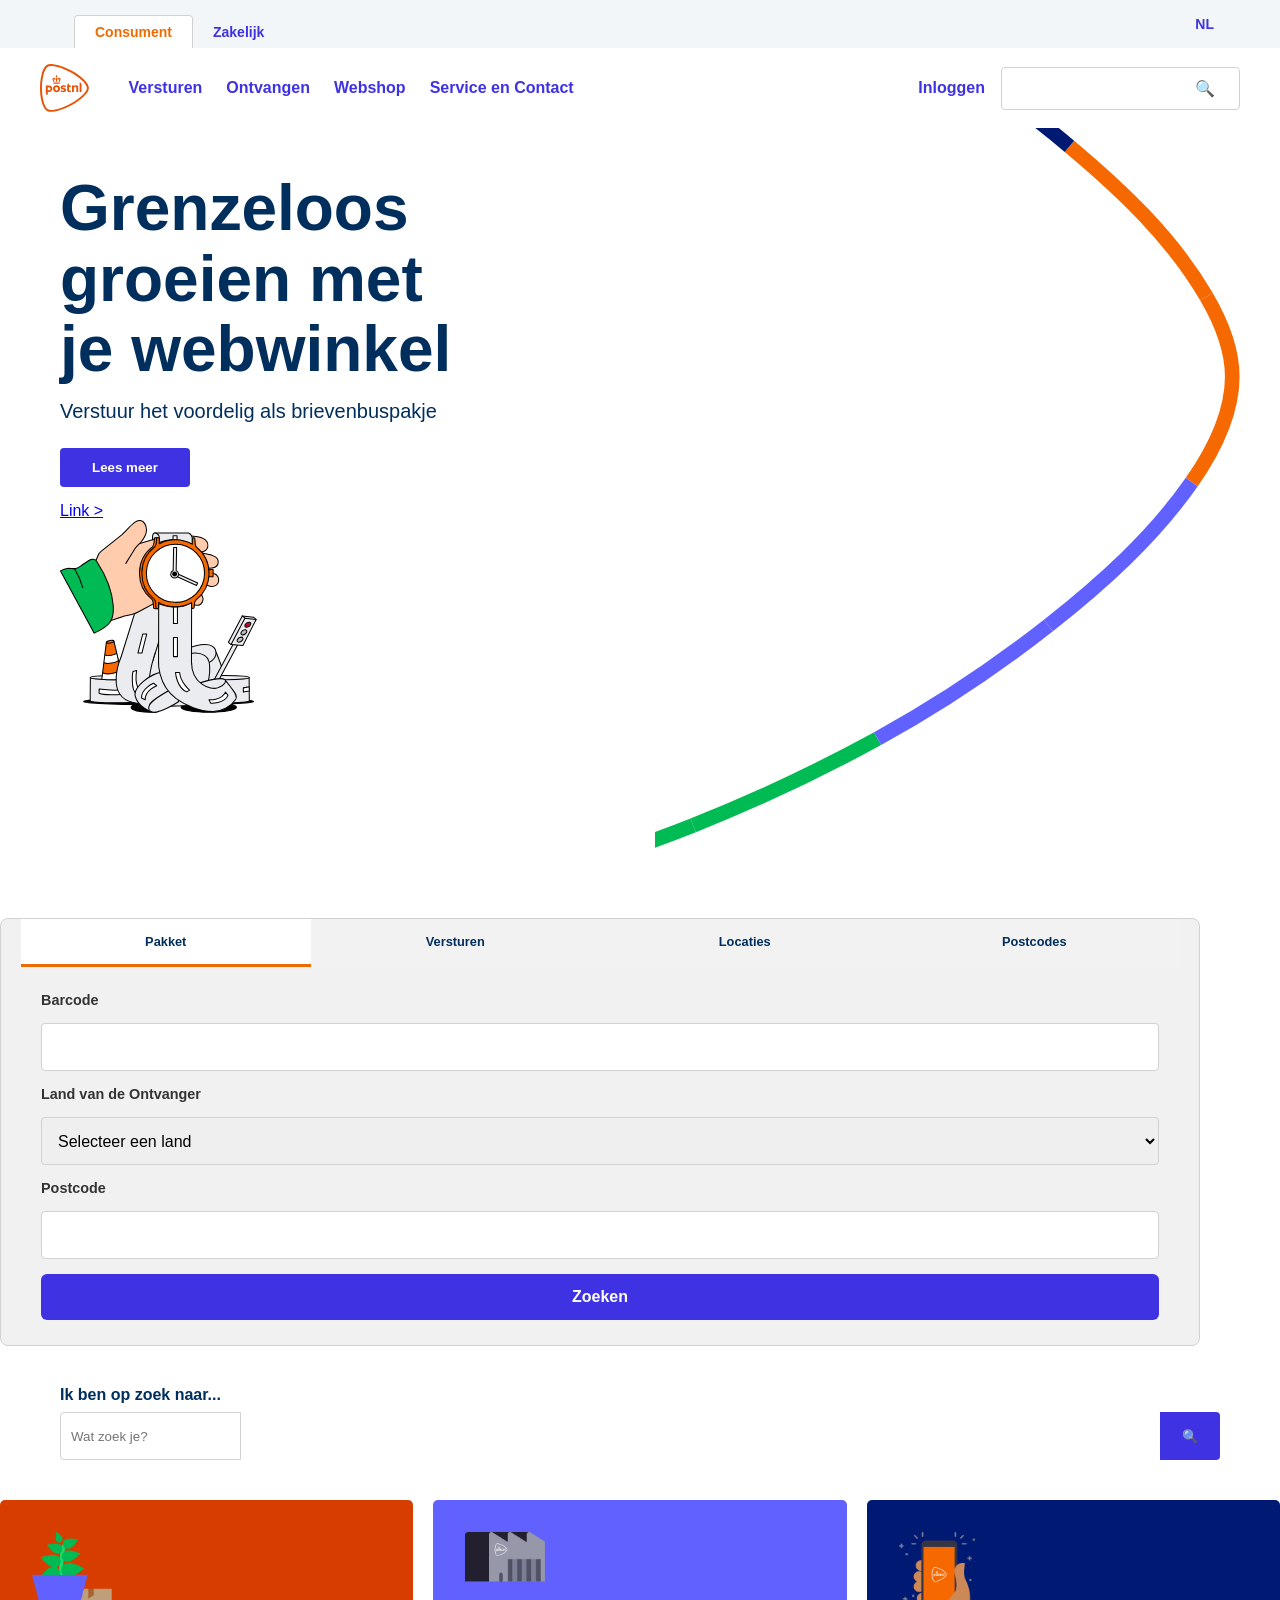
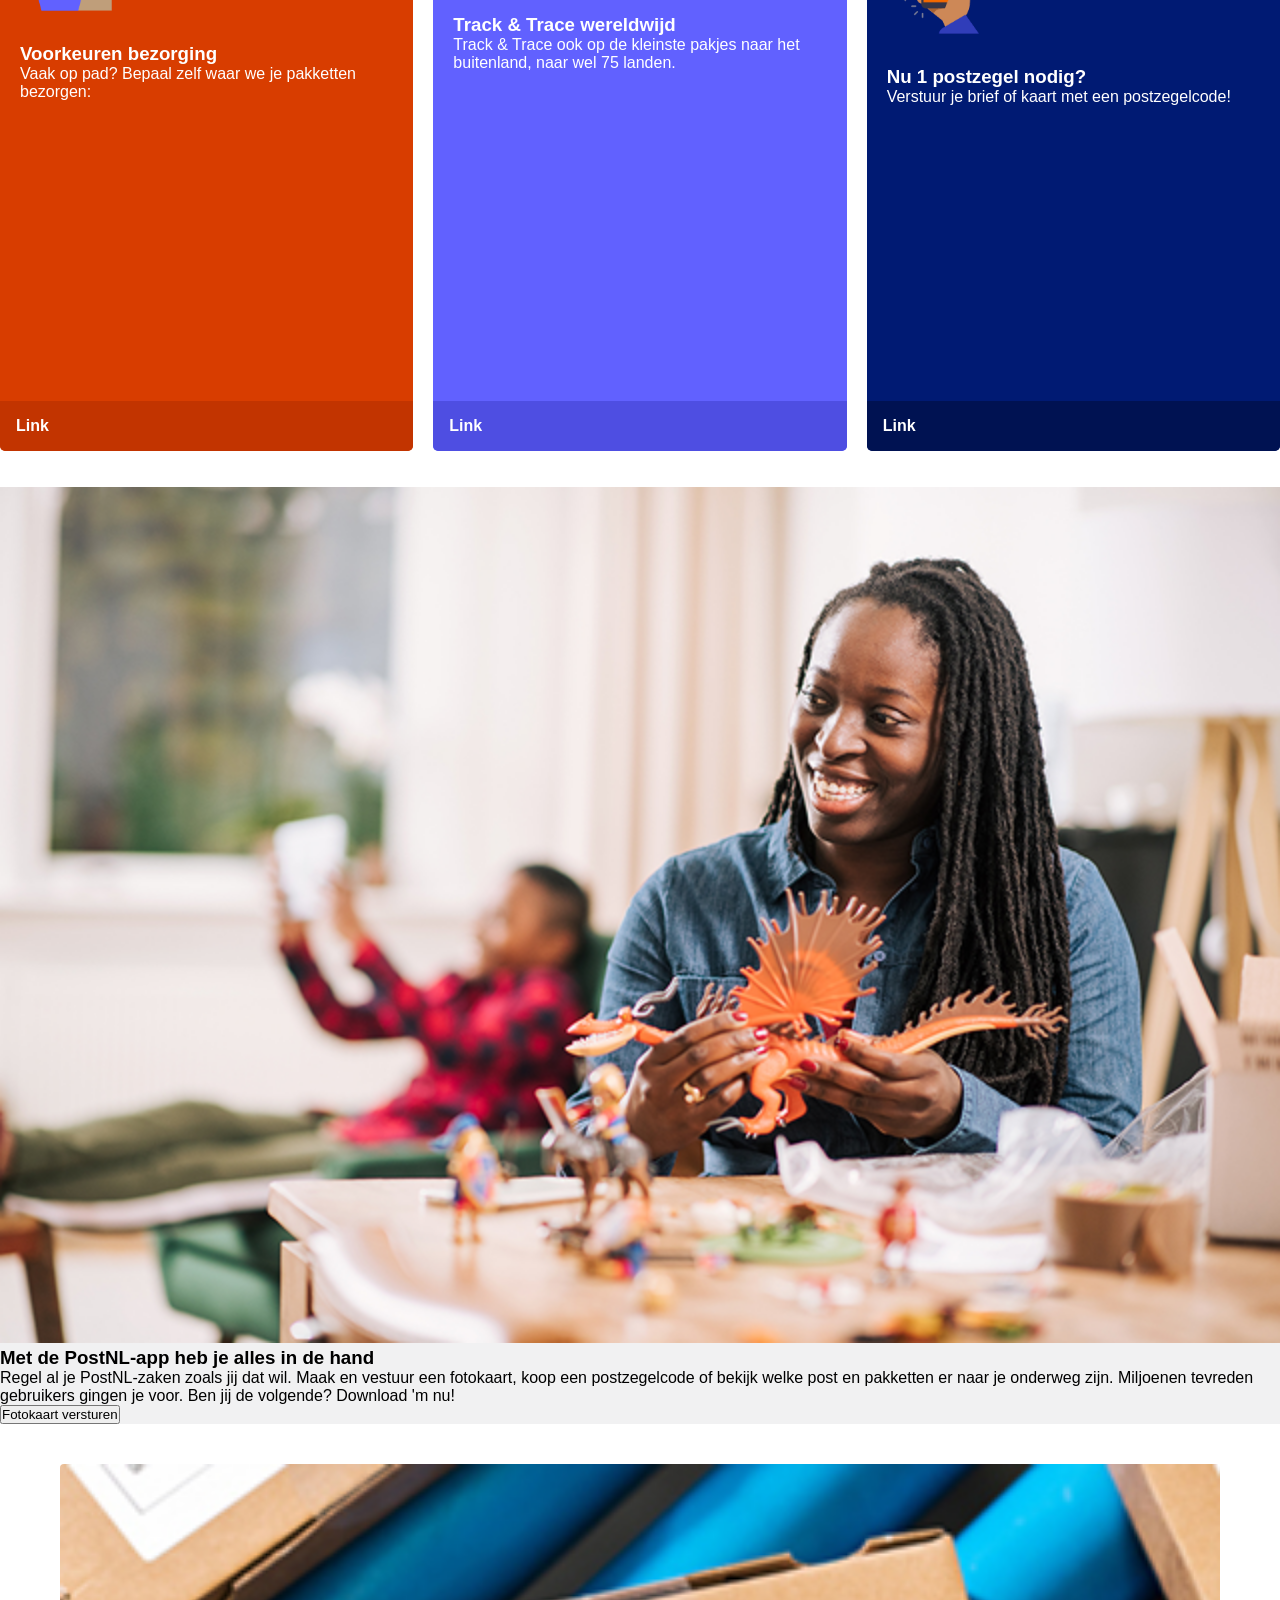
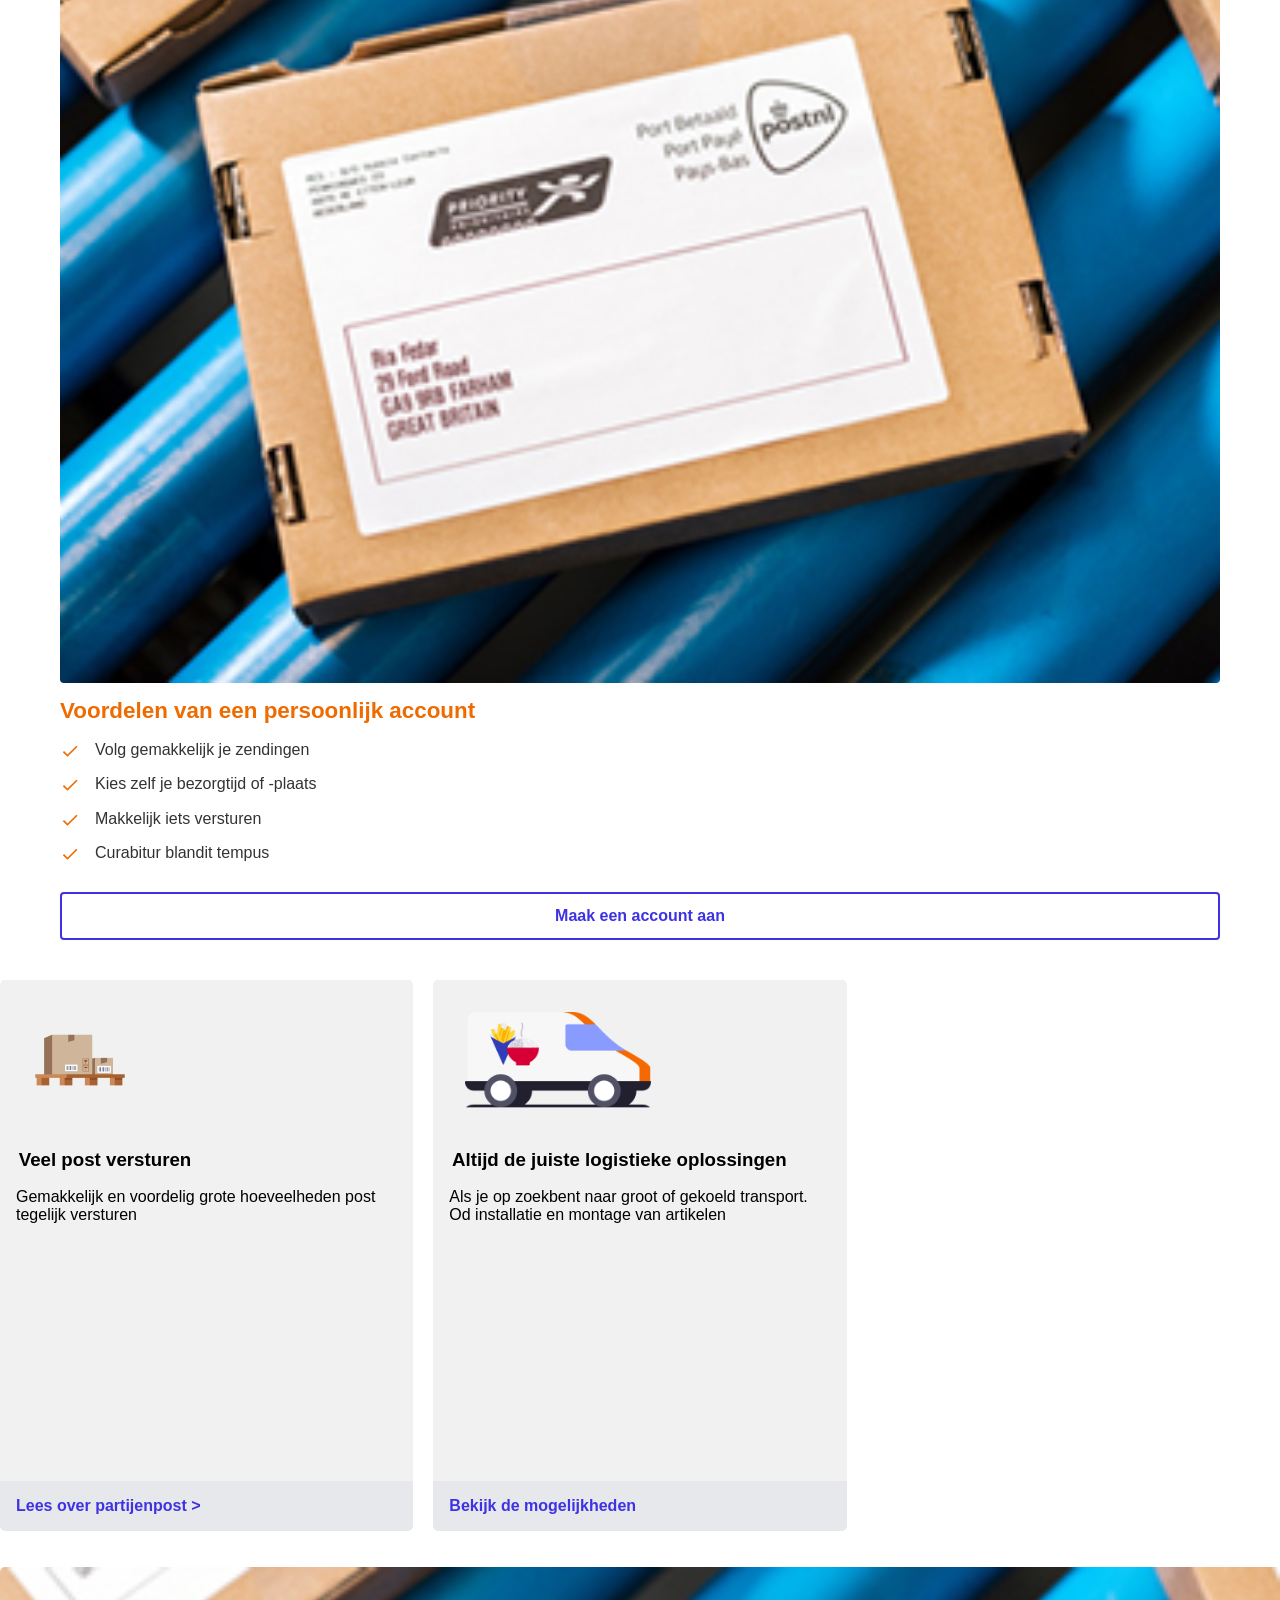
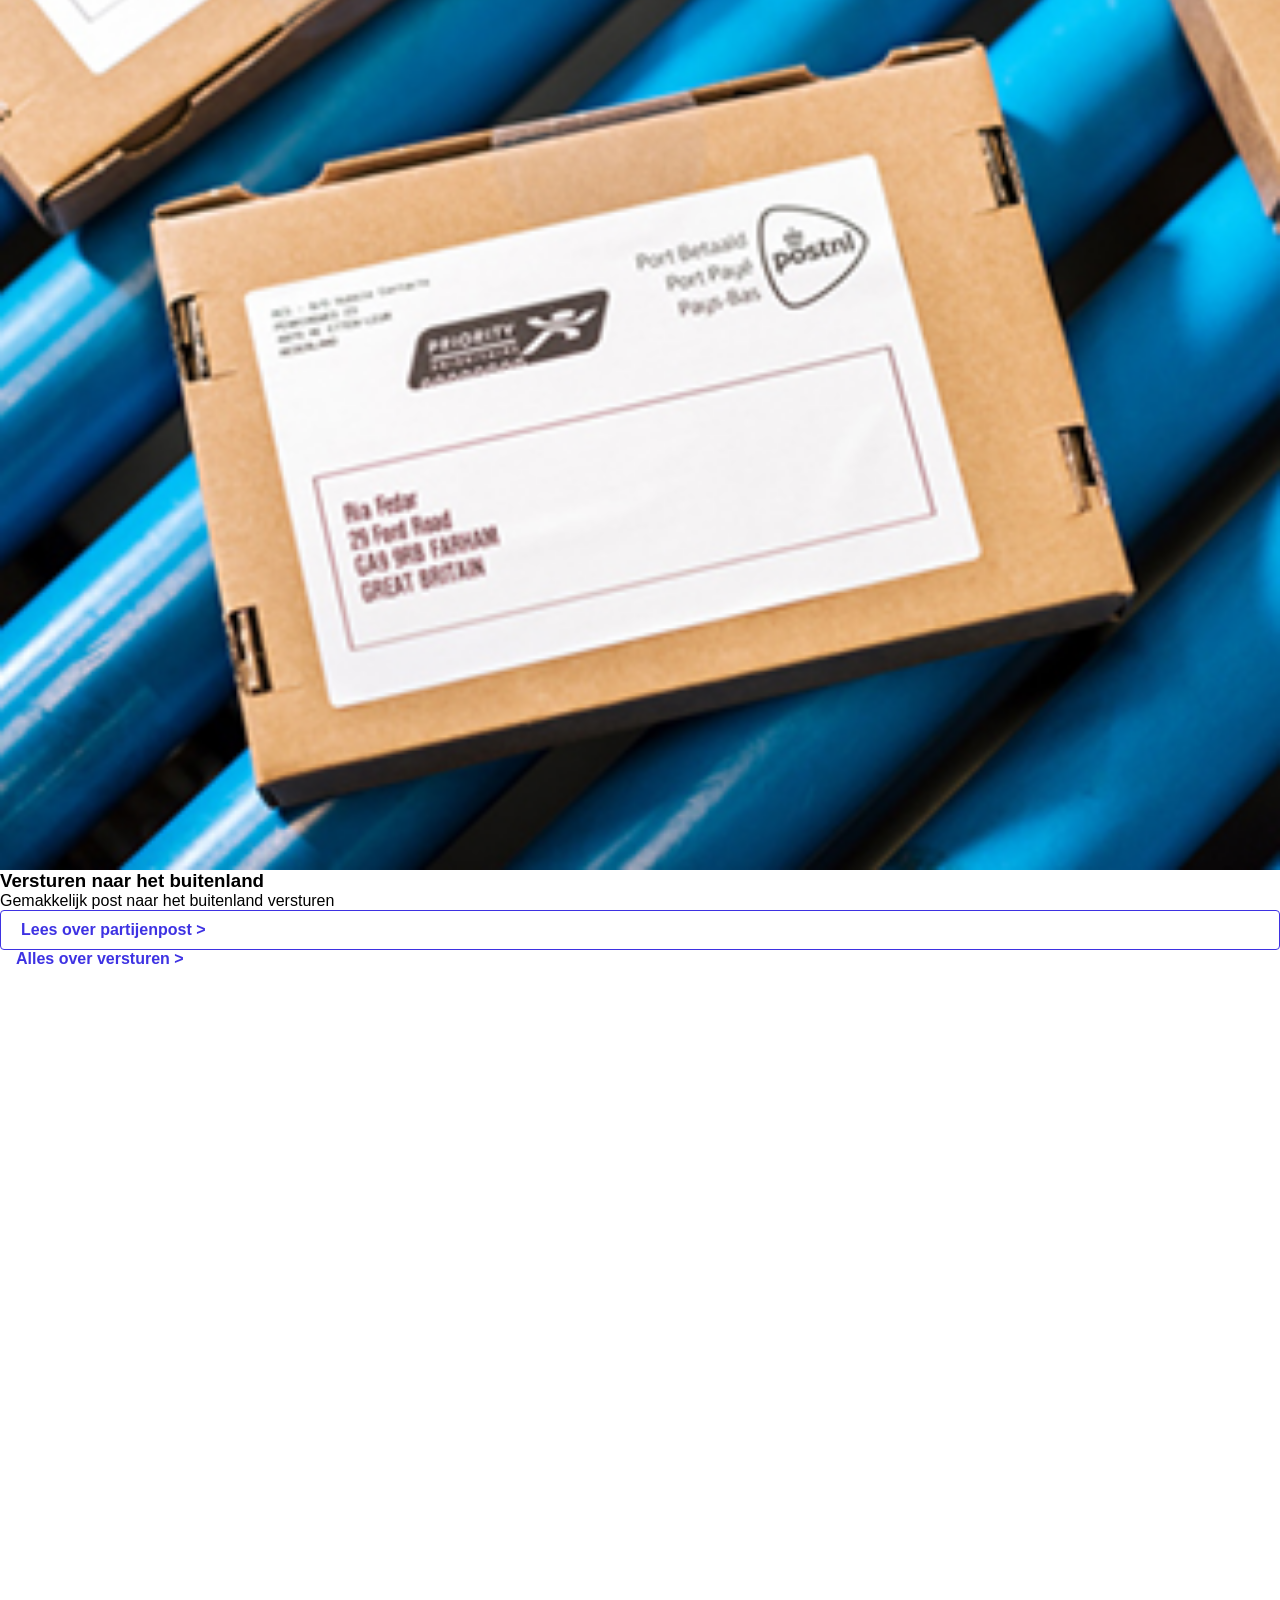
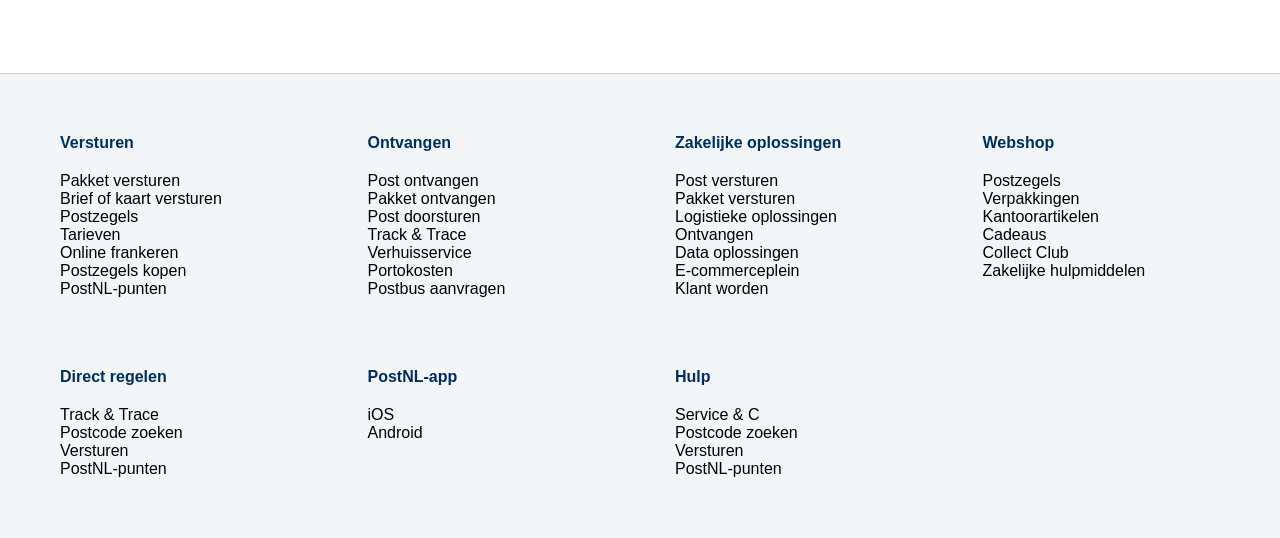
==== commit e08f516e: "Add delivery time SVG and update styles and HTML #2 #12  Added a new illustration (Bezorgtijd.svg) t" ====
--- a/index.html
+++ b/index.html
@@ -57,11 +57,14 @@
     <main>
 
         <section class="hero-section">
-            <h1>Grenzeloos groeien met je webwinkel</h1>
-            <p>Verstuur het voordelig als brievenbuspakje</p>
-            <form><button>Lees meer</button></form>
-            <a href="#todo">Link</a>
-            <img src="/assets/images/Postlijn.svglt=" alt="">
+            <div class="hero-content">
+                <h1>Grenzeloos groeien met je webwinkel</h1>
+                <p>Verstuur het voordelig als brievenbuspakje</p>
+                <form><button>Lees meer</button></form>
+                <a href="#todo" class="hero-link">Link ></a>
+            </div>
+            
+            <img src="/assets/images/Bezorgtijd.svg" alt="Bezorgtijd illustratie" class="hero-illustration">
         </section>
 
         <section class="pakket-nav">
@@ -105,35 +108,35 @@
         </form>
 
         <section class="section1">
-            <img src="/assets/images/Illustration-Package-safeplace.png" alt="">
+            <img src="/assets/images/Illustration-Package-safeplace.png" alt="Decoratieve afbeelding">
             <h3>Voorkeuren bezorging</h3>
             <p>Vaak op pad? Bepaal zelf waar we je pakketten bezorgen:</p>
             <div class="section-footer-link"><a href="Link">Link</a></div>
         </section>
 
         <section class="section2">
-            <img src="/assets/images/Illustration.png" alt="">
+            <img src="/assets/images/Illustration.png" alt="Decoratieve afbeelding">
             <h3>Track & Trace wereldwijd</h3>
             <p>Track & Trace ook op de kleinste pakjes naar het buitenland, naar wel 75 landen.</p>
             <div class="section-footer-link"><a href="Link">Link</a></div>
         </section>
 
         <section class="section3">
-            <img src="/assets/images/Group 2.png" alt="">
+            <img src="/assets/images/Group 2.png" alt="Decoratieve afbeelding">
             <h3>Nu 1 postzegel nodig?</h3>
             <p>Verstuur je brief of kaart met een postzegelcode!</p>
             <div class="section-footer-link"><a href="Link">Link</a></div>
         </section>  
 
         <section class="section4">
-            <img src="/assets/images/contentpic.png" alt="">
+            <img src="/assets/images/contentpic.png" alt="Content afbeelding">
             <h3>Met de PostNL-app heb je alles in de hand</h3>  
             <p>Regel al je PostNL-zaken zoals jij dat wil. Maak en vestuur een fotokaart, koop een postzegelcode of bekijk welke post en pakketten er naar je onderweg zijn. Miljoenen tevreden gebruikers gingen je voor. Ben jij de volgende? Download 'm nu!</p>
             <button>Fotokaart versturen</button>
         </section>
 
         <section class="section5">
-            <img src="/assets/images/postnldoos.jpg" alt="">
+            <img src="/assets/images/postnldoos.jpg" alt="Content afbeelding">
             <h3>Voordelen van een persoonlijk account</h3>
             <ul>
                 <li>Volg gemakkelijk je zendingen</li>
@@ -147,21 +150,21 @@
         </section>
 
         <section class="section6">
-            <img src="/assets/images/euro-pallet.png" alt="">
+            <img src="/assets/images/euro-pallet.png" alt="Content afbeelding">
             <h3>Veel post versturen</h3>  
             <p>Gemakkelijk en voordelig grote hoeveelheden post tegelijk versturen</p>
             <div class="section-footer-link"><a href="">Lees over partijenpost ></a></div>
         </section>
 
         <section class="section7">
-            <img src="/assets/images/postnlvan.png" alt="">
+            <img src="/assets/images/postnlvan.png" alt="Content afbeelding">
             <h3>Altijd de juiste logistieke oplossingen</h3>  
             <p>Als je op zoekbent naar groot of gekoeld transport. Od installatie en montage van artikelen</p>
             <div class="section-footer-link"><a href="#">Bekijk de mogelijkheden </a></div>
         </section>
 
         <section class="section8">
-            <img src="/assets/images/postnldoos.jpg" alt="">
+            <img src="/assets/images/postnldoos.jpg" alt="Content afbeelding">
             <h3>Versturen naar het buitenland</h3> 
             <p>Gemakkelijk post naar het buitenland versturen</p>
             <a href="" class="btn-outline">Lees over partijenpost ></a>
--- a/assets/images/styles/styles.css
+++ b/assets/images/styles/styles.css
@@ -1,7 +1,46 @@
+/* 1. Style Guide / Variabelen */
+:root {
+    --postnl-blue: #3E32E3;
+    --postnl-orange: #ED6B00;
+    --postnl-dark-blue: #002E5D;
+    --postnl-light-gray: #F3F6F8;
+    --postnl-border-gray: #D1D1D1;
+    --postnl-white: #ffffff;
+    
+    --border-radius: 4px;
+    --card-radius: 5px;
+}
+
+/* 2. Algemene stijlen (Reset & Global) */
+* {
+    box-sizing: border-box;
+    margin: 0;
+    padding: 0;
+}
+
+/* focusrand */
+a:focus, button:focus, input:focus {
+    outline: 3px solid #ED6B00; /* PostNL Oranje */
+    outline-offset: 2px;
+}
+
+
+body {
+    font-family: 'Segoe UI', sans-serif;
+    background-color: var(--postnl-white);
+}
+
+
+
+a:focus, button:focus, input:focus {
+    outline: 3px solid #ED6B00; /* PostNL Oranje */
+    outline-offset: 2px;
+}
 main {
     display: grid;
-    grid-template-columns: 1fr; /* Eén kolom die de volle breedte pakt */
-    gap: 20px; /* Automatische ruimte tussen je secties */
+    grid-template-columns: 1fr;
+    gap: 20px; 
+    width: 100%;
 }
 
 /* Elke section is een griditem */
@@ -9,6 +48,9 @@
 .pakket-nav, 
 .search-form {
     width: 100%;
+    max-width: 1200px;
+    margin: 0 auto;
+    padding: 0 20px;
 }
 
 /* top-bar aanpassing */
@@ -82,7 +124,7 @@
 }
 
 header nav{
-    display: none; /* Veranderd van display:flex naar none voor JS interactie op mobiel */
+    display: none; /* Veranderd van displayflex naar none voor JS interactie op mobiel */
     position: absolute;
     top: 100%; /* Begint direct waar de header stopt */
     left: 0;
@@ -228,59 +270,81 @@
 
 
 /* Hero section */
+/* Hero section Basis (Mobiel) */
 .hero-section {
     display: flex;
     flex-direction: column;
-    align-items: flex-start; /*vanuit links alignen*/
-    padding: 40px 20px;
-    background-color: white;
-    overflow: hidden; /*background images zorgen niet voor scrollbar*/
-    max-width: 100%;
-}
-
-/* kan weg ivm globale styleguide */
+    align-items: flex-start;
+    padding: 40px 20px 180px 20px; /* Extra padding onderaan voor de lijn op mobiel */
+    background-color: var(--postnl-white);
+    
+    /* De achtergrond afbeelding instellen */
+    background-image: url('/assets/images/Postlijn.svg');
+    background-repeat: no-repeat;
+    background-position: bottom center; /* Lijn onder de tekst op mobiel */
+    background-size: 120%; /* Iets groter zodat hij de breedte vult */
+    
+    position: relative;
+    overflow: hidden;
+}
+
 .hero-section h1 {
     font-size: 2.2rem;
-    max-width: 12ch;
-    color: #002e5d;
+    max-width: 15ch;
+    color: var(--postnl-dark-blue);
     line-height: 1.1;
     margin-bottom: 15px;
     font-weight: 800;
 }
 
+.hero-section p {
+    font-size: 1.1rem;
+    color: var(--postnl-dark-blue);
+    margin-bottom: 25px;
+    max-width: 30ch;
+}
+
 .hero-section button {
-    background-color: #3E32E3; /* Corrected to PostNL blue */
-    color: white;
+    background-color: var(--postnl-blue);
+    color: var(--postnl-white);
     border: none;
-    padding: 12px 30px;
-    border-radius: 4px;
-    font-weight: 600;
-    font-size: 1rem;
+    padding: 12px 32px;
+    border-radius: var(--border-radius);
+    font-weight: 700;
     cursor: pointer;
-    margin-bottom: 20px;
-}
-
-/* hero section responsive*/
+    margin-bottom: 15px;
+}
+
+/* Desktop aanpassingen (1024px+) */
 @media (min-width: 1024px) {
     .hero-section {
-        display: grid;
-        grid-template-columns: 1fr 1fr;
-        grid-template-rows: auto auto auto;
-        align-items: center;
-        padding: 5em 4em;
-    }
-
-    .hero-section img {
-        grid-column: 2;
-        grid-row: 1 / span 3;
-        width: 100%;
-        height: auto;
-    }
-
-    .hero-section h1 { grid-column: 1; grid-row: 1; }
-    .hero-section p { grid-column: 1; grid-row: 2; }
-    .hero-section form { grid-column: 1; grid-row: 3; }
-    .hero-section a { display: none; }
+       
+        display: flex;
+        flex-direction: column;
+        justify-content: center;
+        align-items: flex-start;
+
+        min-height:770px; /* Zorgt voor genoeg hoogte voor de lijn */
+     
+        
+        /* De achtergrondafbeelding perfect positioneren */
+        background-image: url('/assets/images/Postlijn.svg');
+        background-repeat: no-repeat;
+        background-position: right center; /* Lijn strak naar rechts */
+        background-size: contain; /* Zorgt dat de lijn niet wordt afgesneden */
+    }
+
+    .hero-section h1 {
+        font-size: 4rem; /* Grote kop zoals in het voorbeeld */
+        max-width: 12ch; /* Breekt de tekst op het juiste punt */
+        text-align: left;
+    }
+
+    .hero-section p {
+        font-size: 1.25rem;
+        max-width: 40ch;
+        text-align: left;
+    }
 }
 
 /* Pakket Navigatietabs*/
@@ -465,7 +529,7 @@
 @media (min-width: 768px) {
     main {
         grid-template-columns: 1fr 1fr 1fr;
-        padding: 2em 4em;
+        /* padding: 2em 4em; */
     }
 
     .hero-section, .pakket-nav, .search-form, .section4, .section5, .section8 {
@@ -479,10 +543,15 @@
 
 .section5 {
     background-color: white;
-    display: grid;
+    display: flex;
+    flex-direction: column;
     gap: 15px;
     padding: 20px;
-    border: 1px solid #eee;
+   
+    
+    max-width: 1200px; /* Dezelfde breedte als je header/hero voor eenheid */
+    margin: 0 auto;    /* Dit houdt de sectie in het midden */
+    width: 100%;
 }
 
 .section5 h3 { color: #ED6B00; font-size: 1.4rem; margin: 0; }
@@ -506,6 +575,14 @@
     background-image: url("data:image/svg+xml,%3Csvg xmlns='http://www.w3.org/2000/svg' viewBox='0 0 24 24' fill='%23ED6B00'%3E%3Cpath d='M9 16.17L4.83 12l-1.42 1.41L9 19 21 7l-1.41-1.41z'/%3E%3C/svg%3E");
 }
 
+.section5 img {
+    width:100%;
+    height: auto;
+    border-radius: 4px;
+}
+
+
+
 .btn-account {
     display: flex;
     justify-content: center;
@@ -560,8 +637,11 @@
 
 /* accordion footer voor mobile */
 .site-footer {
-    background-color: #F3F6F8;
+    background-color: var(--postnl-light-gray);
     border-top: 1px solid #D1D1D1;
+    position: relative;
+
+
 }
 
 .footer-group h4 {
@@ -571,7 +651,8 @@
     padding: 20px;
     margin: 0;
     font-size: 16px;
-    color: #002E5D;
+    color: var(--postnl-dark-blue);
+    font-family: var(--font-main);
     cursor: pointer;
 }
 
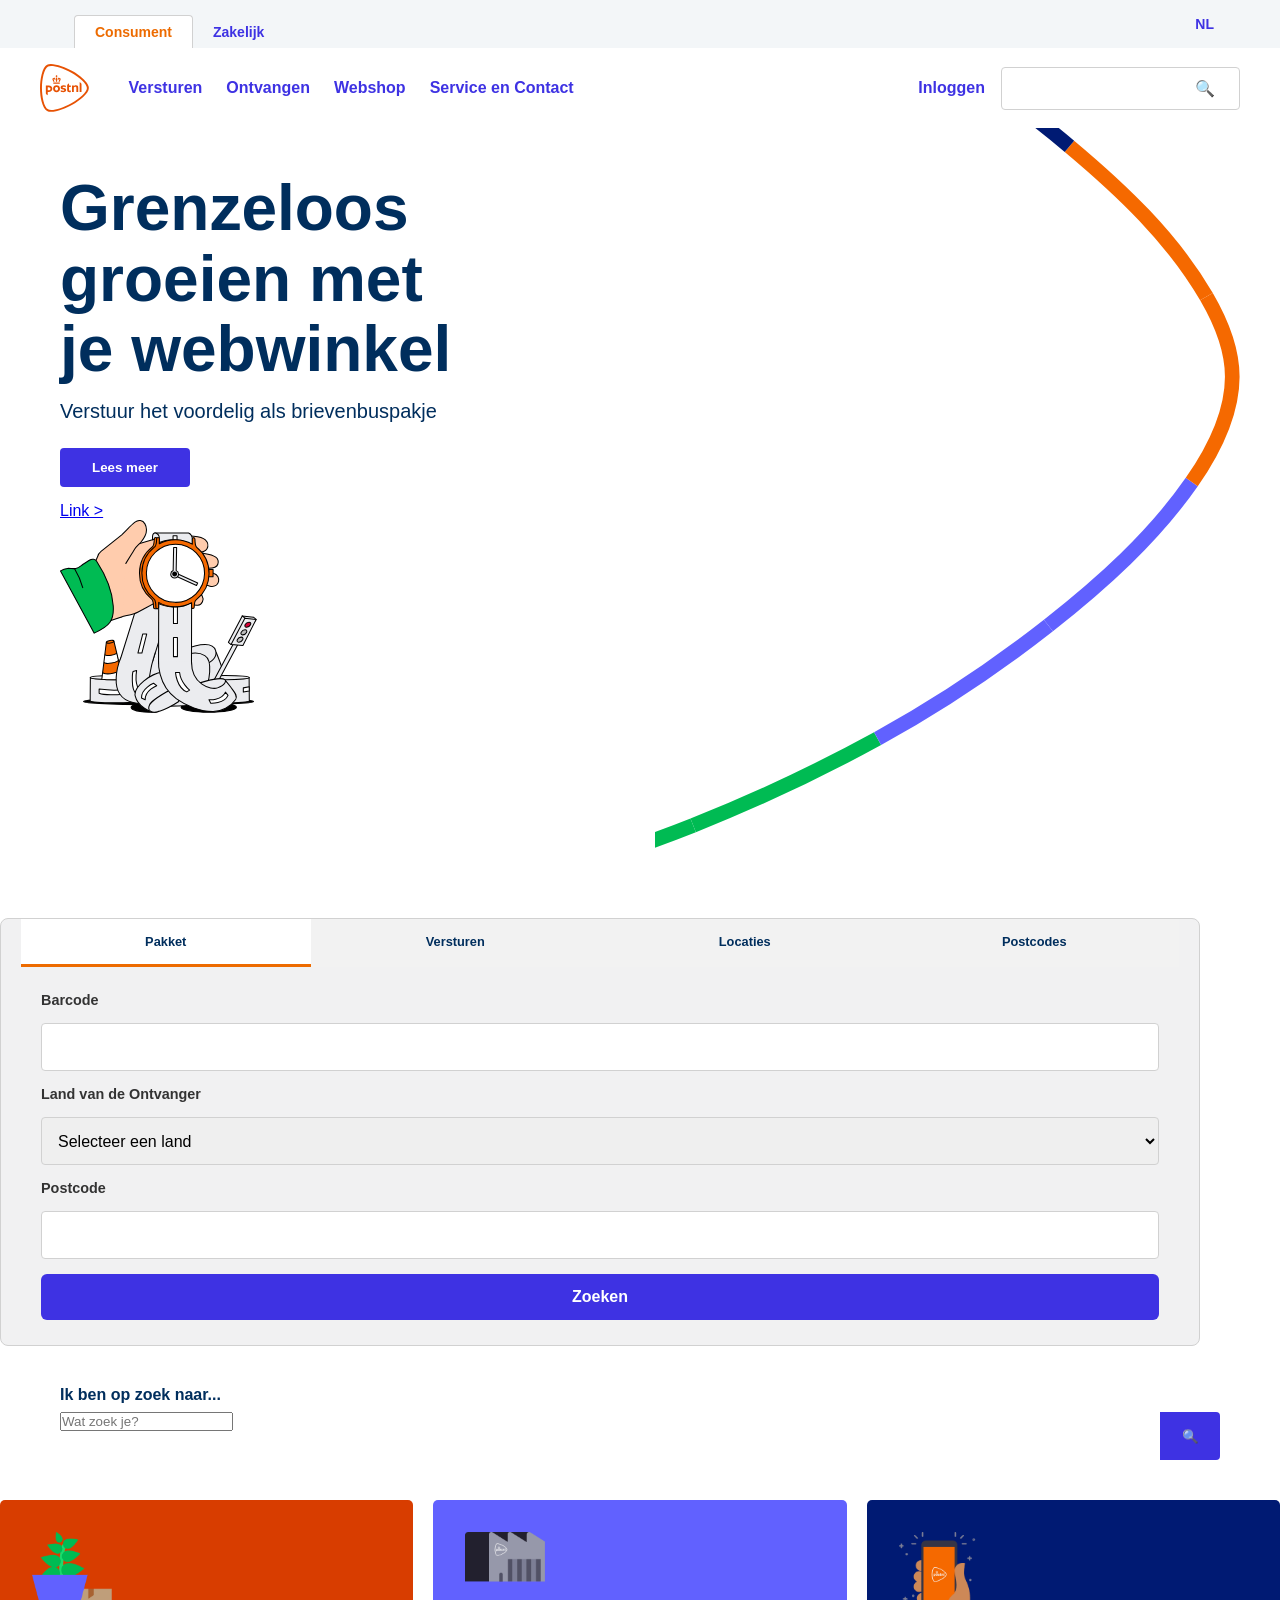
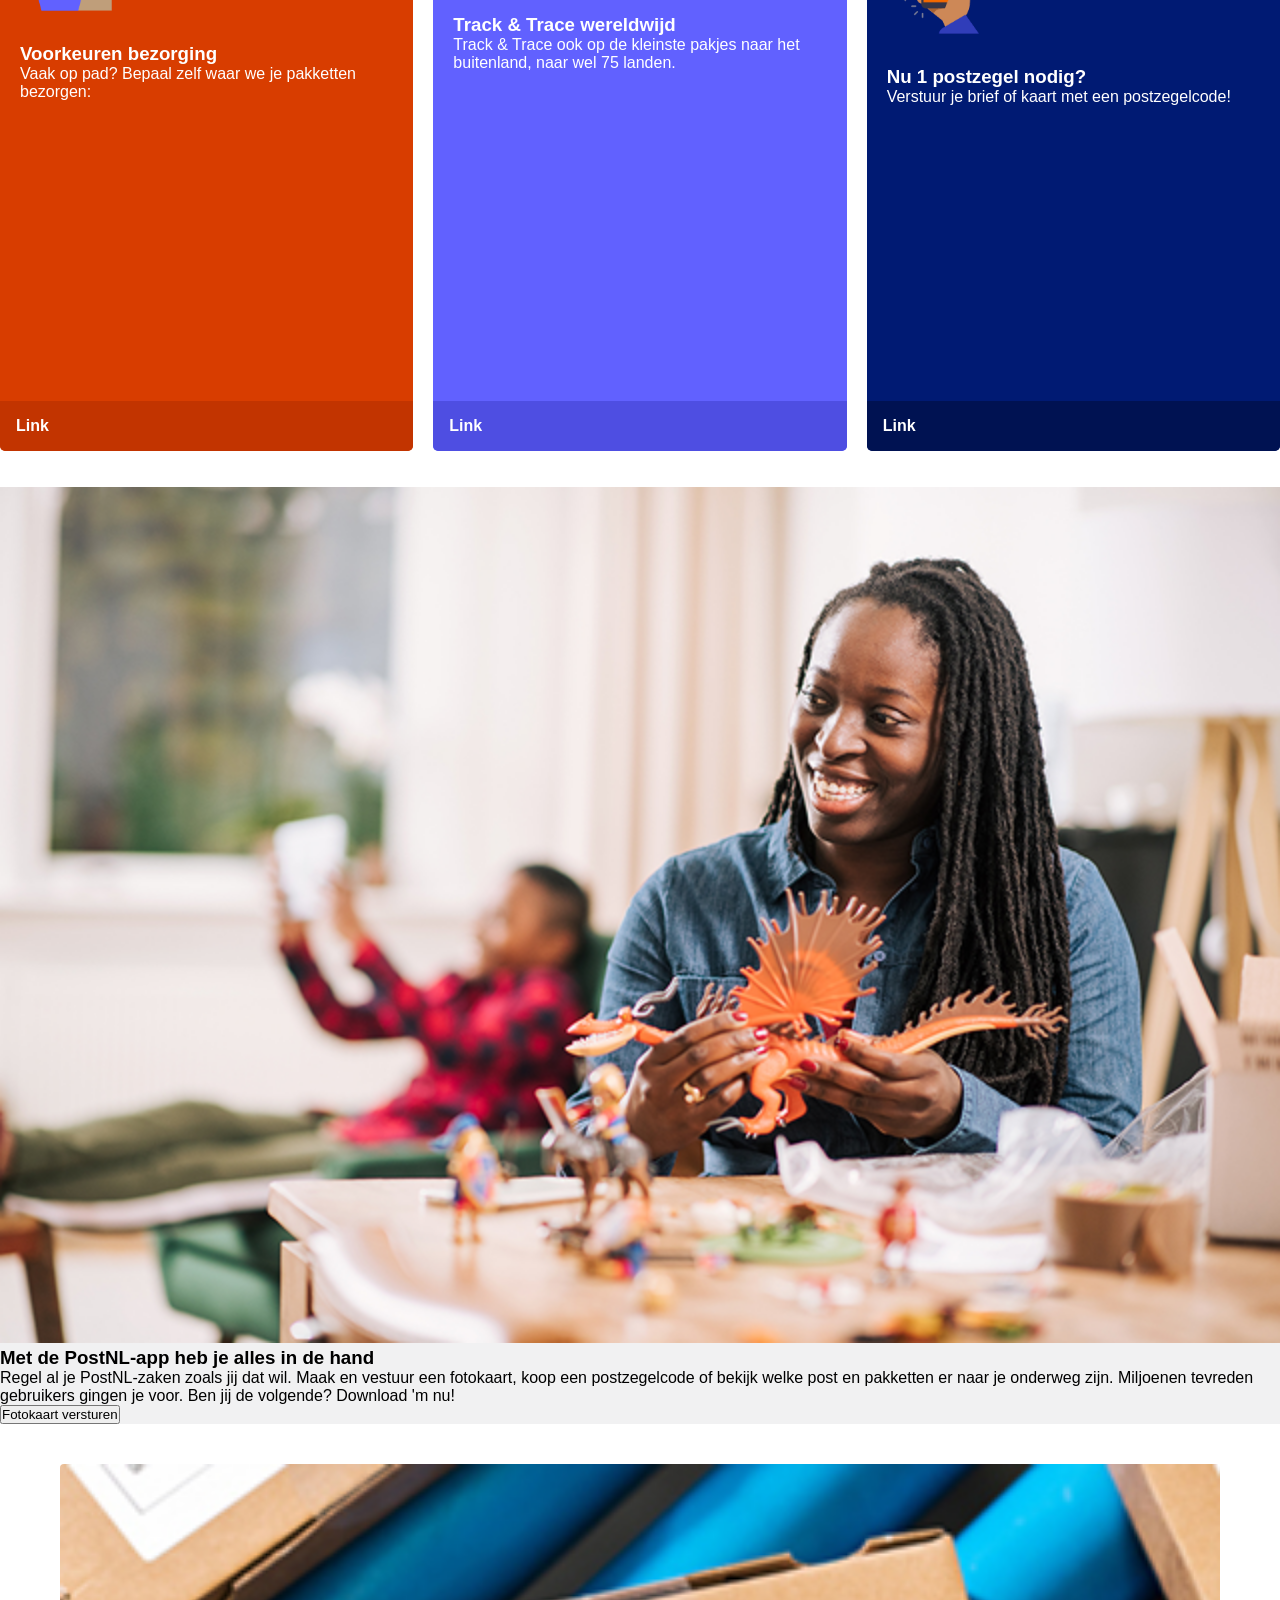
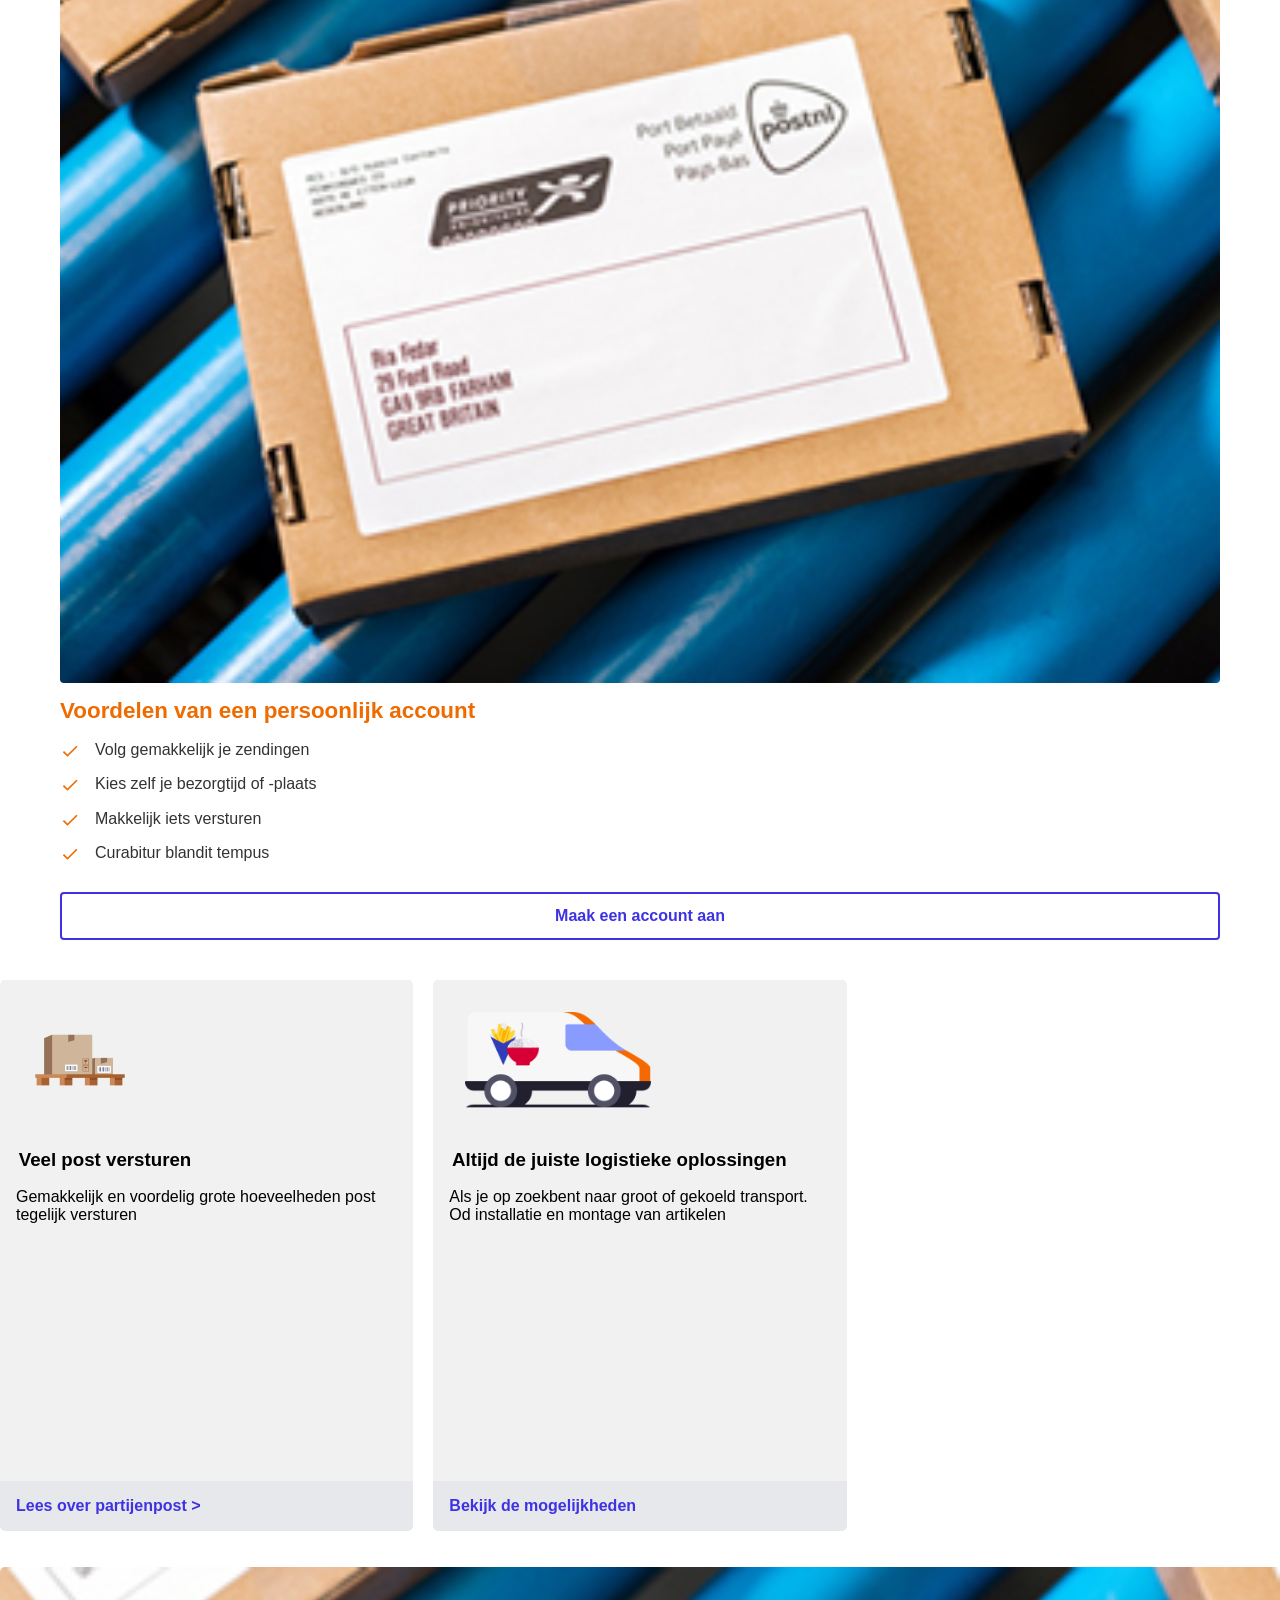
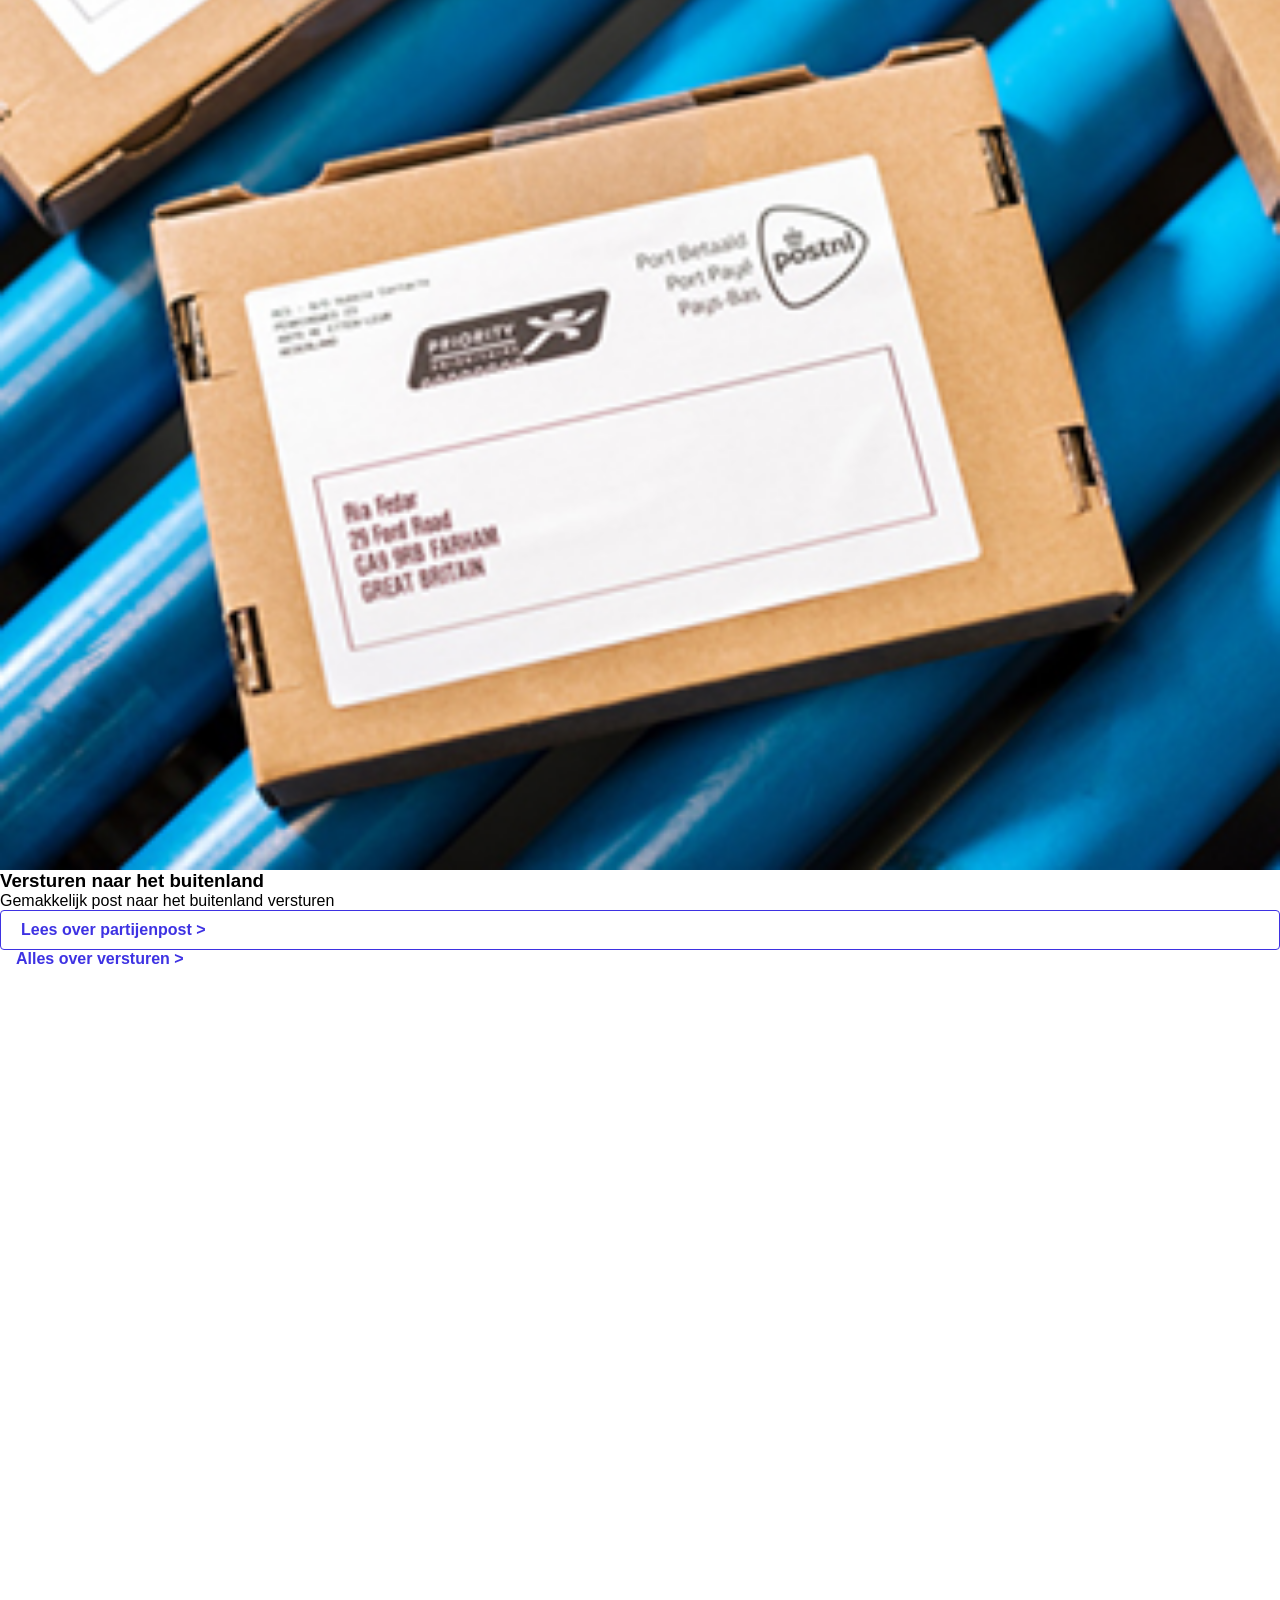
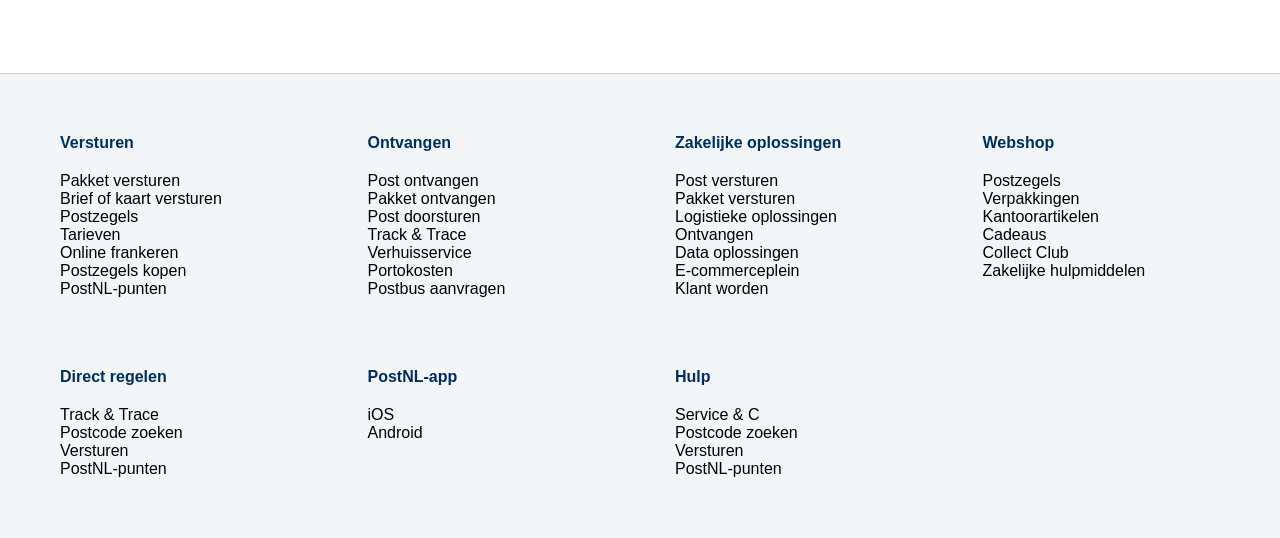
==== commit a91997a6: "Deleted / in img for relative pad #12 small fix for the final webpage / has been deleted in all img " ====
--- a/index.html
+++ b/index.html
@@ -30,7 +30,7 @@
 
 
     <header>
-        <img src="/assets/icons/Vector.svg" alt="PostNL">
+        <img src="assets/icons/Vector.svg" alt="PostNL">
         <!-- hamburger menu -->
         <button class="hamburger" id="hamburgerMenu">
             <!-- span voor strepen -->
@@ -64,7 +64,7 @@
                 <a href="#todo" class="hero-link">Link ></a>
             </div>
             
-            <img src="/assets/images/Bezorgtijd.svg" alt="Bezorgtijd illustratie" class="hero-illustration">
+            <img src="assets/images/Bezorgtijd.svg" alt="Bezorgtijd illustratie" class="hero-illustration">
         </section>
 
         <section class="pakket-nav">
@@ -100,43 +100,43 @@
         </section>
 
         <form class="search-form">
-            <label class="form-label" for="Search">Ik ben op zoek naar...</label>
+            <label class="form-label" for="Glob-search">Ik ben op zoek naar...</label>
             <div class="input-wrapper">
-                <input class="form-input" type="text" placeholder="Wat zoek je?" />
+                <input class="Glob-search" type="text" placeholder="Wat zoek je?" />
             </div>
             <button class="form-button" type="submit">🔍</button>
         </form>
 
         <section class="section1">
-            <img src="/assets/images/Illustration-Package-safeplace.png" alt="Decoratieve afbeelding">
+            <img src="assets/images/Illustration-Package-safeplace.png" alt="Decoratieve afbeelding">
             <h3>Voorkeuren bezorging</h3>
             <p>Vaak op pad? Bepaal zelf waar we je pakketten bezorgen:</p>
             <div class="section-footer-link"><a href="Link">Link</a></div>
         </section>
 
         <section class="section2">
-            <img src="/assets/images/Illustration.png" alt="Decoratieve afbeelding">
+            <img src="assets/images/Illustration.png" alt="Decoratieve afbeelding">
             <h3>Track & Trace wereldwijd</h3>
             <p>Track & Trace ook op de kleinste pakjes naar het buitenland, naar wel 75 landen.</p>
             <div class="section-footer-link"><a href="Link">Link</a></div>
         </section>
 
         <section class="section3">
-            <img src="/assets/images/Group 2.png" alt="Decoratieve afbeelding">
+            <img src="assets/images/Group 2.png" alt="Decoratieve afbeelding">
             <h3>Nu 1 postzegel nodig?</h3>
             <p>Verstuur je brief of kaart met een postzegelcode!</p>
             <div class="section-footer-link"><a href="Link">Link</a></div>
         </section>  
 
         <section class="section4">
-            <img src="/assets/images/contentpic.png" alt="Content afbeelding">
+            <img src="assets/images/contentpic.png" alt="Content afbeelding">
             <h3>Met de PostNL-app heb je alles in de hand</h3>  
             <p>Regel al je PostNL-zaken zoals jij dat wil. Maak en vestuur een fotokaart, koop een postzegelcode of bekijk welke post en pakketten er naar je onderweg zijn. Miljoenen tevreden gebruikers gingen je voor. Ben jij de volgende? Download 'm nu!</p>
             <button>Fotokaart versturen</button>
         </section>
 
         <section class="section5">
-            <img src="/assets/images/postnldoos.jpg" alt="Content afbeelding">
+            <img src="assets/images/postnldoos.jpg" alt="Content afbeelding">
             <h3>Voordelen van een persoonlijk account</h3>
             <ul>
                 <li>Volg gemakkelijk je zendingen</li>
@@ -150,21 +150,21 @@
         </section>
 
         <section class="section6">
-            <img src="/assets/images/euro-pallet.png" alt="Content afbeelding">
+            <img src="assets/images/euro-pallet.png" alt="Content afbeelding">
             <h3>Veel post versturen</h3>  
             <p>Gemakkelijk en voordelig grote hoeveelheden post tegelijk versturen</p>
             <div class="section-footer-link"><a href="">Lees over partijenpost ></a></div>
         </section>
 
         <section class="section7">
-            <img src="/assets/images/postnlvan.png" alt="Content afbeelding">
+            <img src="assets/images/postnlvan.png" alt="Content afbeelding">
             <h3>Altijd de juiste logistieke oplossingen</h3>  
             <p>Als je op zoekbent naar groot of gekoeld transport. Od installatie en montage van artikelen</p>
             <div class="section-footer-link"><a href="#">Bekijk de mogelijkheden </a></div>
         </section>
 
         <section class="section8">
-            <img src="/assets/images/postnldoos.jpg" alt="Content afbeelding">
+            <img src="assets/images/postnldoos.jpg" alt="Content afbeelding">
             <h3>Versturen naar het buitenland</h3> 
             <p>Gemakkelijk post naar het buitenland versturen</p>
             <a href="" class="btn-outline">Lees over partijenpost ></a>
